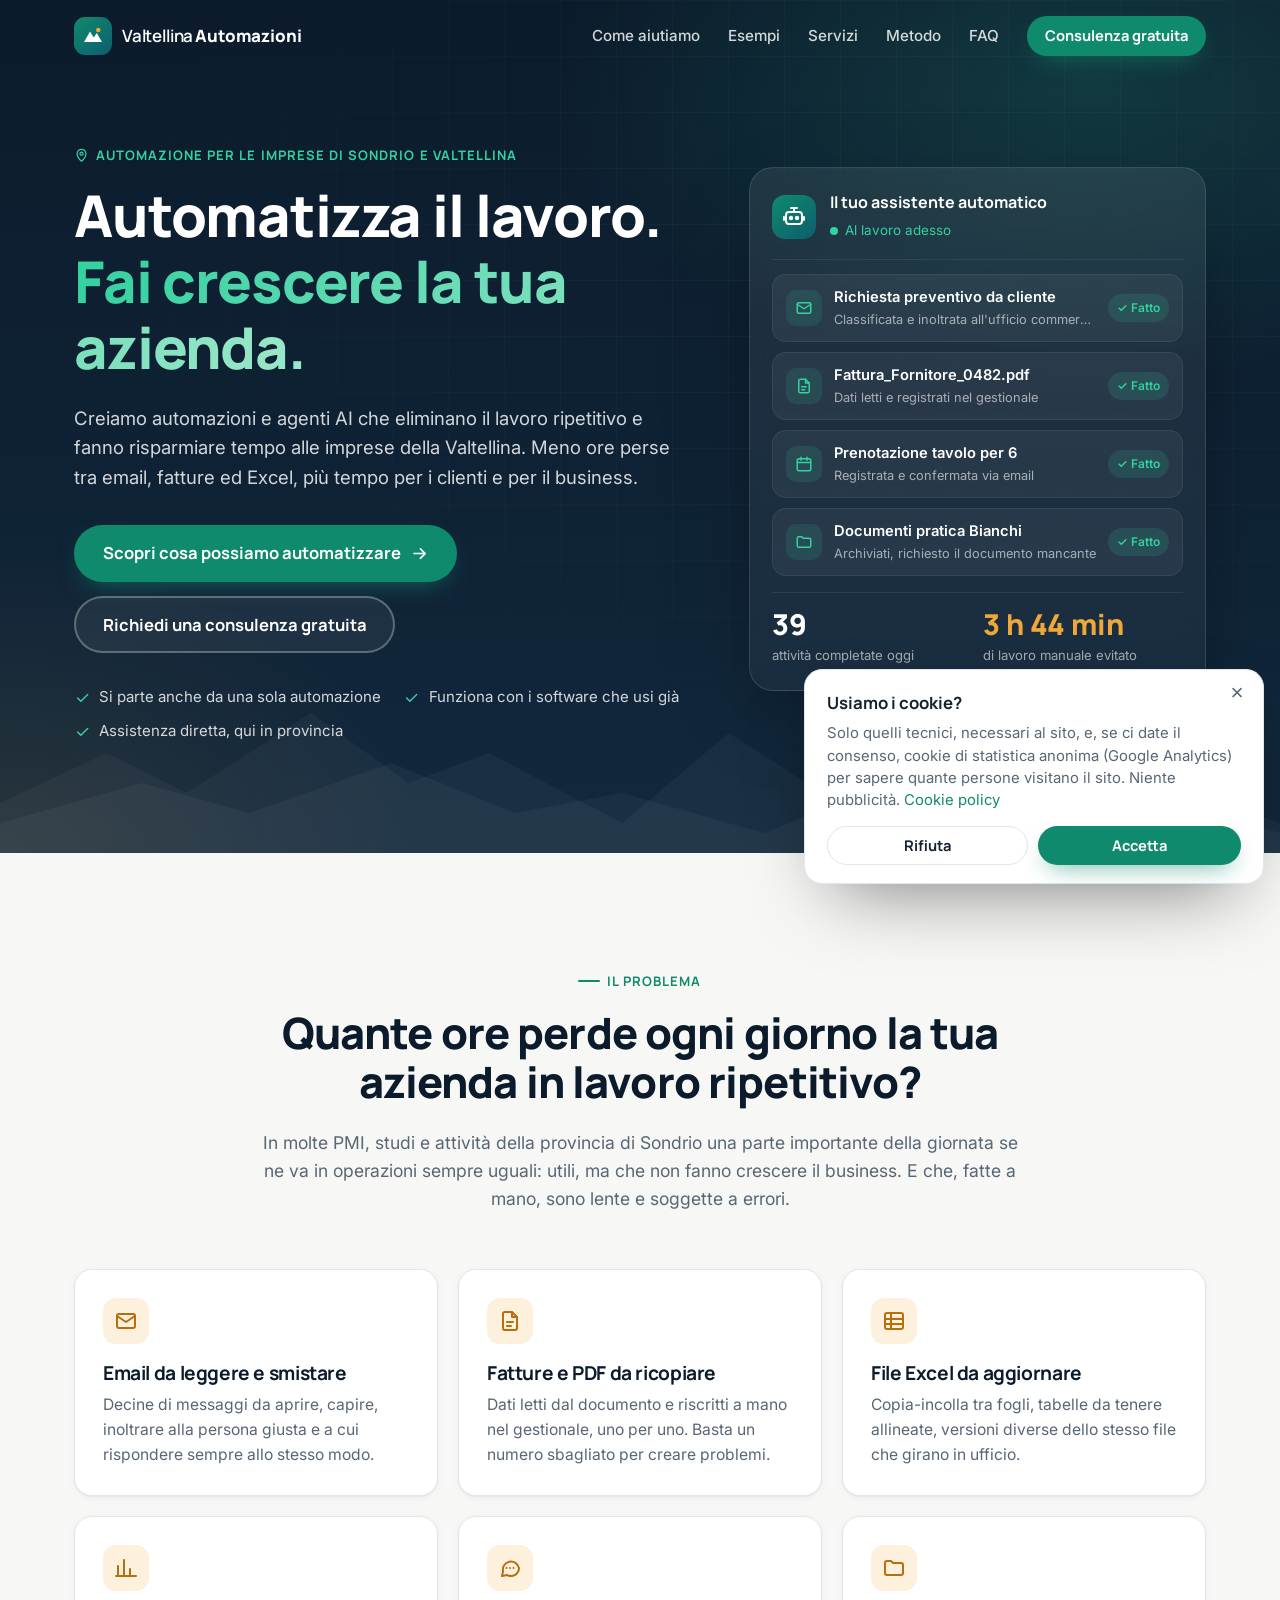
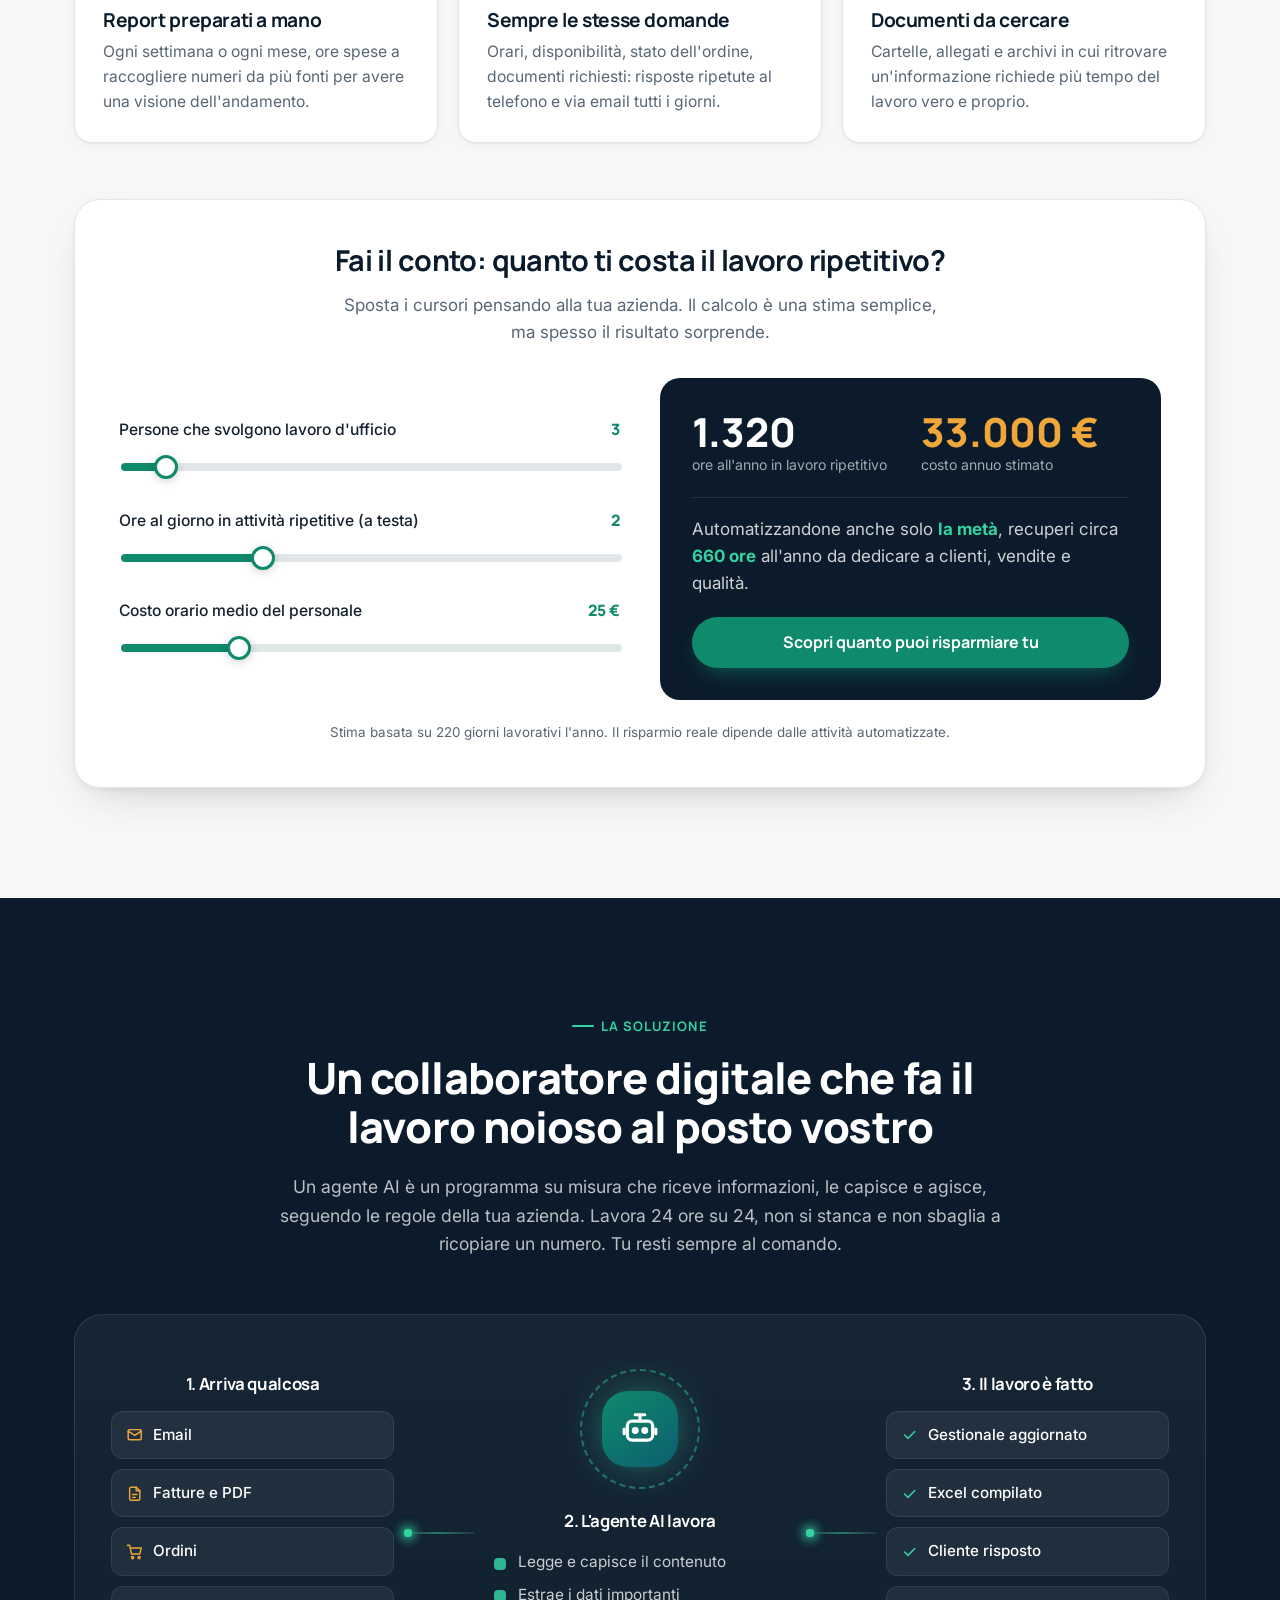
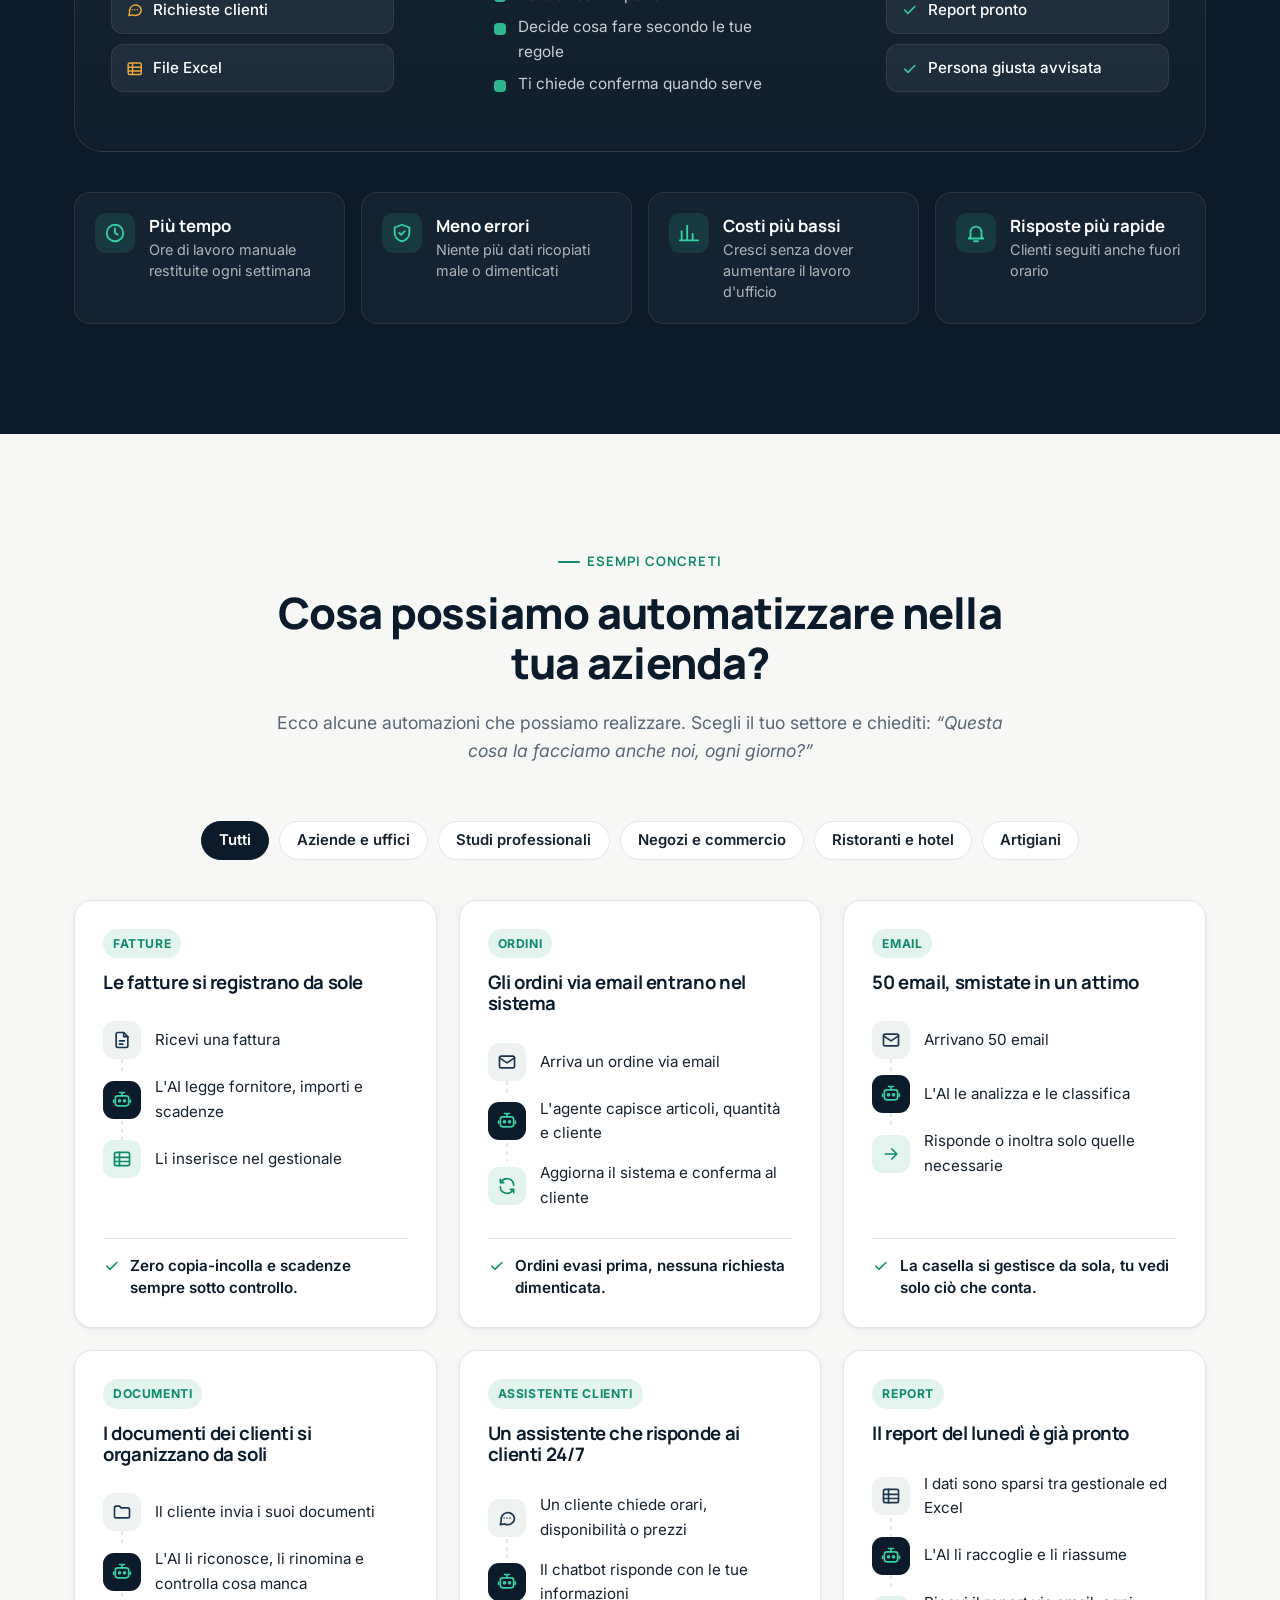
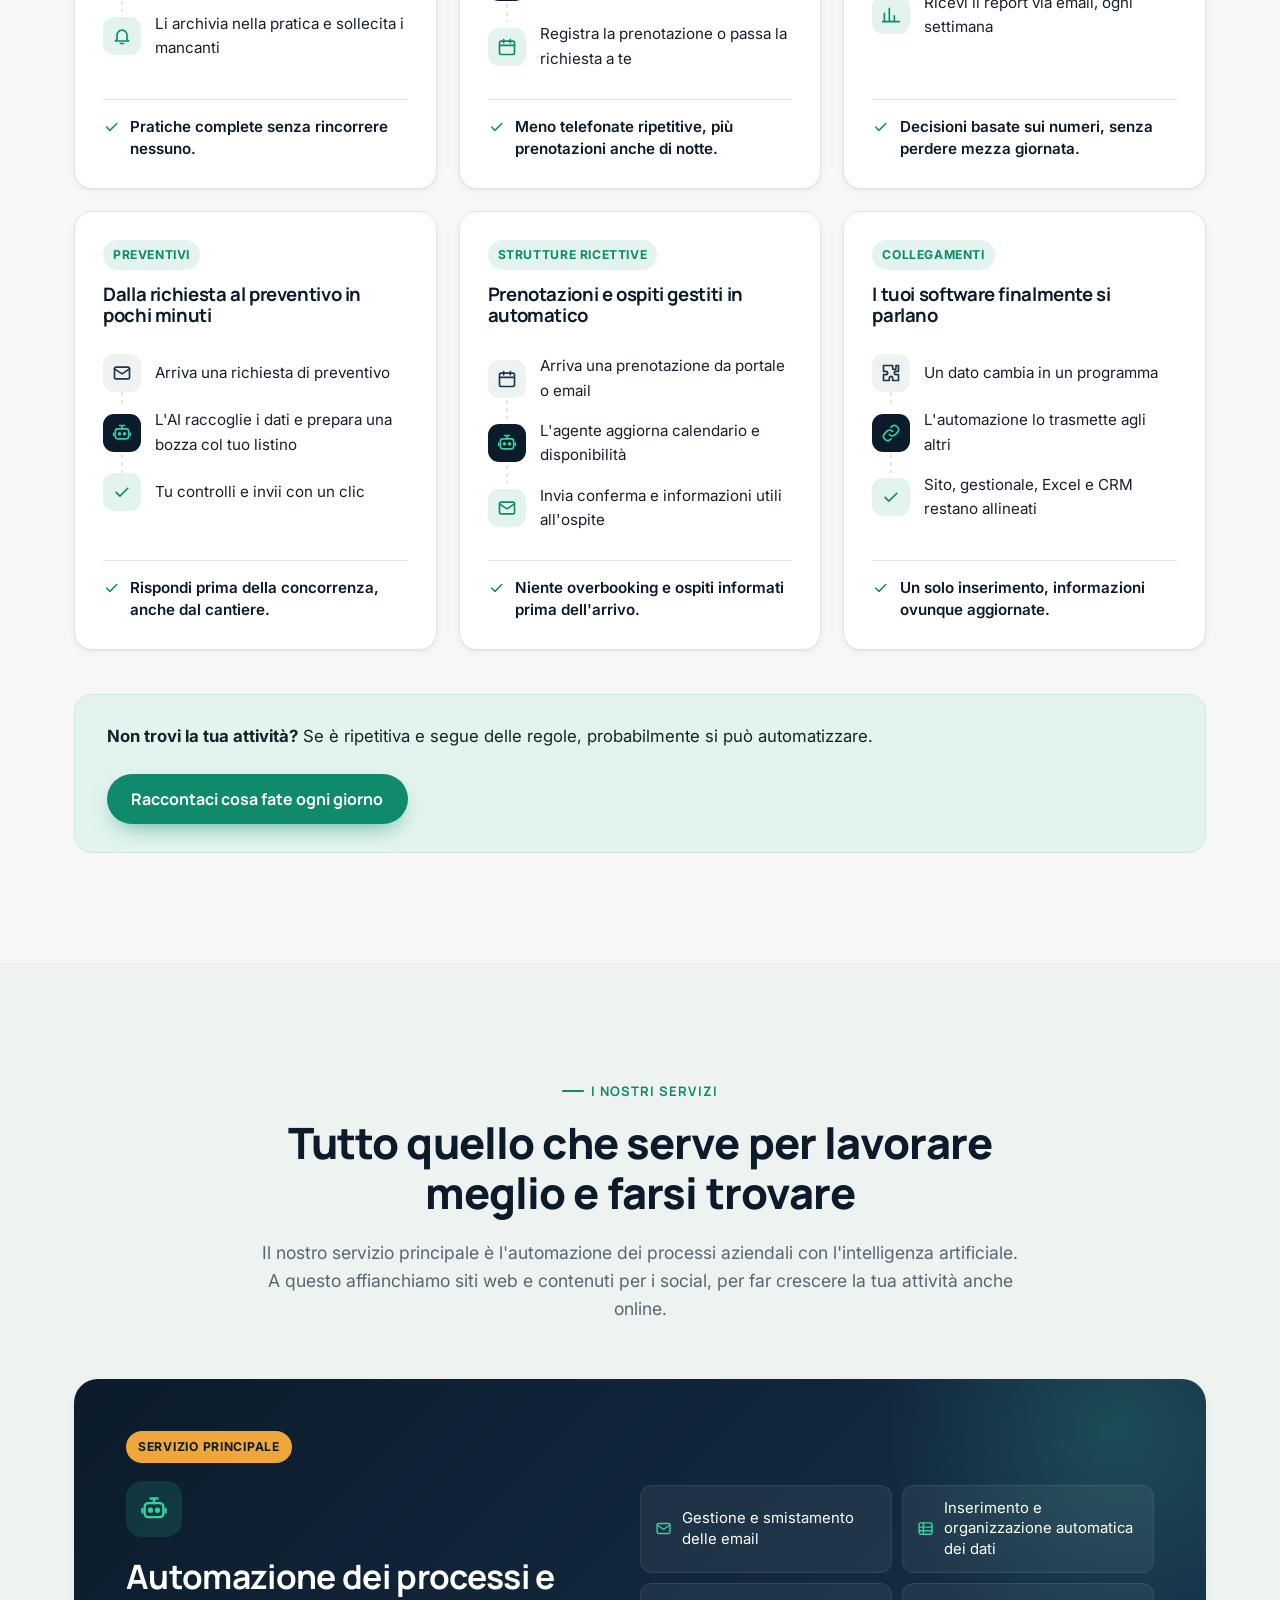
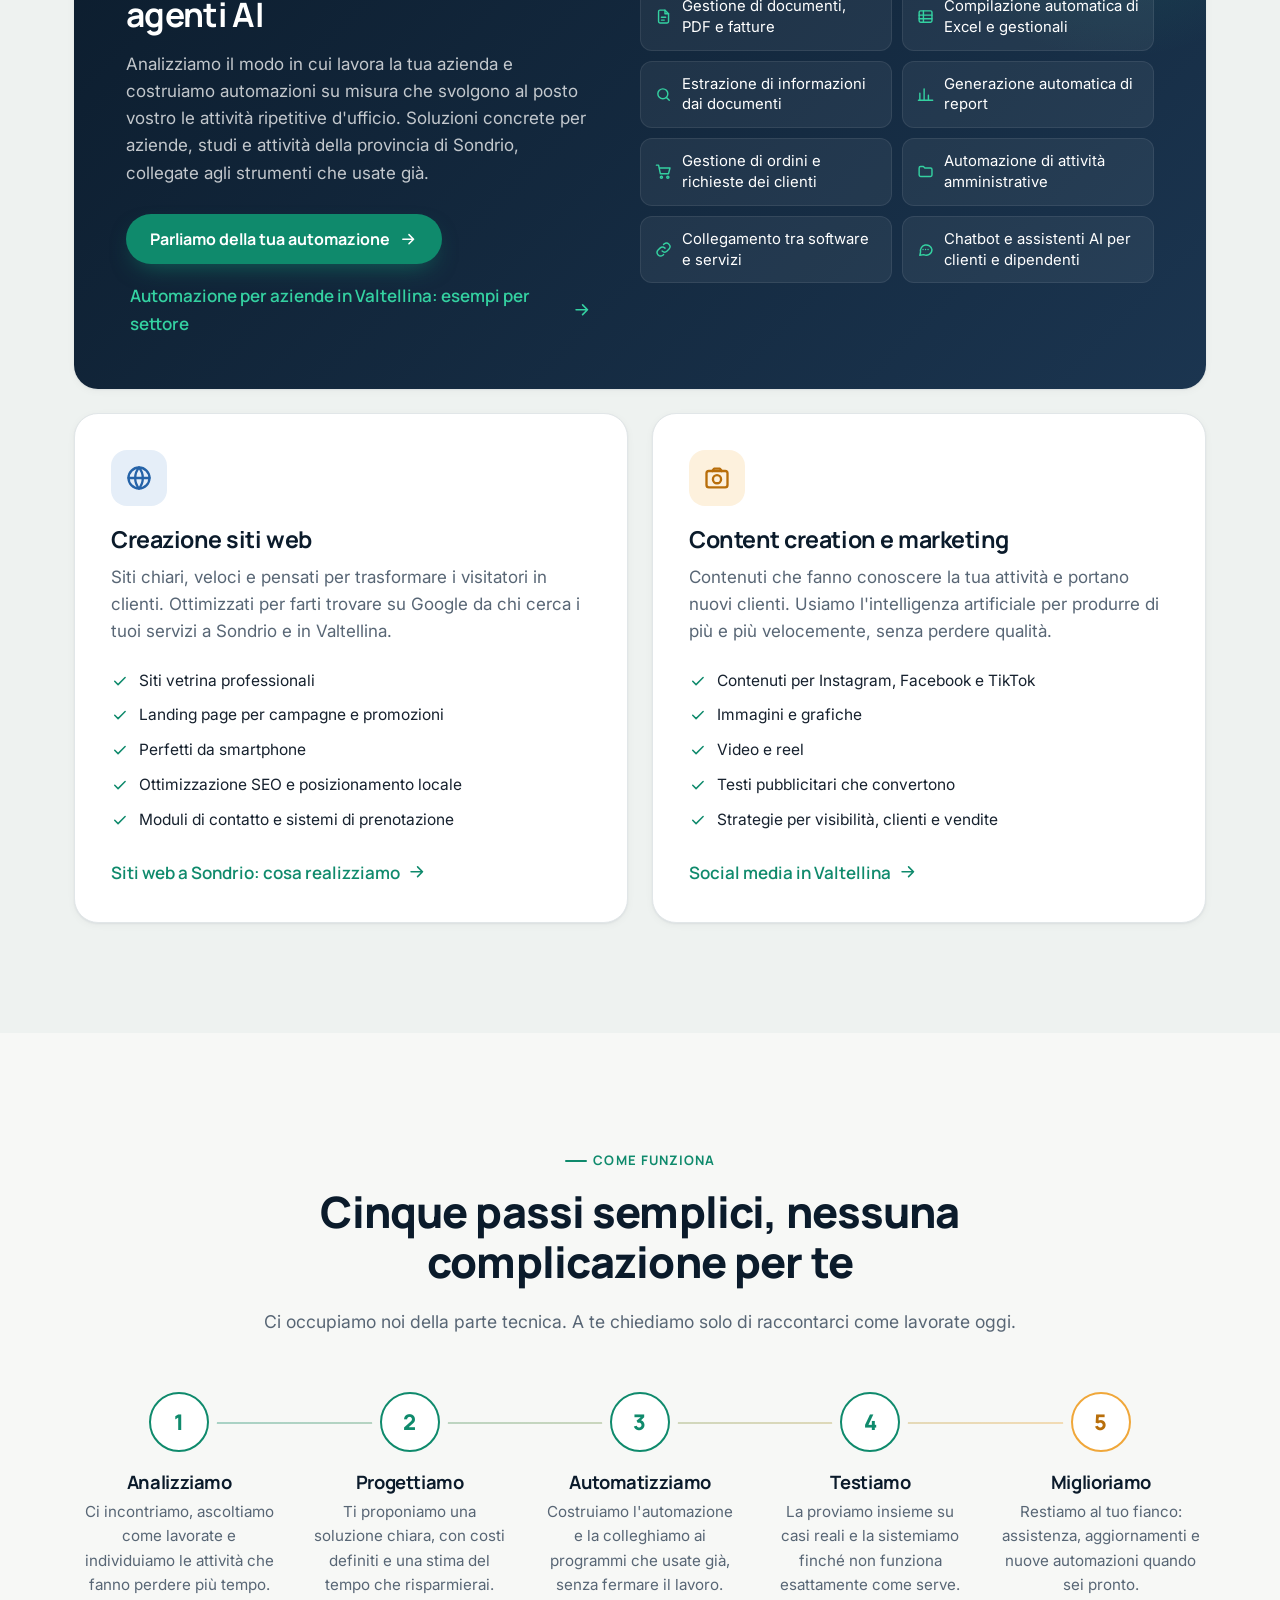
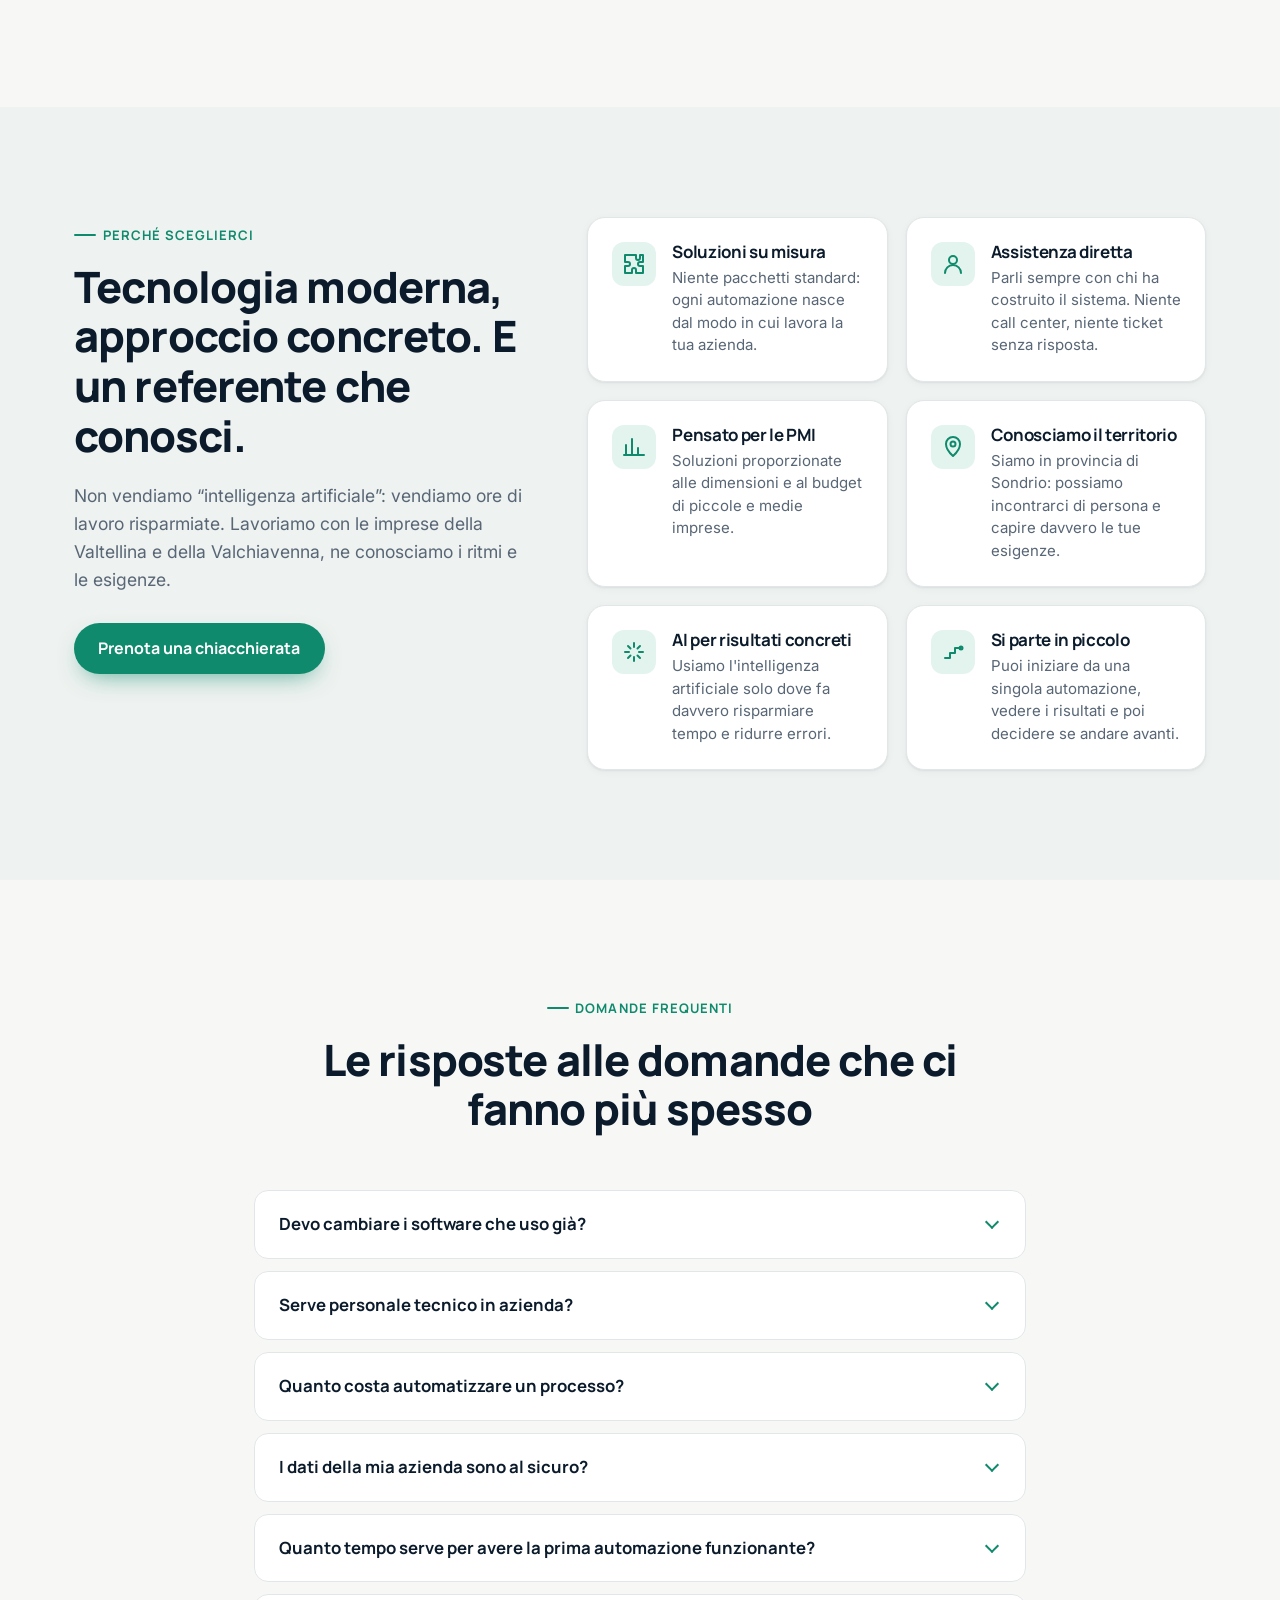
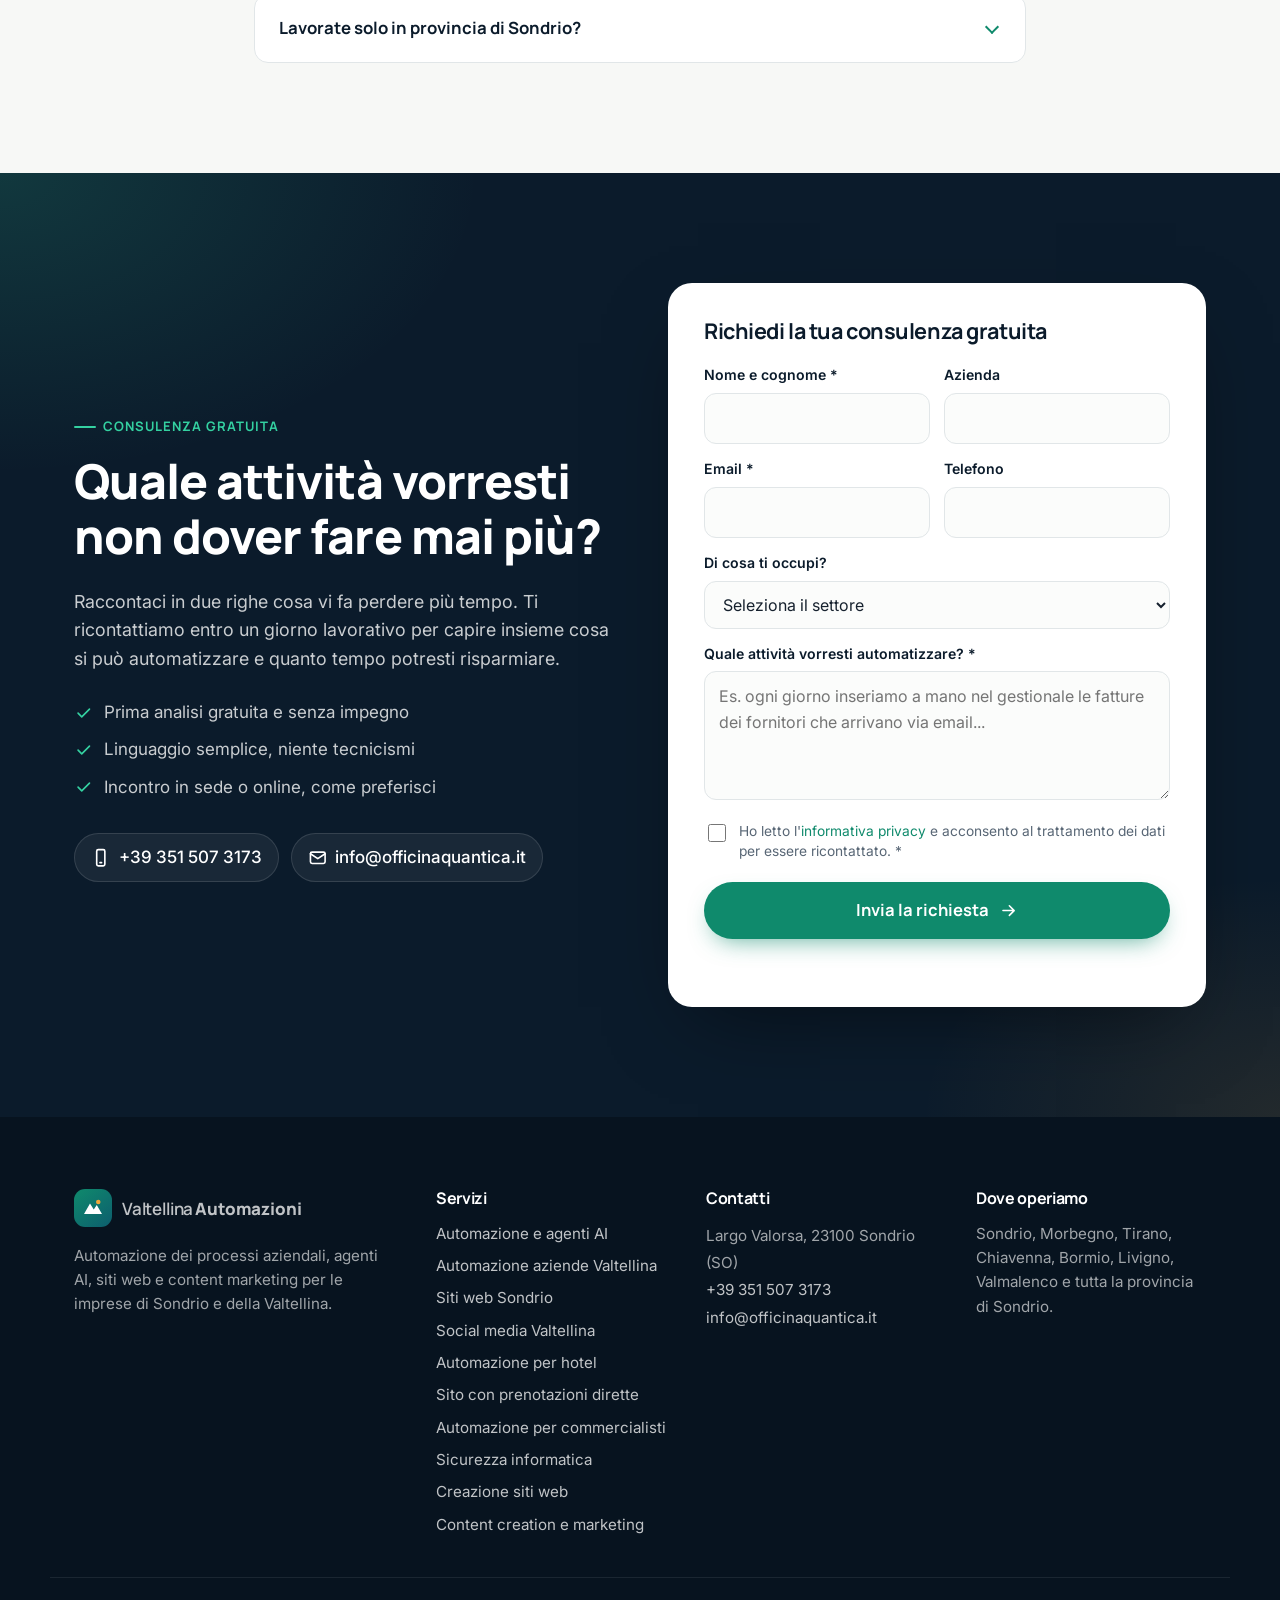
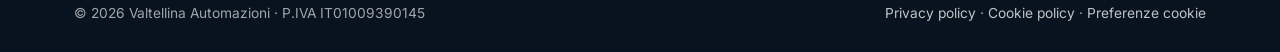
==== index.html @ e2e7e7a7 "Logo come icona del sito (favicon.ico e PNG) per Google e smartphone Co-Authored-By: Claude Opus 5.5" ====
<!DOCTYPE html>
<html lang="it">
<head>
  <meta charset="UTF-8">
  <meta name="viewport" content="width=device-width, initial-scale=1">

  <!-- SEO base -->
  <title>Automazione processi aziendali e agenti AI a Sondrio | Valtellina Automazioni</title>
  <meta name="description" content="Automatizziamo il lavoro ripetitivo delle aziende di Sondrio e della Valtellina: email, fatture, documenti, Excel e gestionali. Agenti AI su misura per PMI, studi e attività locali. Consulenza gratuita.">
  <link rel="canonical" href="https://www.officinaquantica.it/">
  <meta name="robots" content="index, follow">
  <meta name="google-site-verification" content="uC8ijNBYOcybuYJvMNktY6YZluyPXIGghyPl-I3p8_0" />
  <meta name="geo.region" content="IT-SO">
  <meta name="geo.placename" content="Sondrio">
  <meta name="theme-color" content="#0B1B2B">

  <!-- Open Graph -->
  <meta property="og:type" content="website">
  <meta property="og:locale" content="it_IT">
  <meta property="og:site_name" content="Valtellina Automazioni">
  <meta property="og:title" content="Automatizza il lavoro. Fai crescere la tua azienda.">
  <meta property="og:description" content="Automazioni e agenti AI che eliminano il lavoro ripetitivo e fanno risparmiare tempo alle imprese della Valtellina.">
  <meta property="og:url" content="https://www.officinaquantica.it/">
  <meta property="og:image" content="https://www.officinaquantica.it/assets/og-image.jpg">
  <meta name="twitter:card" content="summary_large_image">

  <link rel="icon" href="/favicon.ico" sizes="48x48">
  <link rel="icon" href="/assets/favicon.svg" type="image/svg+xml">
  <link rel="icon" href="/favicon-96x96.png" type="image/png" sizes="96x96">
  <link rel="icon" href="/icon-192.png" type="image/png" sizes="192x192">
  <link rel="apple-touch-icon" href="/apple-touch-icon.png">

  <link rel="preconnect" href="https://fonts.googleapis.com">
  <link rel="preconnect" href="https://fonts.gstatic.com" crossorigin>
  <link href="https://fonts.googleapis.com/css2?family=Inter:wght@400;500;600&family=Manrope:wght@500;600;700;800&display=swap" rel="stylesheet">

  <link rel="stylesheet" href="css/style.css">

  <!-- Dati strutturati: attività locale + servizi -->
  <script type="application/ld+json">
  {
    "@context": "https://schema.org",
    "@type": "ProfessionalService",
    "@id": "https://www.officinaquantica.it/#azienda",
    "name": "Valtellina Automazioni",
    "url": "https://www.officinaquantica.it/",
    "image": "https://www.officinaquantica.it/assets/og-image.jpg",
    "logo": "https://www.officinaquantica.it/icon-512.png",
    "description": "Automazione dei processi aziendali, agenti AI, creazione siti web e content marketing per PMI e attività della provincia di Sondrio e della Valtellina.",
    "telephone": "+39 351 507 3173",
    "email": "info@officinaquantica.it",
    "vatID": "IT01009390145",
    "address": {
      "@type": "PostalAddress",
      "streetAddress": "Largo Valorsa",
      "addressLocality": "Sondrio",
      "postalCode": "23100",
      "addressRegion": "SO",
      "addressCountry": "IT"
    },
    "areaServed": [
      {"@type": "AdministrativeArea", "name": "Provincia di Sondrio"},
      {"@type": "Place", "name": "Valtellina"},
      {"@type": "City", "name": "Sondrio"},
      {"@type": "City", "name": "Morbegno"},
      {"@type": "City", "name": "Tirano"},
      {"@type": "City", "name": "Chiavenna"},
      {"@type": "City", "name": "Bormio"},
      {"@type": "City", "name": "Livigno"}
    ],
    "hasOfferCatalog": {
      "@type": "OfferCatalog",
      "name": "Servizi",
      "itemListElement": [
        {"@type": "Offer", "itemOffered": {"@type": "Service", "name": "Automazione processi aziendali e agenti AI", "description": "Automazioni su misura per email, fatture, documenti, Excel, gestionali, ordini e report."}},
        {"@type": "Offer", "itemOffered": {"@type": "Service", "name": "Creazione siti web", "description": "Siti vetrina, landing page, siti ottimizzati per smartphone e SEO locale."}},
        {"@type": "Offer", "itemOffered": {"@type": "Service", "name": "Content creation e marketing", "description": "Contenuti per Instagram, Facebook e TikTok, grafiche, video, reel e testi pubblicitari."}}
      ]
    }
  }
  </script>
  <script type="application/ld+json">
  {
    "@context": "https://schema.org",
    "@type": "FAQPage",
    "mainEntity": [
      {"@type": "Question", "name": "Devo cambiare i software che uso già?", "acceptedAnswer": {"@type": "Answer", "text": "No. Nella maggior parte dei casi colleghiamo le automazioni agli strumenti che usi già: email, Excel, gestionale, cloud, CRM. L'obiettivo è semplificare, non stravolgere il tuo modo di lavorare."}},
      {"@type": "Question", "name": "Serve personale tecnico in azienda?", "acceptedAnswer": {"@type": "Answer", "text": "No. Progettiamo, installiamo e manteniamo noi il sistema. Ai tuoi collaboratori spieghiamo in modo semplice come usarlo e restiamo a disposizione per qualsiasi dubbio."}},
      {"@type": "Question", "name": "Quanto costa automatizzare un processo?", "acceptedAnswer": {"@type": "Answer", "text": "Dipende dalla complessità dell'attività. Si può partire anche da una singola automazione con un investimento contenuto. Dopo la consulenza gratuita ricevi un preventivo chiaro, con una stima del tempo che risparmierai."}},
      {"@type": "Question", "name": "I dati della mia azienda sono al sicuro?", "acceptedAnswer": {"@type": "Answer", "text": "Sì. Lavoriamo nel rispetto del GDPR, usiamo servizi affidabili e diamo accesso solo ai dati strettamente necessari. Le operazioni importanti possono sempre richiedere la tua approvazione prima di essere eseguite."}},
      {"@type": "Question", "name": "Quanto tempo serve per avere la prima automazione funzionante?", "acceptedAnswer": {"@type": "Answer", "text": "Per un'automazione semplice bastano spesso poche settimane, test inclusi. Per progetti più ampi definiamo insieme un calendario a fasi, così inizi a risparmiare tempo fin da subito."}},
      {"@type": "Question", "name": "Lavorate solo in provincia di Sondrio?", "acceptedAnswer": {"@type": "Answer", "text": "Siamo in Valtellina e seguiamo soprattutto aziende della provincia di Sondrio, con incontri di persona quando serve. Possiamo comunque lavorare anche da remoto con aziende di altre zone."}}
    ]
  }
  </script>
</head>
<body>

  <!-- Icone SVG riutilizzabili -->
  <svg width="0" height="0" style="position:absolute" aria-hidden="true">
    <defs>
      <symbol id="i-mail" viewBox="0 0 24 24"><rect x="3" y="5" width="18" height="14" rx="2"/><path d="m3 7 9 6 9-6"/></symbol>
      <symbol id="i-file" viewBox="0 0 24 24"><path d="M14 3H7a2 2 0 0 0-2 2v14a2 2 0 0 0 2 2h10a2 2 0 0 0 2-2V8z"/><path d="M14 3v5h5M9 13h6M9 17h4"/></symbol>
      <symbol id="i-sheet" viewBox="0 0 24 24"><rect x="3" y="4" width="18" height="16" rx="2"/><path d="M3 10h18M3 15h18M9 4v16"/></symbol>
      <symbol id="i-chart" viewBox="0 0 24 24"><path d="M4 20V10M10 20V4M16 20v-7M22 20H2"/></symbol>
      <symbol id="i-cart" viewBox="0 0 24 24"><circle cx="9" cy="20" r="1.5"/><circle cx="18" cy="20" r="1.5"/><path d="M2 3h3l2.5 12h11.5l2-8H6.2"/></symbol>
      <symbol id="i-link" viewBox="0 0 24 24"><path d="M10 14a5 5 0 0 0 7 0l3-3a5 5 0 0 0-7-7l-1 1"/><path d="M14 10a5 5 0 0 0-7 0l-3 3a5 5 0 0 0 7 7l1-1"/></symbol>
      <symbol id="i-chat" viewBox="0 0 24 24"><path d="M21 12a8 8 0 0 1-11.6 7.1L4 20l1-4.6A8 8 0 1 1 21 12z"/><path d="M8.5 12h.01M12 12h.01M15.5 12h.01"/></symbol>
      <symbol id="i-clock" viewBox="0 0 24 24"><circle cx="12" cy="12" r="9"/><path d="M12 7v5l3 2"/></symbol>
      <symbol id="i-spark" viewBox="0 0 24 24"><path d="M12 3v4M12 17v4M3 12h4M17 12h4M6 6l2.5 2.5M15.5 15.5 18 18M6 18l2.5-2.5M15.5 8.5 18 6"/></symbol>
      <symbol id="i-brain" viewBox="0 0 24 24"><rect x="4" y="7" width="16" height="12" rx="3"/><path d="M12 7V3M9 3h6"/><circle cx="9" cy="13" r="1.2"/><circle cx="15" cy="13" r="1.2"/><path d="M2 12v3M22 12v3"/></symbol>
      <symbol id="i-check" viewBox="0 0 24 24"><path d="m5 12.5 4.5 4.5L19 7.5"/></symbol>
      <symbol id="i-arrow" viewBox="0 0 24 24"><path d="M5 12h14M13 6l6 6-6 6"/></symbol>
      <symbol id="i-globe" viewBox="0 0 24 24"><circle cx="12" cy="12" r="9"/><path d="M3 12h18M12 3a14 14 0 0 1 0 18M12 3a14 14 0 0 0 0 18"/></symbol>
      <symbol id="i-camera" viewBox="0 0 24 24"><rect x="3" y="6" width="18" height="14" rx="2"/><circle cx="12" cy="13" r="3.5"/><path d="M8 6l1.5-2h5L16 6"/></symbol>
      <symbol id="i-search" viewBox="0 0 24 24"><circle cx="11" cy="11" r="7"/><path d="m20 20-3.5-3.5"/></symbol>
      <symbol id="i-user" viewBox="0 0 24 24"><circle cx="12" cy="8" r="4"/><path d="M4 21a8 8 0 0 1 16 0"/></symbol>
      <symbol id="i-pin" viewBox="0 0 24 24"><path d="M12 21s-7-6.2-7-12a7 7 0 0 1 14 0c0 5.8-7 12-7 12z"/><circle cx="12" cy="9" r="2.5"/></symbol>
      <symbol id="i-puzzle" viewBox="0 0 24 24"><path d="M10 3h4v3a2 2 0 1 0 4 0V3h3v7h-3a2 2 0 1 0 0 4h3v7h-7v-3a2 2 0 1 0-4 0v3H3v-7h3a2 2 0 1 0 0-4H3V3h7z"/></symbol>
      <symbol id="i-step" viewBox="0 0 24 24"><path d="M4 18h5v-5h5V8h6"/><circle cx="20" cy="8" r="1.5"/></symbol>
      <symbol id="i-shield" viewBox="0 0 24 24"><path d="M12 3 4 6v6c0 4.5 3.4 8.3 8 9 4.6-.7 8-4.5 8-9V6z"/><path d="m9 12 2 2 4-4"/></symbol>
      <symbol id="i-phone" viewBox="0 0 24 24"><rect x="7" y="2" width="10" height="20" rx="2"/><path d="M11 18h2"/></symbol>
      <symbol id="i-calendar" viewBox="0 0 24 24"><rect x="3" y="5" width="18" height="16" rx="2"/><path d="M3 10h18M8 3v4M16 3v4"/></symbol>
      <symbol id="i-folder" viewBox="0 0 24 24"><path d="M3 7a2 2 0 0 1 2-2h4l2 2h8a2 2 0 0 1 2 2v8a2 2 0 0 1-2 2H5a2 2 0 0 1-2-2z"/></symbol>
      <symbol id="i-bell" viewBox="0 0 24 24"><path d="M6 16V11a6 6 0 0 1 12 0v5l2 2H4z"/><path d="M10 21h4"/></symbol>
      <symbol id="i-refresh" viewBox="0 0 24 24"><path d="M20 11a8 8 0 0 0-14.5-4.5L4 8M4 4v4h4M4 13a8 8 0 0 0 14.5 4.5L20 16M20 20v-4h-4"/></symbol>
      <symbol id="i-lock" viewBox="0 0 24 24"><rect x="5" y="11" width="14" height="10" rx="2"/><path d="M8 11V7a4 4 0 0 1 8 0v4"/><path d="M12 15v2"/></symbol>
      <symbol id="i-key" viewBox="0 0 24 24"><circle cx="8" cy="15" r="4"/><path d="m11 12 9-9M17 6l3 3M15 8l2 2"/></symbol>
    </defs>
  </svg>

  <a class="skip-link" href="#contenuto">Vai al contenuto</a>

  <!-- ===== HEADER ===== -->
  <header class="header" id="top">
    <div class="container header__inner">
      <a href="#top" class="logo" aria-label="Valtellina Automazioni - torna all'inizio">
        <span class="logo__mark" aria-hidden="true">
          <svg viewBox="0 0 32 32"><path d="M4 24 12 10l5 8 4-6 7 12z" fill="currentColor"/><circle cx="23" cy="8" r="3" fill="var(--warm)"/></svg>
        </span>
        <span class="logo__text">Valtellina<strong>Automazioni</strong></span>
      </a>

      <nav class="nav" id="nav" aria-label="Navigazione principale">
        <a href="#soluzione">Come aiutiamo</a>
        <a href="#esempi">Esempi</a>
        <a href="#servizi">Servizi</a>
        <a href="#metodo">Metodo</a>
        <a href="#faq">FAQ</a>
        <a href="#contatti" class="btn btn--primary btn--sm nav__cta">Consulenza gratuita</a>
      </nav>

      <button class="nav-toggle" aria-label="Apri il menu" aria-expanded="false" aria-controls="nav">
        <span></span><span></span><span></span>
      </button>
    </div>
  </header>

  <main id="contenuto">

    <!-- ===== 1. HERO ===== -->
    <section class="hero">
      <div class="hero__bg" aria-hidden="true"></div>
      <div class="container hero__grid">
        <div class="hero__copy">
          <p class="eyebrow eyebrow--light"><svg class="ic"><use href="#i-pin"/></svg> Automazione per le imprese di Sondrio e Valtellina</p>
          <h1>Automatizza il lavoro.<br><span class="hl">Fai crescere la tua azienda.</span></h1>
          <p class="hero__lead">Creiamo automazioni e agenti AI che eliminano il lavoro ripetitivo e fanno risparmiare tempo alle imprese della Valtellina. Meno ore perse tra email, fatture ed Excel, più tempo per i clienti e per il business.</p>
          <div class="hero__ctas">
            <a href="#esempi" class="btn btn--primary btn--lg">Scopri cosa possiamo automatizzare <svg class="ic"><use href="#i-arrow"/></svg></a>
            <a href="#contatti" class="btn btn--ghost btn--lg">Richiedi una consulenza gratuita</a>
          </div>
          <ul class="hero__trust">
            <li><svg class="ic"><use href="#i-check"/></svg> Si parte anche da una sola automazione</li>
            <li><svg class="ic"><use href="#i-check"/></svg> Funziona con i software che usi già</li>
            <li><svg class="ic"><use href="#i-check"/></svg> Assistenza diretta, qui in provincia</li>
          </ul>
        </div>

        <!-- Pannello animato: agente al lavoro -->
        <div class="hero__visual" aria-label="Esempio di un agente AI che svolge attività d'ufficio">
          <div class="agent-card">
            <div class="agent-card__head">
              <span class="agent-card__avatar"><svg class="ic"><use href="#i-brain"/></svg></span>
              <div>
                <strong>Il tuo assistente automatico</strong>
                <span class="status"><span class="status__dot"></span> Al lavoro adesso</span>
              </div>
            </div>
            <ul class="feed" id="feed" aria-live="off">
              <!-- popolato da JS -->
            </ul>
            <div class="agent-card__foot">
              <div>
                <span class="kpi" id="kpi-tasks">0</span>
                <span class="kpi-label">attività completate oggi</span>
              </div>
              <div>
                <span class="kpi kpi--warm" id="kpi-time">0 min</span>
                <span class="kpi-label">di lavoro manuale evitato</span>
              </div>
            </div>
          </div>
          <p class="visual-note">Simulazione a scopo illustrativo</p>
        </div>
      </div>
    </section>

    <!-- ===== 2. IL PROBLEMA ===== -->
    <section class="section" id="problema">
      <div class="container">
        <div class="section__head reveal">
          <p class="eyebrow">Il problema</p>
          <h2>Quante ore perde ogni giorno la tua azienda in lavoro ripetitivo?</h2>
          <p class="section__lead">In molte PMI, studi e attività della provincia di Sondrio una parte importante della giornata se ne va in operazioni sempre uguali: utili, ma che non fanno crescere il business. E che, fatte a mano, sono lente e soggette a errori.</p>
        </div>

        <div class="pain-grid">
          <article class="pain reveal">
            <svg class="pain__ic"><use href="#i-mail"/></svg>
            <h3>Email da leggere e smistare</h3>
            <p>Decine di messaggi da aprire, capire, inoltrare alla persona giusta e a cui rispondere sempre allo stesso modo.</p>
          </article>
          <article class="pain reveal">
            <svg class="pain__ic"><use href="#i-file"/></svg>
            <h3>Fatture e PDF da ricopiare</h3>
            <p>Dati letti dal documento e riscritti a mano nel gestionale, uno per uno. Basta un numero sbagliato per creare problemi.</p>
          </article>
          <article class="pain reveal">
            <svg class="pain__ic"><use href="#i-sheet"/></svg>
            <h3>File Excel da aggiornare</h3>
            <p>Copia-incolla tra fogli, tabelle da tenere allineate, versioni diverse dello stesso file che girano in ufficio.</p>
          </article>
          <article class="pain reveal">
            <svg class="pain__ic"><use href="#i-chart"/></svg>
            <h3>Report preparati a mano</h3>
            <p>Ogni settimana o ogni mese, ore spese a raccogliere numeri da più fonti per avere una visione dell'andamento.</p>
          </article>
          <article class="pain reveal">
            <svg class="pain__ic"><use href="#i-chat"/></svg>
            <h3>Sempre le stesse domande</h3>
            <p>Orari, disponibilità, stato dell'ordine, documenti richiesti: risposte ripetute al telefono e via email tutti i giorni.</p>
          </article>
          <article class="pain reveal">
            <svg class="pain__ic"><use href="#i-folder"/></svg>
            <h3>Documenti da cercare</h3>
            <p>Cartelle, allegati e archivi in cui ritrovare un'informazione richiede più tempo del lavoro vero e proprio.</p>
          </article>
        </div>

        <!-- Calcolatore -->
        <div class="calc reveal" id="calcolatore">
          <div class="calc__intro">
            <h3>Fai il conto: quanto ti costa il lavoro ripetitivo?</h3>
            <p>Sposta i cursori pensando alla tua azienda. Il calcolo è una stima semplice, ma spesso il risultato sorprende.</p>
          </div>
          <div class="calc__body">
            <div class="calc__inputs">
              <label class="range">
                <span class="range__top"><span>Persone che svolgono lavoro d'ufficio</span><output id="out-people">3</output></span>
                <input type="range" id="in-people" min="1" max="30" value="3">
              </label>
              <label class="range">
                <span class="range__top"><span>Ore al giorno in attività ripetitive (a testa)</span><output id="out-hours">2</output></span>
                <input type="range" id="in-hours" min="0.5" max="6" step="0.5" value="2">
              </label>
              <label class="range">
                <span class="range__top"><span>Costo orario medio del personale</span><output id="out-cost">25 €</output></span>
                <input type="range" id="in-cost" min="15" max="60" step="1" value="25">
              </label>
            </div>
            <div class="calc__result" aria-live="polite">
              <div class="calc__stat">
                <span class="calc__num" id="res-hours">1.320</span>
                <span class="calc__label">ore all'anno in lavoro ripetitivo</span>
              </div>
              <div class="calc__stat">
                <span class="calc__num" id="res-cost">33.000 €</span>
                <span class="calc__label">costo annuo stimato</span>
              </div>
              <p class="calc__save">Automatizzandone anche solo <strong>la metà</strong>, recuperi circa <strong id="res-save">660 ore</strong> all'anno da dedicare a clienti, vendite e qualità.</p>
              <a href="#contatti" class="btn btn--primary">Scopri quanto puoi risparmiare tu</a>
            </div>
          </div>
          <p class="calc__note">Stima basata su 220 giorni lavorativi l'anno. Il risparmio reale dipende dalle attività automatizzate.</p>
        </div>
      </div>
    </section>

    <!-- ===== 3. LA SOLUZIONE ===== -->
    <section class="section section--dark" id="soluzione">
      <div class="container">
        <div class="section__head reveal">
          <p class="eyebrow eyebrow--light">La soluzione</p>
          <h2>Un collaboratore digitale che fa il lavoro noioso al posto vostro</h2>
          <p class="section__lead">Un agente AI è un programma su misura che riceve informazioni, le capisce e agisce, seguendo le regole della tua azienda. Lavora 24 ore su 24, non si stanca e non sbaglia a ricopiare un numero. Tu resti sempre al comando.</p>
        </div>

        <div class="flow reveal" aria-label="Schema: le informazioni entrano, l'agente AI le elabora, il risultato arriva nei tuoi sistemi">
          <div class="flow__col">
            <h3 class="flow__title">1. Arriva qualcosa</h3>
            <ul class="chips">
              <li><svg class="ic"><use href="#i-mail"/></svg> Email</li>
              <li><svg class="ic"><use href="#i-file"/></svg> Fatture e PDF</li>
              <li><svg class="ic"><use href="#i-cart"/></svg> Ordini</li>
              <li><svg class="ic"><use href="#i-chat"/></svg> Richieste clienti</li>
              <li><svg class="ic"><use href="#i-sheet"/></svg> File Excel</li>
            </ul>
          </div>

          <div class="flow__wire" aria-hidden="true"><span></span><span></span><span></span></div>

          <div class="flow__core">
            <div class="core">
              <div class="core__ring"></div>
              <div class="core__icon"><svg class="ic"><use href="#i-brain"/></svg></div>
            </div>
            <h3 class="flow__title">2. L'agente AI lavora</h3>
            <ul class="core__list">
              <li>Legge e capisce il contenuto</li>
              <li>Estrae i dati importanti</li>
              <li>Decide cosa fare secondo le tue regole</li>
              <li>Ti chiede conferma quando serve</li>
            </ul>
          </div>

          <div class="flow__wire" aria-hidden="true"><span></span><span></span><span></span></div>

          <div class="flow__col">
            <h3 class="flow__title">3. Il lavoro è fatto</h3>
            <ul class="chips chips--done">
              <li><svg class="ic"><use href="#i-check"/></svg> Gestionale aggiornato</li>
              <li><svg class="ic"><use href="#i-check"/></svg> Excel compilato</li>
              <li><svg class="ic"><use href="#i-check"/></svg> Cliente risposto</li>
              <li><svg class="ic"><use href="#i-check"/></svg> Report pronto</li>
              <li><svg class="ic"><use href="#i-check"/></svg> Persona giusta avvisata</li>
            </ul>
          </div>
        </div>

        <div class="benefits reveal">
          <div class="benefit"><svg class="ic"><use href="#i-clock"/></svg><div><strong>Più tempo</strong><span>Ore di lavoro manuale restituite ogni settimana</span></div></div>
          <div class="benefit"><svg class="ic"><use href="#i-shield"/></svg><div><strong>Meno errori</strong><span>Niente più dati ricopiati male o dimenticati</span></div></div>
          <div class="benefit"><svg class="ic"><use href="#i-chart"/></svg><div><strong>Costi più bassi</strong><span>Cresci senza dover aumentare il lavoro d'ufficio</span></div></div>
          <div class="benefit"><svg class="ic"><use href="#i-bell"/></svg><div><strong>Risposte più rapide</strong><span>Clienti seguiti anche fuori orario</span></div></div>
        </div>
      </div>
    </section>

    <!-- ===== 4. ESEMPI CONCRETI ===== -->
    <section class="section" id="esempi">
      <div class="container">
        <div class="section__head reveal">
          <p class="eyebrow">Esempi concreti</p>
          <h2>Cosa possiamo automatizzare nella tua azienda?</h2>
          <p class="section__lead">Ecco alcune automazioni che possiamo realizzare. Scegli il tuo settore e chiediti: <em>“Questa cosa la facciamo anche noi, ogni giorno?”</em></p>
        </div>

        <div class="filters reveal" role="tablist" aria-label="Filtra gli esempi per settore">
          <button class="filter is-active" data-filter="all" role="tab" aria-selected="true">Tutti</button>
          <button class="filter" data-filter="ufficio" role="tab" aria-selected="false">Aziende e uffici</button>
          <button class="filter" data-filter="studi" role="tab" aria-selected="false">Studi professionali</button>
          <button class="filter" data-filter="commercio" role="tab" aria-selected="false">Negozi e commercio</button>
          <button class="filter" data-filter="ospitalita" role="tab" aria-selected="false">Ristoranti e hotel</button>
          <button class="filter" data-filter="artigiani" role="tab" aria-selected="false">Artigiani</button>
        </div>

        <div class="cases">
          <article class="case reveal" data-tags="ufficio studi artigiani commercio">
            <span class="case__tag">Fatture</span>
            <h3>Le fatture si registrano da sole</h3>
            <ol class="case__flow">
              <li><svg class="ic"><use href="#i-file"/></svg><span>Ricevi una fattura</span></li>
              <li><svg class="ic"><use href="#i-brain"/></svg><span>L'AI legge fornitore, importi e scadenze</span></li>
              <li><svg class="ic"><use href="#i-sheet"/></svg><span>Li inserisce nel gestionale</span></li>
            </ol>
            <p class="case__result"><svg class="ic"><use href="#i-check"/></svg> Zero copia-incolla e scadenze sempre sotto controllo.</p>
          </article>

          <article class="case reveal" data-tags="ufficio commercio artigiani">
            <span class="case__tag">Ordini</span>
            <h3>Gli ordini via email entrano nel sistema</h3>
            <ol class="case__flow">
              <li><svg class="ic"><use href="#i-mail"/></svg><span>Arriva un ordine via email</span></li>
              <li><svg class="ic"><use href="#i-brain"/></svg><span>L'agente capisce articoli, quantità e cliente</span></li>
              <li><svg class="ic"><use href="#i-refresh"/></svg><span>Aggiorna il sistema e conferma al cliente</span></li>
            </ol>
            <p class="case__result"><svg class="ic"><use href="#i-check"/></svg> Ordini evasi prima, nessuna richiesta dimenticata.</p>
          </article>

          <article class="case reveal" data-tags="ufficio studi commercio ospitalita">
            <span class="case__tag">Email</span>
            <h3>50 email, smistate in un attimo</h3>
            <ol class="case__flow">
              <li><svg class="ic"><use href="#i-mail"/></svg><span>Arrivano 50 email</span></li>
              <li><svg class="ic"><use href="#i-brain"/></svg><span>L'AI le analizza e le classifica</span></li>
              <li><svg class="ic"><use href="#i-arrow"/></svg><span>Risponde o inoltra solo quelle necessarie</span></li>
            </ol>
            <p class="case__result"><svg class="ic"><use href="#i-check"/></svg> La casella si gestisce da sola, tu vedi solo ciò che conta.</p>
          </article>

          <article class="case reveal" data-tags="studi ufficio">
            <span class="case__tag">Documenti</span>
            <h3>I documenti dei clienti si organizzano da soli</h3>
            <ol class="case__flow">
              <li><svg class="ic"><use href="#i-folder"/></svg><span>Il cliente invia i suoi documenti</span></li>
              <li><svg class="ic"><use href="#i-brain"/></svg><span>L'AI li riconosce, li rinomina e controlla cosa manca</span></li>
              <li><svg class="ic"><use href="#i-bell"/></svg><span>Li archivia nella pratica e sollecita i mancanti</span></li>
            </ol>
            <p class="case__result"><svg class="ic"><use href="#i-check"/></svg> Pratiche complete senza rincorrere nessuno.</p>
          </article>

          <article class="case reveal" data-tags="ospitalita commercio">
            <span class="case__tag">Assistente clienti</span>
            <h3>Un assistente che risponde ai clienti 24/7</h3>
            <ol class="case__flow">
              <li><svg class="ic"><use href="#i-chat"/></svg><span>Un cliente chiede orari, disponibilità o prezzi</span></li>
              <li><svg class="ic"><use href="#i-brain"/></svg><span>Il chatbot risponde con le tue informazioni</span></li>
              <li><svg class="ic"><use href="#i-calendar"/></svg><span>Registra la prenotazione o passa la richiesta a te</span></li>
            </ol>
            <p class="case__result"><svg class="ic"><use href="#i-check"/></svg> Meno telefonate ripetitive, più prenotazioni anche di notte.</p>
          </article>

          <article class="case reveal" data-tags="ufficio commercio ospitalita artigiani">
            <span class="case__tag">Report</span>
            <h3>Il report del lunedì è già pronto</h3>
            <ol class="case__flow">
              <li><svg class="ic"><use href="#i-sheet"/></svg><span>I dati sono sparsi tra gestionale ed Excel</span></li>
              <li><svg class="ic"><use href="#i-brain"/></svg><span>L'AI li raccoglie e li riassume</span></li>
              <li><svg class="ic"><use href="#i-chart"/></svg><span>Ricevi il report via email, ogni settimana</span></li>
            </ol>
            <p class="case__result"><svg class="ic"><use href="#i-check"/></svg> Decisioni basate sui numeri, senza perdere mezza giornata.</p>
          </article>

          <article class="case reveal" data-tags="artigiani ufficio">
            <span class="case__tag">Preventivi</span>
            <h3>Dalla richiesta al preventivo in pochi minuti</h3>
            <ol class="case__flow">
              <li><svg class="ic"><use href="#i-mail"/></svg><span>Arriva una richiesta di preventivo</span></li>
              <li><svg class="ic"><use href="#i-brain"/></svg><span>L'AI raccoglie i dati e prepara una bozza col tuo listino</span></li>
              <li><svg class="ic"><use href="#i-check"/></svg><span>Tu controlli e invii con un clic</span></li>
            </ol>
            <p class="case__result"><svg class="ic"><use href="#i-check"/></svg> Rispondi prima della concorrenza, anche dal cantiere.</p>
          </article>

          <article class="case reveal" data-tags="ospitalita">
            <span class="case__tag">Strutture ricettive</span>
            <h3>Prenotazioni e ospiti gestiti in automatico</h3>
            <ol class="case__flow">
              <li><svg class="ic"><use href="#i-calendar"/></svg><span>Arriva una prenotazione da portale o email</span></li>
              <li><svg class="ic"><use href="#i-brain"/></svg><span>L'agente aggiorna calendario e disponibilità</span></li>
              <li><svg class="ic"><use href="#i-mail"/></svg><span>Invia conferma e informazioni utili all'ospite</span></li>
            </ol>
            <p class="case__result"><svg class="ic"><use href="#i-check"/></svg> Niente overbooking e ospiti informati prima dell'arrivo.</p>
          </article>

          <article class="case reveal" data-tags="ufficio studi commercio artigiani ospitalita">
            <span class="case__tag">Collegamenti</span>
            <h3>I tuoi software finalmente si parlano</h3>
            <ol class="case__flow">
              <li><svg class="ic"><use href="#i-puzzle"/></svg><span>Un dato cambia in un programma</span></li>
              <li><svg class="ic"><use href="#i-link"/></svg><span>L'automazione lo trasmette agli altri</span></li>
              <li><svg class="ic"><use href="#i-check"/></svg><span>Sito, gestionale, Excel e CRM restano allineati</span></li>
            </ol>
            <p class="case__result"><svg class="ic"><use href="#i-check"/></svg> Un solo inserimento, informazioni ovunque aggiornate.</p>
          </article>
        </div>

        <div class="cases__cta reveal">
          <p><strong>Non trovi la tua attività?</strong> Se è ripetitiva e segue delle regole, probabilmente si può automatizzare.</p>
          <a href="#contatti" class="btn btn--primary">Raccontaci cosa fate ogni giorno</a>
        </div>
      </div>
    </section>

    <!-- ===== 5. SERVIZI ===== -->
    <section class="section section--tint" id="servizi">
      <div class="container">
        <div class="section__head reveal">
          <p class="eyebrow">I nostri servizi</p>
          <h2>Tutto quello che serve per lavorare meglio e farsi trovare</h2>
          <p class="section__lead">Il nostro servizio principale è l'automazione dei processi aziendali con l'intelligenza artificiale. A questo affianchiamo siti web e contenuti per i social, per far crescere la tua attività anche online.</p>
        </div>

        <article class="service service--main reveal" id="automazione">
          <div class="service__copy">
            <span class="badge">Servizio principale</span>
            <div class="service__icon"><svg class="ic"><use href="#i-brain"/></svg></div>
            <h3>Automazione dei processi e agenti AI</h3>
            <p>Analizziamo il modo in cui lavora la tua azienda e costruiamo automazioni su misura che svolgono al posto vostro le attività ripetitive d'ufficio. Soluzioni concrete per aziende, studi e attività della provincia di Sondrio, collegate agli strumenti che usate già.</p>
            <a href="#contatti" class="btn btn--primary">Parliamo della tua automazione <svg class="ic"><use href="#i-arrow"/></svg></a>
            <a href="/automazione-aziende-valtellina/" class="link-arrow link-arrow--light">Automazione per aziende in Valtellina: esempi per settore <svg class="ic"><use href="#i-arrow"/></svg></a>
          </div>
          <ul class="service__list service__list--cols">
            <li><svg class="ic"><use href="#i-mail"/></svg> Gestione e smistamento delle email</li>
            <li><svg class="ic"><use href="#i-sheet"/></svg> Inserimento e organizzazione automatica dei dati</li>
            <li><svg class="ic"><use href="#i-file"/></svg> Gestione di documenti, PDF e fatture</li>
            <li><svg class="ic"><use href="#i-sheet"/></svg> Compilazione automatica di Excel e gestionali</li>
            <li><svg class="ic"><use href="#i-search"/></svg> Estrazione di informazioni dai documenti</li>
            <li><svg class="ic"><use href="#i-chart"/></svg> Generazione automatica di report</li>
            <li><svg class="ic"><use href="#i-cart"/></svg> Gestione di ordini e richieste dei clienti</li>
            <li><svg class="ic"><use href="#i-folder"/></svg> Automazione di attività amministrative</li>
            <li><svg class="ic"><use href="#i-link"/></svg> Collegamento tra software e servizi</li>
            <li><svg class="ic"><use href="#i-chat"/></svg> Chatbot e assistenti AI per clienti e dipendenti</li>
          </ul>
        </article>

        <div class="service-pair">
          <article class="service reveal" id="siti-web">
            <div class="service__icon service__icon--alt"><svg class="ic"><use href="#i-globe"/></svg></div>
            <h3>Creazione siti web</h3>
            <p>Siti chiari, veloci e pensati per trasformare i visitatori in clienti. Ottimizzati per farti trovare su Google da chi cerca i tuoi servizi a Sondrio e in Valtellina.</p>
            <ul class="service__list">
              <li><svg class="ic"><use href="#i-check"/></svg> Siti vetrina professionali</li>
              <li><svg class="ic"><use href="#i-check"/></svg> Landing page per campagne e promozioni</li>
              <li><svg class="ic"><use href="#i-check"/></svg> Perfetti da smartphone</li>
              <li><svg class="ic"><use href="#i-check"/></svg> Ottimizzazione SEO e posizionamento locale</li>
              <li><svg class="ic"><use href="#i-check"/></svg> Moduli di contatto e sistemi di prenotazione</li>
            </ul>
            <a href="/siti-web-sondrio/" class="link-arrow">Siti web a Sondrio: cosa realizziamo <svg class="ic"><use href="#i-arrow"/></svg></a>
          </article>

          <article class="service reveal" id="content-marketing">
            <div class="service__icon service__icon--warm"><svg class="ic"><use href="#i-camera"/></svg></div>
            <h3>Content creation e marketing</h3>
            <p>Contenuti che fanno conoscere la tua attività e portano nuovi clienti. Usiamo l'intelligenza artificiale per produrre di più e più velocemente, senza perdere qualità.</p>
            <ul class="service__list">
              <li><svg class="ic"><use href="#i-check"/></svg> Contenuti per Instagram, Facebook e TikTok</li>
              <li><svg class="ic"><use href="#i-check"/></svg> Immagini e grafiche</li>
              <li><svg class="ic"><use href="#i-check"/></svg> Video e reel</li>
              <li><svg class="ic"><use href="#i-check"/></svg> Testi pubblicitari che convertono</li>
              <li><svg class="ic"><use href="#i-check"/></svg> Strategie per visibilità, clienti e vendite</li>
            </ul>
            <a href="/social-media-valtellina/" class="link-arrow">Social media in Valtellina <svg class="ic"><use href="#i-arrow"/></svg></a>
          </article>
        </div>
      </div>
    </section>

    <!-- ===== 6. COME FUNZIONA ===== -->
    <section class="section" id="metodo">
      <div class="container">
        <div class="section__head reveal">
          <p class="eyebrow">Come funziona</p>
          <h2>Cinque passi semplici, nessuna complicazione per te</h2>
          <p class="section__lead">Ci occupiamo noi della parte tecnica. A te chiediamo solo di raccontarci come lavorate oggi.</p>
        </div>

        <ol class="steps">
          <li class="step reveal">
            <span class="step__num">1</span>
            <h3>Analizziamo</h3>
            <p>Ci incontriamo, ascoltiamo come lavorate e individuiamo le attività che fanno perdere più tempo.</p>
          </li>
          <li class="step reveal">
            <span class="step__num">2</span>
            <h3>Progettiamo</h3>
            <p>Ti proponiamo una soluzione chiara, con costi definiti e una stima del tempo che risparmierai.</p>
          </li>
          <li class="step reveal">
            <span class="step__num">3</span>
            <h3>Automatizziamo</h3>
            <p>Costruiamo l'automazione e la colleghiamo ai programmi che usate già, senza fermare il lavoro.</p>
          </li>
          <li class="step reveal">
            <span class="step__num">4</span>
            <h3>Testiamo</h3>
            <p>La proviamo insieme su casi reali e la sistemiamo finché non funziona esattamente come serve.</p>
          </li>
          <li class="step reveal">
            <span class="step__num">5</span>
            <h3>Miglioriamo</h3>
            <p>Restiamo al tuo fianco: assistenza, aggiornamenti e nuove automazioni quando sei pronto.</p>
          </li>
        </ol>
      </div>
    </section>

    <!-- ===== 7. PERCHÉ NOI ===== -->
    <section class="section section--tint" id="perche-noi">
      <div class="container why">
        <div class="why__intro reveal">
          <p class="eyebrow">Perché sceglierci</p>
          <h2>Tecnologia moderna, approccio concreto. E un referente che conosci.</h2>
          <p class="section__lead">Non vendiamo “intelligenza artificiale”: vendiamo ore di lavoro risparmiate. Lavoriamo con le imprese della Valtellina e della Valchiavenna, ne conosciamo i ritmi e le esigenze.</p>
          <a href="#contatti" class="btn btn--primary">Prenota una chiacchierata</a>
        </div>
        <ul class="why__grid">
          <li class="why__item reveal"><svg class="ic"><use href="#i-puzzle"/></svg><div><h3>Soluzioni su misura</h3><p>Niente pacchetti standard: ogni automazione nasce dal modo in cui lavora la tua azienda.</p></div></li>
          <li class="why__item reveal"><svg class="ic"><use href="#i-user"/></svg><div><h3>Assistenza diretta</h3><p>Parli sempre con chi ha costruito il sistema. Niente call center, niente ticket senza risposta.</p></div></li>
          <li class="why__item reveal"><svg class="ic"><use href="#i-chart"/></svg><div><h3>Pensato per le PMI</h3><p>Soluzioni proporzionate alle dimensioni e al budget di piccole e medie imprese.</p></div></li>
          <li class="why__item reveal"><svg class="ic"><use href="#i-pin"/></svg><div><h3>Conosciamo il territorio</h3><p>Siamo in provincia di Sondrio: possiamo incontrarci di persona e capire davvero le tue esigenze.</p></div></li>
          <li class="why__item reveal"><svg class="ic"><use href="#i-spark"/></svg><div><h3>AI per risultati concreti</h3><p>Usiamo l'intelligenza artificiale solo dove fa davvero risparmiare tempo e ridurre errori.</p></div></li>
          <li class="why__item reveal"><svg class="ic"><use href="#i-step"/></svg><div><h3>Si parte in piccolo</h3><p>Puoi iniziare da una singola automazione, vedere i risultati e poi decidere se andare avanti.</p></div></li>
        </ul>
      </div>
    </section>

    <!-- ===== FAQ ===== -->
    <section class="section" id="faq">
      <div class="container container--narrow">
        <div class="section__head reveal">
          <p class="eyebrow">Domande frequenti</p>
          <h2>Le risposte alle domande che ci fanno più spesso</h2>
        </div>
        <div class="faq reveal">
          <details>
            <summary>Devo cambiare i software che uso già?</summary>
            <p>No. Nella maggior parte dei casi colleghiamo le automazioni agli strumenti che usi già: email, Excel, gestionale, cloud, CRM. L'obiettivo è semplificare, non stravolgere il tuo modo di lavorare.</p>
          </details>
          <details>
            <summary>Serve personale tecnico in azienda?</summary>
            <p>No. Progettiamo, installiamo e manteniamo noi il sistema. Ai tuoi collaboratori spieghiamo in modo semplice come usarlo e restiamo a disposizione per qualsiasi dubbio.</p>
          </details>
          <details>
            <summary>Quanto costa automatizzare un processo?</summary>
            <p>Dipende dalla complessità dell'attività. Si può partire anche da una singola automazione con un investimento contenuto. Dopo la consulenza gratuita ricevi un preventivo chiaro, con una stima del tempo che risparmierai.</p>
          </details>
          <details>
            <summary>I dati della mia azienda sono al sicuro?</summary>
            <p>Sì. Lavoriamo nel rispetto del GDPR, usiamo servizi affidabili e diamo accesso solo ai dati strettamente necessari. Le operazioni importanti possono sempre richiedere la tua approvazione prima di essere eseguite.</p>
          </details>
          <details>
            <summary>Quanto tempo serve per avere la prima automazione funzionante?</summary>
            <p>Per un'automazione semplice bastano spesso poche settimane, test inclusi. Per progetti più ampi definiamo insieme un calendario a fasi, così inizi a risparmiare tempo fin da subito.</p>
          </details>
          <details>
            <summary>Lavorate solo in provincia di Sondrio?</summary>
            <p>Siamo in Valtellina e seguiamo soprattutto aziende della provincia di Sondrio, da Morbegno a Tirano, da Chiavenna a Bormio e Livigno, con incontri di persona quando serve. Possiamo comunque lavorare anche da remoto con aziende di altre zone.</p>
          </details>
        </div>
      </div>
    </section>

    <!-- ===== 8. CTA FINALE / CONTATTI ===== -->
    <section class="section section--cta" id="contatti">
      <div class="container cta">
        <div class="cta__copy reveal">
          <p class="eyebrow eyebrow--light">Consulenza gratuita</p>
          <h2>Quale attività vorresti non dover fare mai più?</h2>
          <p class="cta__lead">Raccontaci in due righe cosa vi fa perdere più tempo. Ti ricontattiamo entro un giorno lavorativo per capire insieme cosa si può automatizzare e quanto tempo potresti risparmiare.</p>
          <ul class="cta__points">
            <li><svg class="ic"><use href="#i-check"/></svg> Prima analisi gratuita e senza impegno</li>
            <li><svg class="ic"><use href="#i-check"/></svg> Linguaggio semplice, niente tecnicismi</li>
            <li><svg class="ic"><use href="#i-check"/></svg> Incontro in sede o online, come preferisci</li>
          </ul>
          <div class="cta__direct">
            <a href="tel:+393515073173"><svg class="ic"><use href="#i-phone"/></svg> +39 351 507 3173</a>
            <a href="mailto:info@officinaquantica.it"><svg class="ic"><use href="#i-mail"/></svg> info@officinaquantica.it</a>
          </div>
        </div>

        <form class="form reveal" id="contact-form" action="https://formsubmit.co/ajax/info@officinaquantica.it" method="POST" novalidate>
          <input type="hidden" name="_subject" value="Nuova richiesta dal sito: consulenza gratuita">
          <input type="hidden" name="_template" value="table">
          <input type="text" name="_honey" tabindex="-1" autocomplete="off" aria-hidden="true" style="position:absolute;left:-9999px">
          <h3 class="form__title">Richiedi la tua consulenza gratuita</h3>
          <div class="form__row">
            <label class="field">
              <span>Nome e cognome *</span>
              <input type="text" name="nome" autocomplete="name" required>
            </label>
            <label class="field">
              <span>Azienda</span>
              <input type="text" name="azienda" autocomplete="organization">
            </label>
          </div>
          <div class="form__row">
            <label class="field">
              <span>Email *</span>
              <input type="email" name="email" autocomplete="email" required>
            </label>
            <label class="field">
              <span>Telefono</span>
              <input type="tel" name="telefono" autocomplete="tel">
            </label>
          </div>
          <label class="field">
            <span>Di cosa ti occupi?</span>
            <select name="settore">
              <option value="">Seleziona il settore</option>
              <option>Azienda / PMI</option>
              <option>Studio professionale</option>
              <option>Negozio / Commercio</option>
              <option>Ristorante / Struttura ricettiva</option>
              <option>Artigiano</option>
              <option>Altro</option>
            </select>
          </label>
          <label class="field">
            <span>Quale attività vorresti automatizzare? *</span>
            <textarea name="messaggio" rows="4" required placeholder="Es. ogni giorno inseriamo a mano nel gestionale le fatture dei fornitori che arrivano via email..."></textarea>
          </label>
          <label class="check">
            <input type="checkbox" name="privacy" required>
            <span>Ho letto l'<a href="privacy.html">informativa privacy</a> e acconsento al trattamento dei dati per essere ricontattato. *</span>
          </label>
          <button type="submit" class="btn btn--primary btn--lg btn--block">Invia la richiesta <svg class="ic"><use href="#i-arrow"/></svg></button>
          <p class="form__msg" id="form-msg" role="status" aria-live="polite"></p>
        </form>
      </div>
    </section>
  </main>

  <!-- ===== FOOTER ===== -->
  <footer class="footer">
    <div class="container footer__grid">
      <div>
        <a href="#top" class="logo logo--footer" aria-label="Valtellina Automazioni">
          <span class="logo__mark" aria-hidden="true">
            <svg viewBox="0 0 32 32"><path d="M4 24 12 10l5 8 4-6 7 12z" fill="currentColor"/><circle cx="23" cy="8" r="3" fill="var(--warm)"/></svg>
          </span>
          <span class="logo__text">Valtellina<strong>Automazioni</strong></span>
        </a>
        <p class="footer__claim">Automazione dei processi aziendali, agenti AI, siti web e content marketing per le imprese di Sondrio e della Valtellina.</p>
      </div>
      <div>
        <h3>Servizi</h3>
        <ul>
          <li><a href="#automazione">Automazione e agenti AI</a></li>
          <li><a href="/automazione-aziende-valtellina/">Automazione aziende Valtellina</a></li>
          <li><a href="/siti-web-sondrio/">Siti web Sondrio</a></li>
          <li><a href="/social-media-valtellina/">Social media Valtellina</a></li>
          <li><a href="/automazione-hotel-valtellina/">Automazione per hotel</a></li>
          <li><a href="/sito-prenotazioni-dirette-case-vacanza/">Sito con prenotazioni dirette</a></li>
          <li><a href="/automazione-commercialisti-sondrio/">Automazione per commercialisti</a></li>
          <li><a href="/sicurezza-informatica-automazioni/">Sicurezza informatica</a></li>
          <li><a href="#siti-web">Creazione siti web</a></li>
          <li><a href="#content-marketing">Content creation e marketing</a></li>
        </ul>
      </div>
      <div>
        <h3>Contatti</h3>
        <address>
          Largo Valorsa, 23100 Sondrio (SO)<br>
          <a href="tel:+393515073173">+39 351 507 3173</a><br>
          <a href="mailto:info@officinaquantica.it">info@officinaquantica.it</a>
        </address>
      </div>
      <div>
        <h3>Dove operiamo</h3>
        <p class="footer__areas">Sondrio, Morbegno, Tirano, Chiavenna, Bormio, Livigno, Valmalenco e tutta la provincia di Sondrio.</p>
      </div>
    </div>
    <div class="container footer__bottom">
      <p>© <span id="year">2026</span> Valtellina Automazioni · P.IVA IT01009390145</p>
      <p><a href="privacy.html">Privacy policy</a> · <a href="privacy.html#cookie">Cookie policy</a> · <a href="#" data-cookie-prefs>Preferenze cookie</a></p>
    </div>
  </footer>

  <!-- CTA fissa su smartphone -->
  <a href="#contatti" class="mobile-cta">Richiedi una consulenza gratuita</a>

  <script src="js/main.js" defer></script>
  <script src="js/cookie-consent.js" defer></script>
</body>
</html>
---- css/style.css ----
/* =========================================================
   Valtellina Automazioni — stile principale
   ========================================================= */

:root {
  --ink: #0B1B2B;
  --ink-2: #12283D;
  --ink-3: #1B3550;
  --bg: #F7F8F6;
  --tint: #EEF2F0;
  --surface: #FFFFFF;
  --text: #16212E;
  --muted: #586675;
  --line: #E1E6E8;
  --accent: #0F8A6C;
  --accent-600: #0B735A;
  --accent-bright: #34D1A1;
  --accent-soft: #E3F4EE;
  --warm: #F0A73A;
  --warm-soft: #FDF1DD;

  --radius: 18px;
  --radius-sm: 12px;
  --shadow-sm: 0 1px 2px rgba(11, 27, 43, .06), 0 2px 8px rgba(11, 27, 43, .04);
  --shadow: 0 2px 6px rgba(11, 27, 43, .05), 0 18px 40px -18px rgba(11, 27, 43, .22);
  --shadow-lg: 0 30px 80px -30px rgba(0, 0, 0, .55);

  --font-head: "Manrope", system-ui, sans-serif;
  --font-body: "Inter", system-ui, -apple-system, "Segoe UI", sans-serif;
  --container: 1180px;
  --header-h: 72px;
}

/* ---------- Base ---------- */
*, *::before, *::after { box-sizing: border-box; }
html { scroll-behavior: smooth; scroll-padding-top: calc(var(--header-h) + 12px); -webkit-text-size-adjust: 100%; }
body {
  margin: 0;
  font-family: var(--font-body);
  font-size: 17px;
  line-height: 1.6;
  color: var(--text);
  background: var(--bg);
  -webkit-font-smoothing: antialiased;
  overflow-x: hidden;
}
img, svg { display: block; max-width: 100%; }
a { color: var(--accent); text-decoration: none; }
a:hover { text-decoration: underline; }
h1, h2, h3 { font-family: var(--font-head); color: var(--ink); line-height: 1.15; margin: 0 0 .5em; letter-spacing: -.02em; }
h1 { font-size: clamp(2.2rem, 4.6vw, 3.6rem); font-weight: 800; }
h2 { font-size: clamp(1.8rem, 3.6vw, 2.7rem); font-weight: 800; }
h3 { font-size: 1.2rem; font-weight: 700; }
p { margin: 0 0 1em; }
ul, ol { margin: 0; padding: 0; list-style: none; }

.ic { width: 1.15em; height: 1.15em; fill: none; stroke: currentColor; stroke-width: 2; stroke-linecap: round; stroke-linejoin: round; flex-shrink: 0; }

.container { width: 100%; max-width: var(--container); margin: 0 auto; padding: 0 24px; }
.container--narrow { max-width: 820px; }

.skip-link { position: absolute; left: -9999px; top: 8px; background: var(--ink); color: #fff; padding: 8px 14px; border-radius: 8px; z-index: 1000; }
.skip-link:focus { left: 8px; }

:focus-visible { outline: 3px solid var(--warm); outline-offset: 3px; border-radius: 6px; }

/* ---------- Bottoni ---------- */
.btn {
  display: inline-flex; align-items: center; justify-content: center; gap: .55em;
  font-family: var(--font-head); font-weight: 700; font-size: 1rem;
  padding: .85em 1.4em; border-radius: 999px; border: 2px solid transparent;
  cursor: pointer; transition: transform .2s ease, background .2s ease, box-shadow .2s ease, color .2s ease, border-color .2s ease;
  text-decoration: none !important; line-height: 1.2; text-align: center;
}
.btn .ic { transition: transform .2s ease; }
.btn:hover .ic { transform: translateX(3px); }
.btn--primary { background: var(--accent); color: #fff; box-shadow: 0 10px 24px -10px rgba(15, 138, 108, .7); }
.btn--primary:hover { background: var(--accent-600); transform: translateY(-2px); }
.btn--ghost { background: rgba(255,255,255,.06); color: #fff; border-color: rgba(255,255,255,.28); }
.btn--ghost:hover { background: rgba(255,255,255,.12); border-color: rgba(255,255,255,.5); }
.btn--sm { padding: .6em 1.1em; font-size: .92rem; }
.btn--lg { padding: 1em 1.6em; font-size: 1.04rem; }
.btn--block { width: 100%; }

.link-arrow { display: inline-flex; align-items: center; gap: .4em; font-weight: 600; font-family: var(--font-head); margin-top: auto; }
.link-arrow:hover { text-decoration: none; }
.link-arrow:hover .ic { transform: translateX(3px); }
.link-arrow .ic { transition: transform .2s; }

/* ---------- Eyebrow ---------- */
.eyebrow {
  display: inline-flex; align-items: center; gap: .5em;
  font-family: var(--font-head); font-weight: 700; font-size: .82rem;
  letter-spacing: .08em; text-transform: uppercase; color: var(--accent);
  margin-bottom: 1rem;
}
.eyebrow::before { content: ""; width: 22px; height: 2px; background: currentColor; border-radius: 2px; }
.eyebrow--light { color: var(--accent-bright); }
.hero .eyebrow::before { display: none; }

/* ---------- Header ---------- */
.header {
  position: fixed; inset: 0 0 auto 0; z-index: 100; height: var(--header-h);
  transition: background .3s ease, box-shadow .3s ease, backdrop-filter .3s;
}
.header.is-scrolled { background: rgba(11, 27, 43, .88); backdrop-filter: blur(14px); -webkit-backdrop-filter: blur(14px); box-shadow: 0 1px 0 rgba(255,255,255,.06); }
.header__inner { height: 100%; display: flex; align-items: center; justify-content: space-between; gap: 24px; }

.logo { display: inline-flex; align-items: center; gap: 10px; color: #fff; text-decoration: none !important; }
.logo__mark { width: 38px; height: 38px; border-radius: 11px; background: linear-gradient(140deg, var(--accent), #0D5E6E); color: #fff; display: grid; place-items: center; }
.logo__mark svg { width: 24px; height: 24px; }
.logo__text { font-family: var(--font-head); font-weight: 600; font-size: 1.06rem; letter-spacing: -.01em; }
.logo__text strong { font-weight: 800; margin-left: 2px; }

.nav { display: flex; align-items: center; gap: 28px; }
.nav a:not(.btn) { color: rgba(255,255,255,.82); font-weight: 500; font-size: .95rem; text-decoration: none; transition: color .2s; }
.nav a:not(.btn):hover { color: #fff; }

.nav-toggle { display: none; width: 44px; height: 44px; border: 0; background: transparent; cursor: pointer; padding: 10px; border-radius: 10px; }
.nav-toggle span { display: block; height: 2px; background: #fff; border-radius: 2px; margin: 5px 0; transition: transform .3s, opacity .3s; }
.nav-toggle[aria-expanded="true"] span:nth-child(1) { transform: translateY(7px) rotate(45deg); }
.nav-toggle[aria-expanded="true"] span:nth-child(2) { opacity: 0; }
.nav-toggle[aria-expanded="true"] span:nth-child(3) { transform: translateY(-7px) rotate(-45deg); }

/* ---------- Hero ---------- */
.hero {
  position: relative; overflow: hidden;
  background: var(--ink); color: rgba(255,255,255,.82);
  padding: calc(var(--header-h) + 72px) 0 110px;
}
.hero__bg {
  position: absolute; inset: 0; pointer-events: none;
  background:
    radial-gradient(900px 500px at 85% 10%, rgba(52, 209, 161, .16), transparent 60%),
    radial-gradient(700px 500px at 0% 100%, rgba(240, 167, 58, .10), transparent 60%),
    linear-gradient(180deg, var(--ink) 0%, var(--ink-2) 100%);
}
/* profilo di montagne stilizzato */
.hero__bg::after {
  content: ""; position: absolute; left: 0; right: 0; bottom: 0; height: 160px;
  background: url("data:image/svg+xml,%3Csvg xmlns='http://www.w3.org/2000/svg' viewBox='0 0 1440 160' preserveAspectRatio='none'%3E%3Cpath d='M0 160V110l120-50 90 40 140-80 110 70 90-30 150 70 120-90 140 80 100-40 130 60 120-50 130 40v80z' fill='%23ffffff' fill-opacity='.035'/%3E%3Cpath d='M0 160v-30l160-40 120 30 160-50 140 50 120-20 160 40 140-50 140 40 150-30 150 40v40z' fill='%23ffffff' fill-opacity='.04'/%3E%3C/svg%3E") bottom / 100% 100% no-repeat;
}
.hero__bg::before {
  content: ""; position: absolute; inset: 0;
  background-image: linear-gradient(rgba(255,255,255,.035) 1px, transparent 1px), linear-gradient(90deg, rgba(255,255,255,.035) 1px, transparent 1px);
  background-size: 56px 56px;
  mask-image: radial-gradient(ellipse at 70% 30%, #000 10%, transparent 70%);
  -webkit-mask-image: radial-gradient(ellipse at 70% 30%, #000 10%, transparent 70%);
}
.hero__grid { position: relative; display: grid; grid-template-columns: 1.15fr .85fr; gap: 56px; align-items: center; }
.hero h1 { color: #fff; margin-bottom: .4em; }
.hl { background: linear-gradient(90deg, var(--accent-bright), #9BE7C9); -webkit-background-clip: text; background-clip: text; color: transparent; }
.hero__lead { font-size: 1.16rem; max-width: 34em; margin-bottom: 2rem; }
.hero__ctas { display: flex; flex-wrap: wrap; gap: 14px; margin-bottom: 2rem; }
.hero__trust { display: flex; flex-wrap: wrap; gap: 10px 22px; font-size: .94rem; }
.hero__trust li { display: inline-flex; align-items: center; gap: 8px; }
.hero__trust .ic { color: var(--accent-bright); }

/* Card agente */
.hero__visual { position: relative; }
.agent-card {
  background: linear-gradient(180deg, rgba(255,255,255,.08), rgba(255,255,255,.04));
  border: 1px solid rgba(255,255,255,.12);
  border-radius: 24px; padding: 22px;
  box-shadow: var(--shadow-lg);
  backdrop-filter: blur(10px);
}
.agent-card__head { display: flex; align-items: center; gap: 14px; padding-bottom: 16px; border-bottom: 1px solid rgba(255,255,255,.08); margin-bottom: 14px; }
.agent-card__head strong { color: #fff; font-family: var(--font-head); display: block; font-size: 1rem; }
.agent-card__avatar { width: 44px; height: 44px; border-radius: 13px; background: linear-gradient(140deg, var(--accent), #0D5E6E); display: grid; place-items: center; color: #fff; }
.agent-card__avatar .ic { width: 24px; height: 24px; }
.status { display: inline-flex; align-items: center; gap: 7px; font-size: .84rem; color: var(--accent-bright); }
.status__dot { width: 8px; height: 8px; border-radius: 50%; background: var(--accent-bright); box-shadow: 0 0 0 0 rgba(52,209,161,.6); animation: pulse 2s infinite; }
@keyframes pulse { 0% { box-shadow: 0 0 0 0 rgba(52,209,161,.55); } 70% { box-shadow: 0 0 0 9px rgba(52,209,161,0); } 100% { box-shadow: 0 0 0 0 rgba(52,209,161,0); } }

.feed { display: flex; flex-direction: column; gap: 10px; min-height: 292px; }
.feed__item {
  display: grid; grid-template-columns: 36px 1fr auto; gap: 12px; align-items: center;
  background: rgba(255,255,255,.05); border: 1px solid rgba(255,255,255,.07);
  border-radius: 14px; padding: 11px 13px;
  animation: feedIn .5s cubic-bezier(.2,.8,.2,1) both;
}
.feed__icon { width: 36px; height: 36px; border-radius: 10px; display: grid; place-items: center; background: rgba(52,209,161,.12); color: var(--accent-bright); }
.feed__icon .ic { width: 18px; height: 18px; }
.feed__text { min-width: 0; }
.feed__text strong { display: block; color: #fff; font-size: .92rem; font-weight: 600; white-space: nowrap; overflow: hidden; text-overflow: ellipsis; }
.feed__text span { font-size: .8rem; color: rgba(255,255,255,.6); display: block; white-space: nowrap; overflow: hidden; text-overflow: ellipsis; }
.feed__state { font-size: .75rem; font-weight: 600; padding: 4px 9px; border-radius: 999px; white-space: nowrap; display: inline-flex; align-items: center; gap: 5px; }
.feed__state--work { background: rgba(240,167,58,.15); color: var(--warm); }
.feed__state--work::before { content: ""; width: 10px; height: 10px; border: 2px solid currentColor; border-right-color: transparent; border-radius: 50%; animation: spin .8s linear infinite; }
.feed__state--done { background: rgba(52,209,161,.14); color: var(--accent-bright); }
@keyframes spin { to { transform: rotate(360deg); } }
@keyframes feedIn { from { opacity: 0; transform: translateY(-10px) scale(.98); } to { opacity: 1; transform: none; } }

.agent-card__foot { display: grid; grid-template-columns: 1fr 1fr; gap: 12px; margin-top: 16px; padding-top: 16px; border-top: 1px solid rgba(255,255,255,.08); }
.kpi { display: block; font-family: var(--font-head); font-weight: 800; font-size: 1.8rem; color: #fff; line-height: 1.1; }
.kpi--warm { color: var(--warm); }
.kpi-label { font-size: .82rem; color: rgba(255,255,255,.6); }
.visual-note { text-align: center; font-size: .75rem; color: rgba(255,255,255,.4); margin: 10px 0 0; }

/* ---------- Sezioni ---------- */
.section { padding: 110px 0; position: relative; }
.section--tint { background: var(--tint); }
.section--dark { background: var(--ink); color: rgba(255,255,255,.78); }
.section--dark h2, .section--dark h3 { color: #fff; }
.section__head { max-width: 760px; margin: 0 auto 56px; text-align: center; }
.section__head .eyebrow { justify-content: center; }
.section__lead { font-size: 1.1rem; color: var(--muted); margin: 0; }
.section--dark .section__lead { color: rgba(255,255,255,.72); }

/* ---------- Problema ---------- */
.pain-grid { display: grid; grid-template-columns: repeat(3, 1fr); gap: 20px; margin-bottom: 56px; }
.pain {
  background: var(--surface); border: 1px solid var(--line); border-radius: var(--radius);
  padding: 28px; box-shadow: var(--shadow-sm); transition: transform .25s, box-shadow .25s, border-color .25s;
}
.pain:hover { transform: translateY(-4px); box-shadow: var(--shadow); border-color: #d2dadd; }
.pain__ic { width: 46px; height: 46px; padding: 11px; border-radius: 13px; background: var(--warm-soft); color: #B86E0A; fill: none; stroke: currentColor; stroke-width: 2; stroke-linecap: round; stroke-linejoin: round; margin-bottom: 18px; }
.pain h3 { margin-bottom: .4em; }
.pain p { color: var(--muted); margin: 0; font-size: .98rem; }

/* Calcolatore */
.calc {
  background: var(--surface); border: 1px solid var(--line); border-radius: 26px;
  padding: 44px; box-shadow: var(--shadow);
}
.calc__intro { text-align: center; max-width: 620px; margin: 0 auto 32px; }
.calc__intro h3 { font-size: clamp(1.4rem, 2.6vw, 1.8rem); }
.calc__intro p { color: var(--muted); margin: 0; }
.calc__body { display: grid; grid-template-columns: 1fr 1fr; gap: 40px; align-items: center; }
.calc__inputs { display: flex; flex-direction: column; gap: 28px; }
.range { display: block; }
.range__top { display: flex; justify-content: space-between; gap: 12px; font-weight: 500; margin-bottom: 10px; font-size: .98rem; }
.range output { font-family: var(--font-head); font-weight: 800; color: var(--accent); min-width: 3.5em; text-align: right; }
input[type="range"] { -webkit-appearance: none; appearance: none; width: 100%; height: 8px; border-radius: 99px; background: linear-gradient(to right, var(--accent) var(--p, 50%), var(--line) var(--p, 50%)); outline: none; cursor: pointer; }
input[type="range"]::-webkit-slider-thumb { -webkit-appearance: none; width: 24px; height: 24px; border-radius: 50%; background: #fff; border: 3px solid var(--accent); box-shadow: 0 2px 8px rgba(0,0,0,.18); transition: transform .15s; }
input[type="range"]::-webkit-slider-thumb:hover { transform: scale(1.12); }
input[type="range"]::-moz-range-thumb { width: 20px; height: 20px; border-radius: 50%; background: #fff; border: 3px solid var(--accent); box-shadow: 0 2px 8px rgba(0,0,0,.18); }

.calc__result { background: var(--ink); color: rgba(255,255,255,.8); border-radius: 20px; padding: 32px; display: grid; grid-template-columns: 1fr 1fr; gap: 20px; }
.calc__stat { display: flex; flex-direction: column; }
.calc__num { font-family: var(--font-head); font-weight: 800; font-size: clamp(1.8rem, 3.4vw, 2.5rem); color: #fff; line-height: 1.1; }
.calc__stat:nth-child(2) .calc__num { color: var(--warm); }
.calc__label { font-size: .88rem; color: rgba(255,255,255,.62); }
.calc__save { grid-column: 1 / -1; margin: 0; padding-top: 18px; border-top: 1px solid rgba(255,255,255,.1); }
.calc__save strong { color: var(--accent-bright); }
.calc__result .btn { grid-column: 1 / -1; }
.calc__note { text-align: center; color: var(--muted); font-size: .84rem; margin: 22px 0 0; }

/* ---------- Soluzione (flow) ---------- */
.flow {
  display: grid; grid-template-columns: 1fr 90px 1.1fr 90px 1fr; align-items: center; gap: 0;
  background: linear-gradient(180deg, rgba(255,255,255,.05), rgba(255,255,255,.02));
  border: 1px solid rgba(255,255,255,.1); border-radius: 28px; padding: 44px 36px; margin-bottom: 40px;
}
.flow__title { font-size: 1.05rem; margin-bottom: 18px; text-align: center; }
.chips { display: flex; flex-direction: column; gap: 10px; }
.chips li {
  display: flex; align-items: center; gap: 10px; padding: 11px 14px; border-radius: 12px;
  background: rgba(255,255,255,.06); border: 1px solid rgba(255,255,255,.08); color: #fff; font-size: .95rem; font-weight: 500;
}
.chips .ic { color: var(--warm); }
.chips--done .ic { color: var(--accent-bright); }
.flow__wire { position: relative; height: 2px; background: linear-gradient(90deg, rgba(255,255,255,.08), rgba(52,209,161,.5), rgba(255,255,255,.08)); margin: 0 10px; overflow: visible; }
.flow__wire span { position: absolute; top: -3px; left: 0; width: 8px; height: 8px; border-radius: 50%; background: var(--accent-bright); box-shadow: 0 0 12px var(--accent-bright); animation: travel 2.4s linear infinite; }
.flow__wire span:nth-child(2) { animation-delay: .8s; }
.flow__wire span:nth-child(3) { animation-delay: 1.6s; }
@keyframes travel { 0% { left: 0; opacity: 0; } 15% { opacity: 1; } 85% { opacity: 1; } 100% { left: calc(100% - 8px); opacity: 0; } }

.flow__core { text-align: center; padding: 10px; }
.core { position: relative; width: 120px; height: 120px; margin: 0 auto 22px; }
.core__ring { position: absolute; inset: 0; border-radius: 50%; border: 2px dashed rgba(52,209,161,.45); animation: spin 18s linear infinite; }
.core__ring::after { content: ""; position: absolute; inset: 12px; border-radius: 50%; background: radial-gradient(circle, rgba(52,209,161,.25), transparent 70%); }
.core__icon { position: absolute; inset: 22px; border-radius: 26px; background: linear-gradient(140deg, var(--accent), #0D5E6E); display: grid; place-items: center; color: #fff; box-shadow: 0 0 40px rgba(52,209,161,.35); }
.core__icon .ic { width: 38px; height: 38px; }
.core__list { display: inline-flex; flex-direction: column; gap: 8px; text-align: left; }
.core__list li { position: relative; padding-left: 24px; font-size: .96rem; }
.core__list li::before { content: ""; position: absolute; left: 0; top: .5em; width: 12px; height: 12px; border-radius: 4px; background: var(--accent-bright); opacity: .85; }

.benefits { display: grid; grid-template-columns: repeat(4, 1fr); gap: 16px; }
.benefit { display: flex; gap: 14px; align-items: flex-start; padding: 20px; border-radius: 16px; background: rgba(255,255,255,.04); border: 1px solid rgba(255,255,255,.08); }
.benefit > .ic { width: 40px; height: 40px; padding: 9px; border-radius: 11px; background: rgba(52,209,161,.12); color: var(--accent-bright); }
.benefit strong { display: block; color: #fff; font-family: var(--font-head); font-size: 1.05rem; }
.benefit span { font-size: .9rem; color: rgba(255,255,255,.66); line-height: 1.45; display: block; }

/* ---------- Esempi ---------- */
.filters { display: flex; flex-wrap: wrap; justify-content: center; gap: 10px; margin-bottom: 40px; }
.filter {
  font: 600 .93rem var(--font-body); padding: .62em 1.15em; border-radius: 999px; cursor: pointer;
  background: var(--surface); border: 1px solid var(--line); color: var(--text); transition: all .2s;
}
.filter:hover { border-color: var(--accent); color: var(--accent); }
.filter.is-active { background: var(--ink); border-color: var(--ink); color: #fff; }

.cases { display: grid; grid-template-columns: repeat(3, 1fr); gap: 22px; }
.case {
  display: flex; flex-direction: column;
  background: var(--surface); border: 1px solid var(--line); border-radius: var(--radius);
  padding: 28px; box-shadow: var(--shadow-sm); transition: transform .25s, box-shadow .25s, opacity .3s;
}
.case:hover { transform: translateY(-4px); box-shadow: var(--shadow); }
.case.is-hidden { display: none; }
.case__tag { align-self: flex-start; font-size: .76rem; font-weight: 700; letter-spacing: .05em; text-transform: uppercase; color: var(--accent); background: var(--accent-soft); padding: 5px 10px; border-radius: 999px; margin-bottom: 14px; }
.case h3 { font-size: 1.16rem; margin-bottom: 20px; }
.case__flow { display: flex; flex-direction: column; gap: 0; margin-bottom: 20px; counter-reset: f; }
.case__flow li { position: relative; display: flex; align-items: center; gap: 14px; padding: 8px 0; font-size: .95rem; }
.case__flow li .ic { width: 38px; height: 38px; padding: 9px; border-radius: 11px; background: var(--tint); color: var(--ink-3); position: relative; z-index: 1; }
.case__flow li:nth-child(2) .ic { background: var(--ink); color: var(--accent-bright); }
.case__flow li:last-child .ic { background: var(--accent-soft); color: var(--accent); }
.case__flow li:not(:last-child)::after { content: ""; position: absolute; left: 18px; top: 46px; width: 2px; height: calc(100% - 38px); background: repeating-linear-gradient(to bottom, var(--line) 0 4px, transparent 4px 8px); }
.case__result { margin: auto 0 0; padding-top: 16px; border-top: 1px solid var(--line); display: flex; gap: 10px; align-items: flex-start; font-weight: 600; color: var(--ink); font-size: .95rem; line-height: 1.45; }
.case__result .ic { color: var(--accent); margin-top: 2px; }

.cases__cta { margin-top: 44px; display: flex; align-items: center; justify-content: space-between; gap: 24px; flex-wrap: wrap; padding: 28px 32px; border-radius: var(--radius); background: var(--accent-soft); border: 1px solid #C9E9DE; }
.cases__cta p { margin: 0; font-size: 1.05rem; }

/* ---------- Servizi ---------- */
.service {
  display: flex; flex-direction: column;
  background: var(--surface); border: 1px solid var(--line); border-radius: 24px; padding: 36px;
  box-shadow: var(--shadow-sm); transition: transform .25s, box-shadow .25s;
}
.service:hover { transform: translateY(-4px); box-shadow: var(--shadow); }
.service p { color: var(--muted); }
.service__icon { width: 56px; height: 56px; border-radius: 16px; display: grid; place-items: center; background: var(--accent-soft); color: var(--accent); margin-bottom: 20px; }
.service__icon .ic { width: 28px; height: 28px; }
.service__icon--alt { background: #E5EEF8; color: #2563A8; }
.service__icon--warm { background: var(--warm-soft); color: #B86E0A; }
.service h3 { font-size: 1.45rem; }
.service__list { display: flex; flex-direction: column; gap: 10px; margin: 6px 0 26px; }
.service__list li { display: flex; gap: 10px; align-items: flex-start; font-size: .97rem; }
.service__list .ic { color: var(--accent); margin-top: 3px; }

.service--main {
  display: grid; grid-template-columns: .95fr 1.05fr; gap: 48px; align-items: center;
  background: linear-gradient(135deg, var(--ink) 0%, var(--ink-3) 100%); border: 0; color: rgba(255,255,255,.78);
  padding: 52px; margin-bottom: 24px; position: relative; overflow: hidden;
}
.service--main::before { content: ""; position: absolute; width: 500px; height: 500px; right: -160px; top: -200px; background: radial-gradient(circle, rgba(52,209,161,.2), transparent 65%); pointer-events: none; }
.service--main h3 { color: #fff; font-size: clamp(1.6rem, 3vw, 2.1rem); }
.service--main p { color: rgba(255,255,255,.75); margin-bottom: 1.6em; }
.service--main .service__icon { background: rgba(52,209,161,.14); color: var(--accent-bright); }
.service__copy { position: relative; }
.badge { display: inline-block; font-size: .76rem; font-weight: 700; letter-spacing: .06em; text-transform: uppercase; color: var(--ink); background: var(--warm); padding: 6px 12px; border-radius: 999px; margin-bottom: 18px; }
.service__list--cols { display: grid; grid-template-columns: 1fr 1fr; gap: 10px; margin: 0; position: relative; }
.service__list--cols li { background: rgba(255,255,255,.06); border: 1px solid rgba(255,255,255,.08); border-radius: 12px; padding: 12px 14px; color: #fff; font-size: .93rem; line-height: 1.4; align-items: center; }
.service__list--cols .ic { color: var(--accent-bright); margin-top: 0; }
.service-pair { display: grid; grid-template-columns: 1fr 1fr; gap: 24px; }

/* ---------- Come funziona ---------- */
.steps { display: grid; grid-template-columns: repeat(5, 1fr); gap: 20px; position: relative; }
.steps::before { content: ""; position: absolute; top: 30px; left: 10%; right: 10%; height: 2px; background: linear-gradient(90deg, var(--accent), var(--warm)); opacity: .35; }
.step { position: relative; text-align: center; padding: 0 6px; }
.step__num {
  position: relative; z-index: 1; width: 60px; height: 60px; margin: 0 auto 20px; border-radius: 50%;
  display: grid; place-items: center; font-family: var(--font-head); font-weight: 800; font-size: 1.35rem;
  background: var(--surface); color: var(--accent); border: 2px solid var(--accent); box-shadow: 0 0 0 8px var(--bg);
  transition: background .3s, color .3s;
}
.step:hover .step__num { background: var(--accent); color: #fff; }
.step:last-child .step__num { border-color: var(--warm); color: #B86E0A; }
.step:last-child:hover .step__num { background: var(--warm); color: var(--ink); }
.step h3 { font-size: 1.15rem; margin-bottom: .35em; }
.step p { color: var(--muted); font-size: .95rem; margin: 0; }

/* ---------- Perché noi ---------- */
.why { display: grid; grid-template-columns: .85fr 1.15fr; gap: 56px; align-items: start; }
.why__intro { position: sticky; top: calc(var(--header-h) + 32px); }
.why__intro .section__lead { margin-bottom: 1.8rem; }
.why__grid { display: grid; grid-template-columns: 1fr 1fr; gap: 18px; }
.why__item { display: flex; gap: 16px; background: var(--surface); border: 1px solid var(--line); border-radius: var(--radius); padding: 24px; box-shadow: var(--shadow-sm); }
.why__item > .ic { width: 44px; height: 44px; padding: 10px; border-radius: 12px; background: var(--accent-soft); color: var(--accent); }
.why__item h3 { font-size: 1.06rem; margin-bottom: .3em; }
.why__item p { color: var(--muted); margin: 0; font-size: .94rem; line-height: 1.5; }

/* ---------- FAQ ---------- */
.faq { display: flex; flex-direction: column; gap: 12px; }
.faq details { background: var(--surface); border: 1px solid var(--line); border-radius: 14px; padding: 0 24px; transition: box-shadow .2s, border-color .2s; }
.faq details[open] { box-shadow: var(--shadow-sm); border-color: #CFE3DB; }
.faq summary { cursor: pointer; list-style: none; padding: 20px 36px 20px 0; position: relative; font-family: var(--font-head); font-weight: 700; color: var(--ink); font-size: 1.05rem; }
.faq summary::-webkit-details-marker { display: none; }
.faq summary::after { content: ""; position: absolute; right: 4px; top: 50%; width: 10px; height: 10px; border-right: 2px solid var(--accent); border-bottom: 2px solid var(--accent); transform: translateY(-70%) rotate(45deg); transition: transform .25s; }
.faq details[open] summary::after { transform: translateY(-30%) rotate(-135deg); }
.faq details p { color: var(--muted); margin: 0 0 20px; }

/* ---------- CTA finale ---------- */
.section--cta { background: var(--ink); color: rgba(255,255,255,.78); overflow: hidden; }
.section--cta::before { content: ""; position: absolute; inset: 0; background: radial-gradient(800px 500px at 0% 0%, rgba(52,209,161,.16), transparent 60%), radial-gradient(600px 400px at 100% 100%, rgba(240,167,58,.1), transparent 60%); pointer-events: none; }
.cta { position: relative; display: grid; grid-template-columns: 1fr 1fr; gap: 56px; align-items: center; }
.cta h2 { color: #fff; font-size: clamp(2rem, 4vw, 3rem); }
.cta__lead { font-size: 1.12rem; margin-bottom: 1.6rem; }
.cta__points { display: flex; flex-direction: column; gap: 10px; margin-bottom: 2rem; }
.cta__points li { display: flex; align-items: center; gap: 10px; }
.cta__points .ic { color: var(--accent-bright); }
.cta__direct { display: flex; flex-wrap: wrap; gap: 12px; }
.cta__direct a { display: inline-flex; align-items: center; gap: 8px; color: #fff; padding: 10px 16px; border-radius: 999px; background: rgba(255,255,255,.06); border: 1px solid rgba(255,255,255,.12); font-weight: 500; text-decoration: none; transition: background .2s; word-break: break-all; }
.cta__direct a:hover { background: rgba(255,255,255,.12); }

.form { background: var(--surface); color: var(--text); border-radius: 24px; padding: 36px; box-shadow: var(--shadow-lg); }
.form__title { font-size: 1.35rem; margin-bottom: 20px; }
.form__row { display: grid; grid-template-columns: 1fr 1fr; gap: 14px; }
.field { display: block; margin-bottom: 14px; }
.field > span { display: block; font-size: .88rem; font-weight: 600; margin-bottom: 6px; color: var(--ink); }
.field input, .field select, .field textarea {
  width: 100%; font: inherit; font-size: 1rem; color: var(--text);
  padding: 12px 14px; border: 1.5px solid var(--line); border-radius: 12px; background: #FBFCFB;
  transition: border-color .2s, box-shadow .2s, background .2s;
}
.field textarea { resize: vertical; min-height: 110px; }
.field input:focus, .field select:focus, .field textarea:focus { outline: none; border-color: var(--accent); background: #fff; box-shadow: 0 0 0 4px rgba(15,138,108,.12); }
.field.is-invalid input, .field.is-invalid textarea { border-color: #D14343; }
.check { display: flex; gap: 10px; align-items: flex-start; font-size: .86rem; color: var(--muted); margin: 4px 0 20px; line-height: 1.45; }
.check input { width: 18px; height: 18px; margin-top: 2px; accent-color: var(--accent); flex-shrink: 0; }
.check.is-invalid { color: #D14343; }
.form__msg { margin: 14px 0 0; font-size: .95rem; text-align: center; min-height: 1.2em; }
.form__msg.is-ok { color: var(--accent); font-weight: 600; }
.form__msg.is-err { color: #D14343; }

/* ---------- Footer ---------- */
.footer { background: #07131F; color: rgba(255,255,255,.62); padding: 72px 0 28px; font-size: .95rem; }
.footer__grid { display: grid; grid-template-columns: 1.4fr 1fr 1fr 1fr; gap: 40px; padding-bottom: 40px; border-bottom: 1px solid rgba(255,255,255,.08); }
.footer h3 { color: #fff; font-size: 1rem; margin-bottom: 14px; }
.footer ul { display: flex; flex-direction: column; gap: 8px; }
.footer a { color: rgba(255,255,255,.75); }
.footer a:hover { color: #fff; }
.footer address { font-style: normal; line-height: 1.8; }
.footer__claim { margin-top: 16px; max-width: 30em; }
.footer__bottom { display: flex; justify-content: space-between; gap: 16px; flex-wrap: wrap; padding-top: 24px; font-size: .86rem; }
.footer__bottom p { margin: 0; }

/* ---------- CTA mobile ---------- */
.mobile-cta { display: none; }

/* ---------- Animazioni reveal ---------- */
.reveal { opacity: 0; transform: translateY(26px); transition: opacity .7s cubic-bezier(.2,.7,.2,1), transform .7s cubic-bezier(.2,.7,.2,1); }
.reveal.is-visible { opacity: 1; transform: none; }
.no-js .reveal { opacity: 1; transform: none; }

@media (prefers-reduced-motion: reduce) {
  html { scroll-behavior: auto; }
  *, *::before, *::after { animation-duration: .01ms !important; animation-iteration-count: 1 !important; transition-duration: .01ms !important; }
  .reveal { opacity: 1; transform: none; }
}

/* =========================================================
   Responsive
   ========================================================= */
@media (max-width: 1080px) {
  .hero__grid { grid-template-columns: 1fr; gap: 56px; }
  .hero__visual { max-width: 560px; }
  .flow { grid-template-columns: 1fr; gap: 8px; padding: 32px 24px; }
  .flow__wire { width: 2px; height: 48px; margin: 6px auto; background: linear-gradient(180deg, rgba(255,255,255,.08), rgba(52,209,161,.5), rgba(255,255,255,.08)); }
  .flow__wire span { left: -3px; animation-name: travelV; }
  @keyframes travelV { 0% { top: 0; opacity: 0; } 15% { opacity: 1; } 85% { opacity: 1; } 100% { top: calc(100% - 8px); opacity: 0; } }
  .chips { flex-direction: row; flex-wrap: wrap; justify-content: center; }
  .benefits { grid-template-columns: 1fr 1fr; }
  .cases { grid-template-columns: 1fr 1fr; }
  .service--main { grid-template-columns: 1fr; padding: 40px; }
  .steps { grid-template-columns: 1fr; gap: 0; max-width: 560px; margin: 0 auto; }
  .steps::before { top: 30px; bottom: 30px; left: 29px; right: auto; width: 2px; height: auto; background: linear-gradient(180deg, var(--accent), var(--warm)); }
  .step { display: grid; grid-template-columns: 60px 1fr; column-gap: 20px; text-align: left; padding: 0 0 28px; }
  .step__num { margin: 0; grid-row: span 2; }
  .step h3 { align-self: end; margin-top: 6px; }
  .why { grid-template-columns: 1fr; gap: 40px; }
  .why__intro { position: static; }
  .cta { grid-template-columns: 1fr; gap: 44px; }
  .footer__grid { grid-template-columns: 1fr 1fr; }
}

@media (max-width: 860px) {
  :root { --header-h: 64px; }
  .nav-toggle { display: block; }
  .nav {
    position: fixed; top: var(--header-h); left: 0; right: 0;
    flex-direction: column; align-items: stretch; gap: 0;
    background: rgba(11, 27, 43, .98); padding: 12px 24px 24px;
    border-top: 1px solid rgba(255,255,255,.06);
    transform: translateY(-8px); opacity: 0; visibility: hidden; transition: all .25s ease;
  }
  .nav.is-open { transform: none; opacity: 1; visibility: visible; }
  .nav a:not(.btn) { padding: 14px 0; border-bottom: 1px solid rgba(255,255,255,.07); font-size: 1.05rem; }
  .nav__cta { margin-top: 16px; padding: .9em; }
  .header.menu-open { background: rgba(11, 27, 43, .98); }
}

@media (max-width: 720px) {
  body { font-size: 16px; }
  .container { padding: 0 16px; }
  .section { padding: 76px 0; }
  .section__head { margin-bottom: 40px; text-align: left; }
  .section__head .eyebrow { justify-content: flex-start; }
  .hero { padding: calc(var(--header-h) + 44px) 0 80px; }
  .hero__lead { font-size: 1.05rem; }
  .hero__ctas .btn { width: 100%; }
  .hero__trust { flex-direction: column; gap: 8px; }
  .agent-card { padding: 16px; border-radius: 20px; }
  .feed { min-height: 270px; }
  .feed__item { grid-template-columns: 32px 1fr; padding: 10px 12px; }
  .feed__icon { width: 32px; height: 32px; }
  .feed__state { grid-column: 2; justify-self: start; }
  .kpi { font-size: 1.5rem; }
  .pain-grid { grid-template-columns: 1fr; gap: 14px; margin-bottom: 40px; }
  .pain { padding: 22px; display: grid; grid-template-columns: 46px 1fr; column-gap: 16px; }
  .pain__ic { margin: 0; grid-row: span 2; }
  .calc { padding: 26px 18px; border-radius: 20px; }
  .calc__intro { text-align: left; }
  .calc__body { grid-template-columns: 1fr; gap: 28px; }
  .calc__result { padding: 24px 20px; grid-template-columns: 1fr; gap: 16px; }
  .calc__num { white-space: nowrap; }
  .benefits { grid-template-columns: 1fr; }
  .filters { justify-content: flex-start; flex-wrap: nowrap; overflow-x: auto; margin: 0 -16px 28px; padding: 0 16px 6px; scrollbar-width: none; }
  .filters::-webkit-scrollbar { display: none; }
  .filter { flex-shrink: 0; }
  .cases { grid-template-columns: 1fr; gap: 16px; }
  .case { padding: 22px; }
  .cases__cta { padding: 22px; }
  .cases__cta .btn { width: 100%; }
  .service { padding: 26px 22px; }
  .service--main { padding: 30px 22px; gap: 28px; }
  .service__list--cols { grid-template-columns: 1fr; }
  .service-pair { grid-template-columns: 1fr; gap: 16px; }
  .why__grid { grid-template-columns: 1fr; gap: 14px; }
  .faq details { padding: 0 18px; }
  .form { padding: 26px 18px; }
  .form__row { grid-template-columns: 1fr; gap: 0; }
  .footer { padding-bottom: 100px; }
  .footer__grid { grid-template-columns: 1fr; gap: 28px; }

  .mobile-cta {
    display: block; position: fixed; left: 16px; right: 16px; bottom: 14px; z-index: 90;
    text-align: center; padding: 15px; border-radius: 999px;
    background: var(--accent); color: #fff; font-family: var(--font-head); font-weight: 700;
    box-shadow: 0 14px 30px -10px rgba(0,0,0,.45);
    transform: translateY(140%); transition: transform .35s ease;
    text-decoration: none !important;
  }
  .mobile-cta.is-visible { transform: none; }
}

/* ---------- Pagine interne ---------- */
.hero--page { padding-bottom: 90px; }
.hero--page .hero__grid { grid-template-columns: 1fr; max-width: 860px; }
.crumbs { font-size: .88rem; margin-bottom: 18px; color: rgba(255,255,255,.6); }
.crumbs a { color: rgba(255,255,255,.8); }
.prose-grid { display: grid; grid-template-columns: 1.4fr .9fr; gap: 48px; align-items: start; }
.prose h2 { margin-bottom: .6em; }
.prose p { color: var(--muted); font-size: 1.06rem; max-width: 66ch; }
.prose strong { color: var(--ink); }
.prose .btn { margin-top: 10px; }
.note-card { background: var(--surface); border: 1px solid var(--line); border-radius: var(--radius); padding: 28px; box-shadow: var(--shadow-sm); position: sticky; top: calc(var(--header-h) + 24px); }
.note-card h3 { margin-bottom: 16px; }
.note-card ul { display: flex; flex-direction: column; gap: 12px; }
.note-card li { display: flex; gap: 10px; align-items: flex-start; }
.note-card li .ic { color: var(--accent); margin-top: 4px; }
.note-card--dark { background: var(--ink); border-color: var(--ink); color: rgba(255,255,255,.85); }
.note-card--dark h3 { color: #fff; }
.mini-flow { display: flex; flex-direction: column; gap: 12px; }
.mini-flow li { display: flex; gap: 12px; align-items: center; }
.mini-flow span { width: 30px; height: 30px; flex-shrink: 0; border-radius: 50%; display: grid; place-items: center; background: rgba(52,209,161,.15); color: var(--accent-bright); font-family: var(--font-head); font-weight: 800; font-size: .9rem; }
.zones { display: flex; flex-wrap: wrap; justify-content: center; gap: 10px; max-width: 900px; margin: 0 auto; }
.zones li { padding: 9px 16px; border-radius: 999px; background: var(--surface); border: 1px solid var(--line); font-weight: 600; font-size: .95rem; }
@media (max-width: 860px) {
  .prose-grid { grid-template-columns: 1fr; gap: 28px; }
  .note-card { position: static; }
}
@media (max-width: 720px) {
  .zones { justify-content: flex-start; }
}
.link-arrow--light { color: var(--accent-bright); display: inline-flex; margin-top: 18px; margin-left: 4px; }
.service--main .service__copy .link-arrow--light { display: flex; }
.related { display: grid; grid-template-columns: 1fr 1fr; gap: 18px; max-width: 900px; margin: 0 auto; }
.related__item { display: flex; gap: 16px; align-items: center; padding: 22px 24px; background: var(--surface); border: 1px solid var(--line); border-radius: var(--radius); color: var(--text); text-decoration: none !important; box-shadow: var(--shadow-sm); transition: transform .2s, box-shadow .2s, border-color .2s; }
.related__item:hover { transform: translateY(-3px); box-shadow: var(--shadow); border-color: var(--accent); }
.related__item > .ic:first-child { width: 46px; height: 46px; padding: 11px; border-radius: 13px; background: var(--accent-soft); color: var(--accent); }
.related__item h3 { margin-bottom: 2px; font-size: 1.08rem; }
.related__item p { margin: 0; color: var(--muted); font-size: .93rem; line-height: 1.45; }
.related__go { margin-left: auto; color: var(--accent); }
@media (max-width: 720px) { .related { grid-template-columns: 1fr; } }

/* ===== Banner cookie ===== */
.cookie-banner { position: fixed; z-index: 1000; left: 16px; right: 16px; bottom: 16px; max-width: 460px; margin-left: auto; padding: 20px 22px 18px; background: var(--surface); color: var(--text); border: 1px solid var(--line); border-radius: var(--radius); box-shadow: var(--shadow-lg); font-size: .93rem; animation: cookieIn .3s ease; }
.cookie-banner__title { margin: 0 28px 6px 0; font-family: var(--font-head); font-weight: 700; font-size: 1.05rem; }
.cookie-banner__text { margin: 0 0 14px; color: var(--muted); line-height: 1.5; }
.cookie-banner__text a { color: var(--accent); }
.cookie-banner__actions { display: flex; gap: 10px; }
.cookie-banner__actions .btn { flex: 1; justify-content: center; }
.cookie-banner__no { background: var(--surface); color: var(--text); border: 1px solid var(--line); }
.cookie-banner__no:hover { border-color: var(--text); }
.cookie-banner__x { position: absolute; top: 8px; right: 10px; width: 32px; height: 32px; border: 0; background: none; font-size: 1.4rem; line-height: 1; color: var(--muted); cursor: pointer; border-radius: 8px; }
.cookie-banner__x:hover { background: var(--tint); color: var(--text); }
@keyframes cookieIn { from { opacity: 0; transform: translateY(12px); } to { opacity: 1; transform: none; } }
@media (prefers-reduced-motion: reduce) { .cookie-banner { animation: none; } }
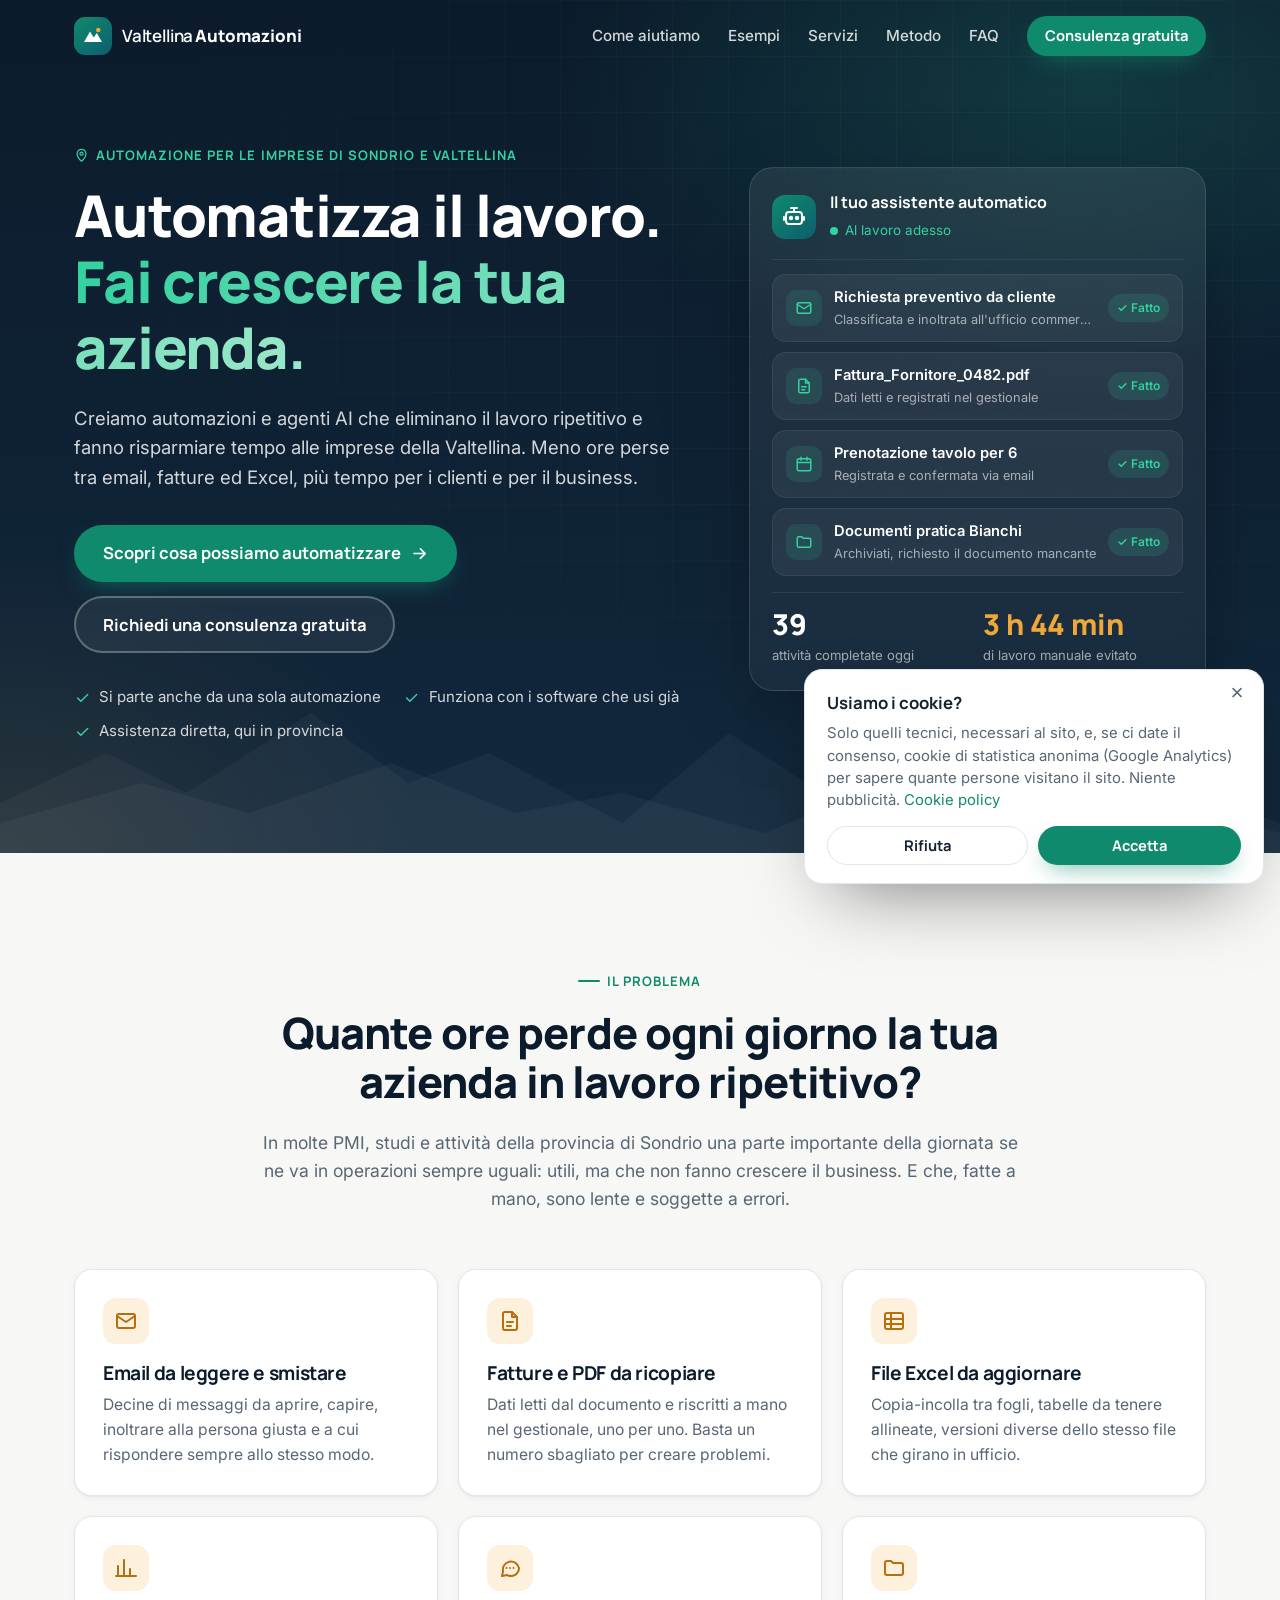
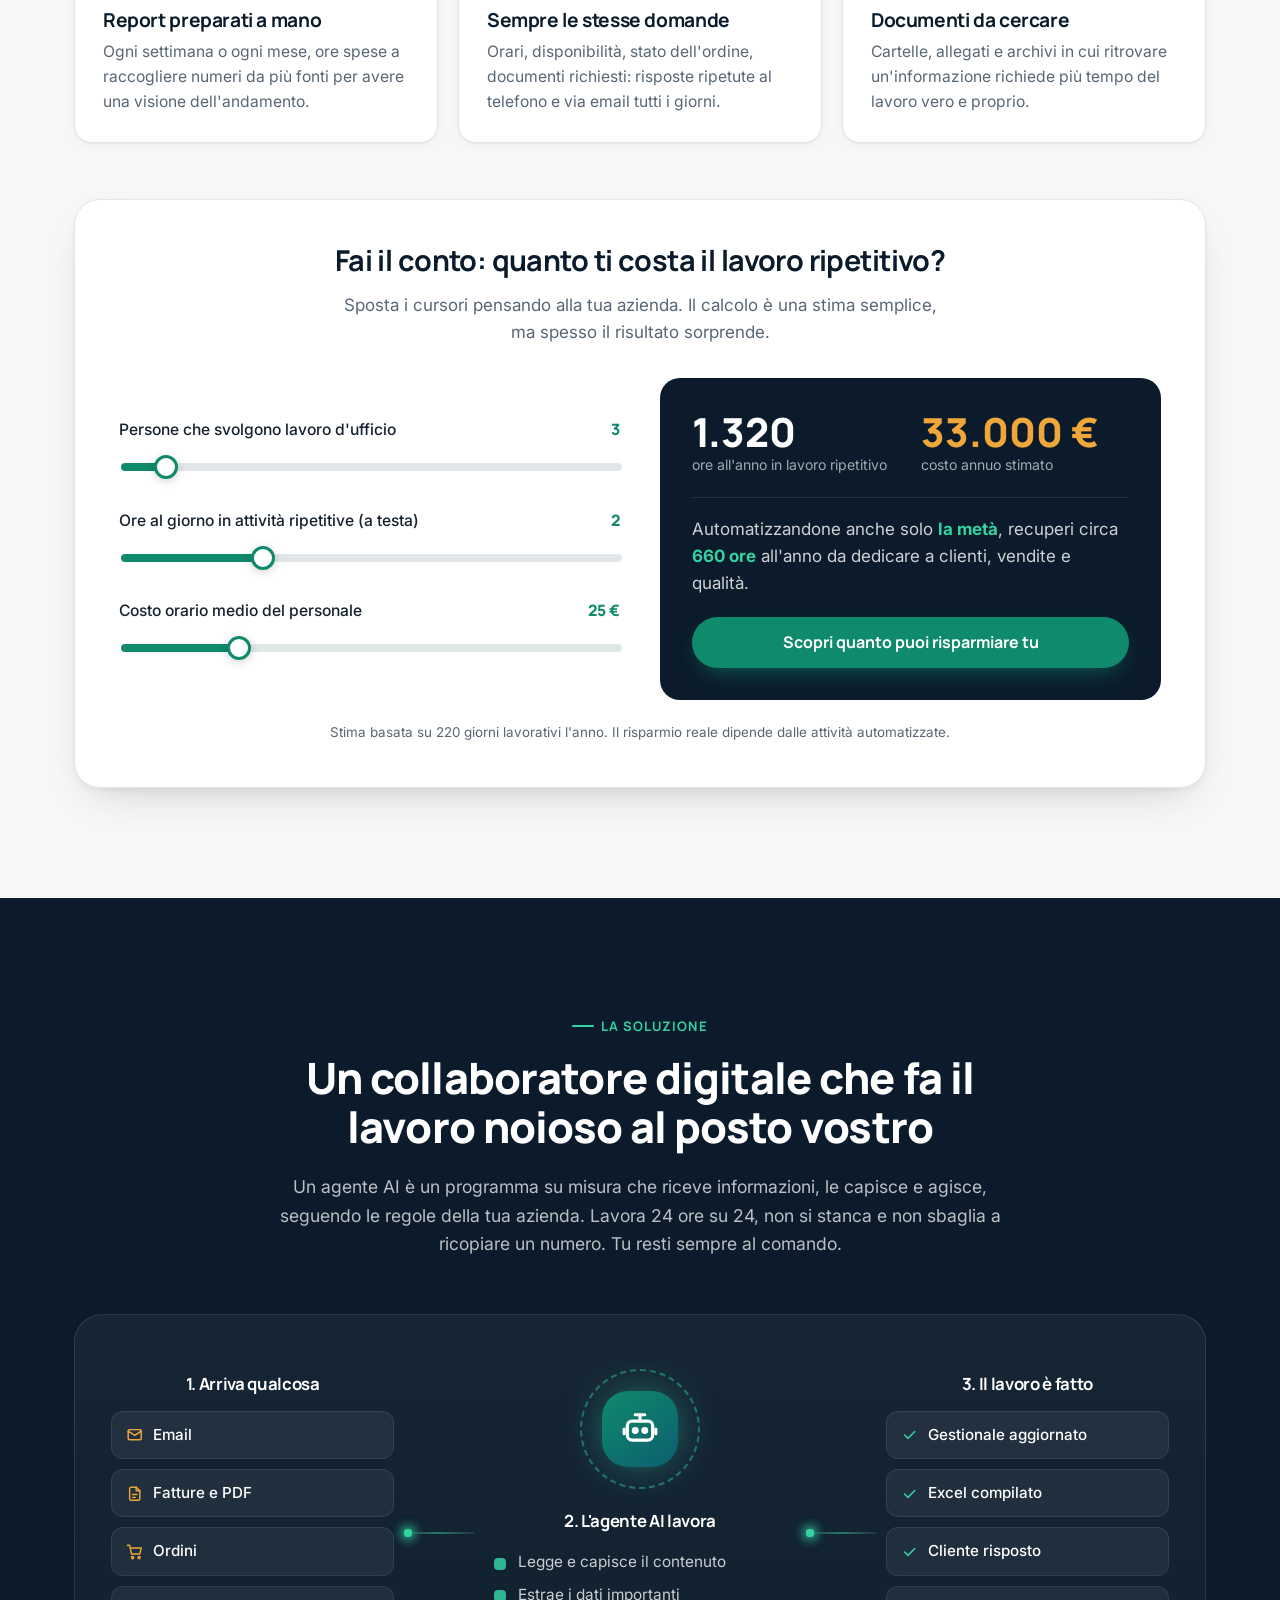
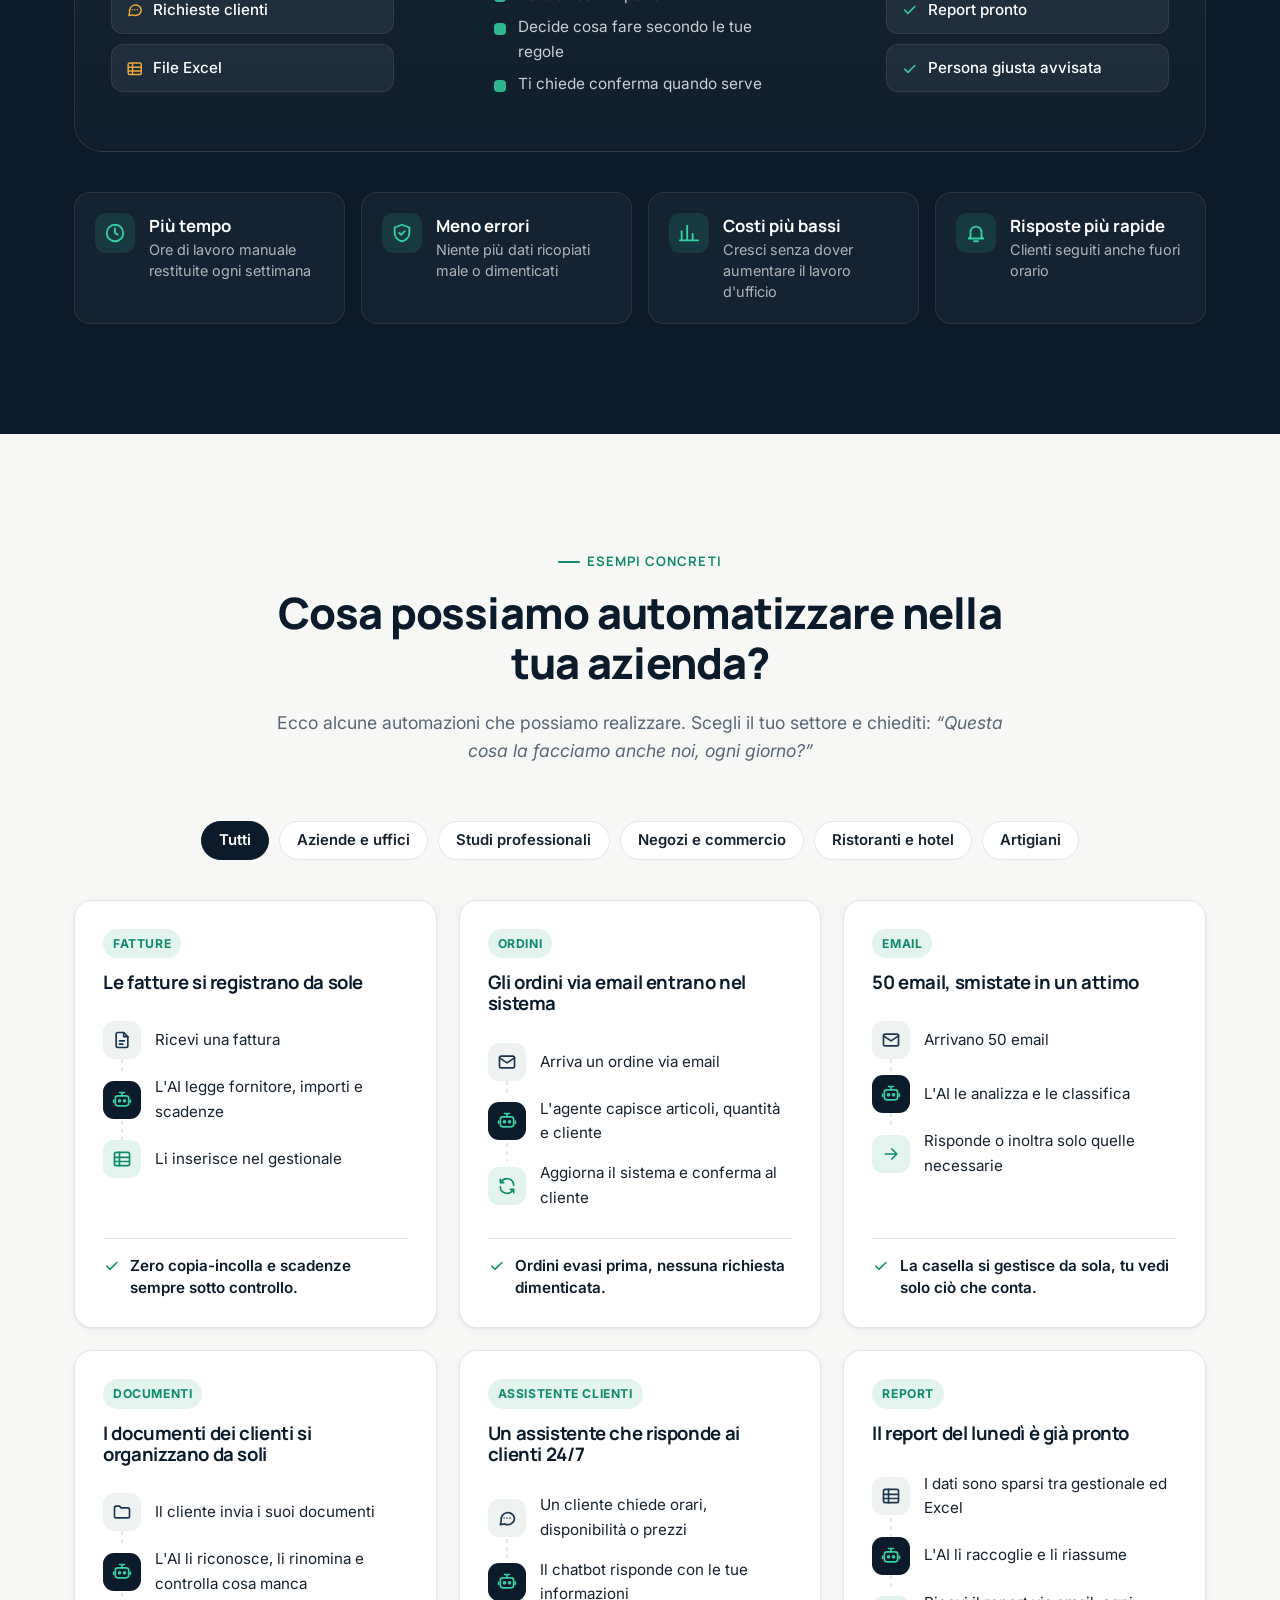
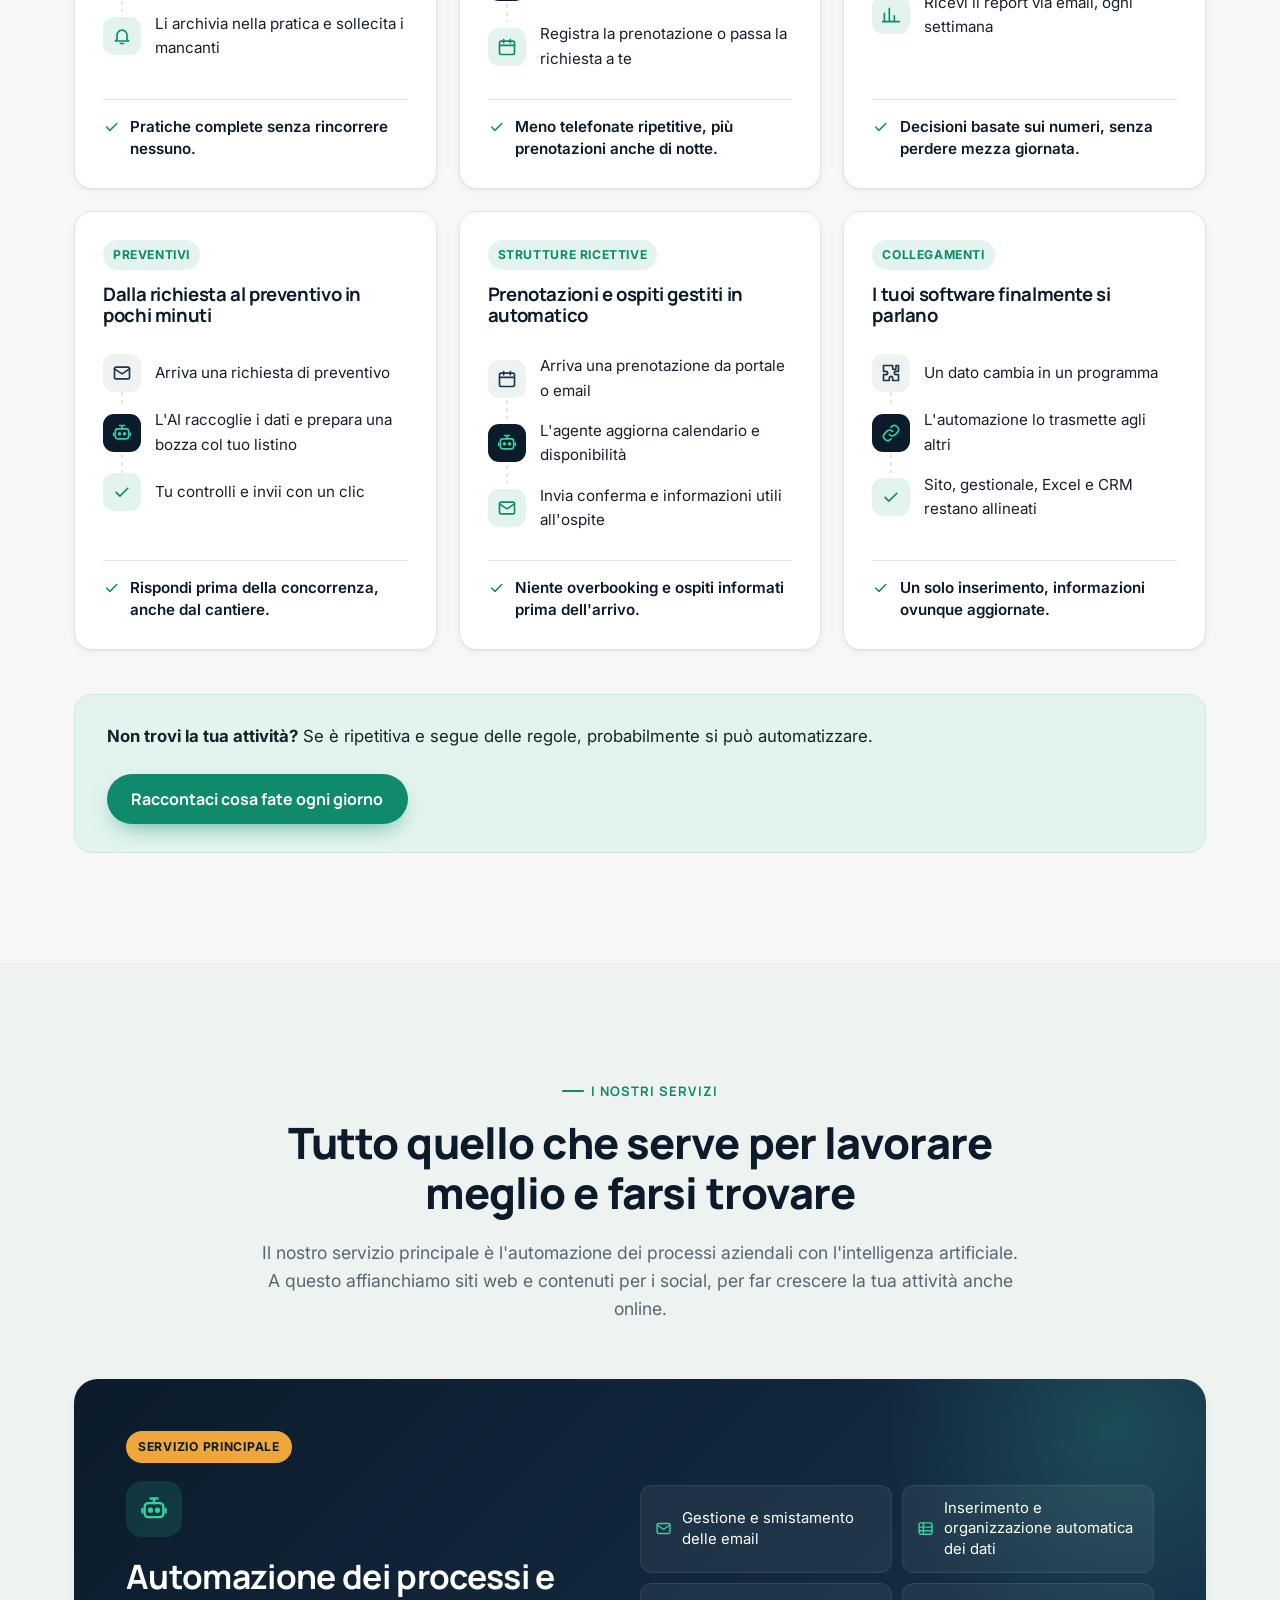
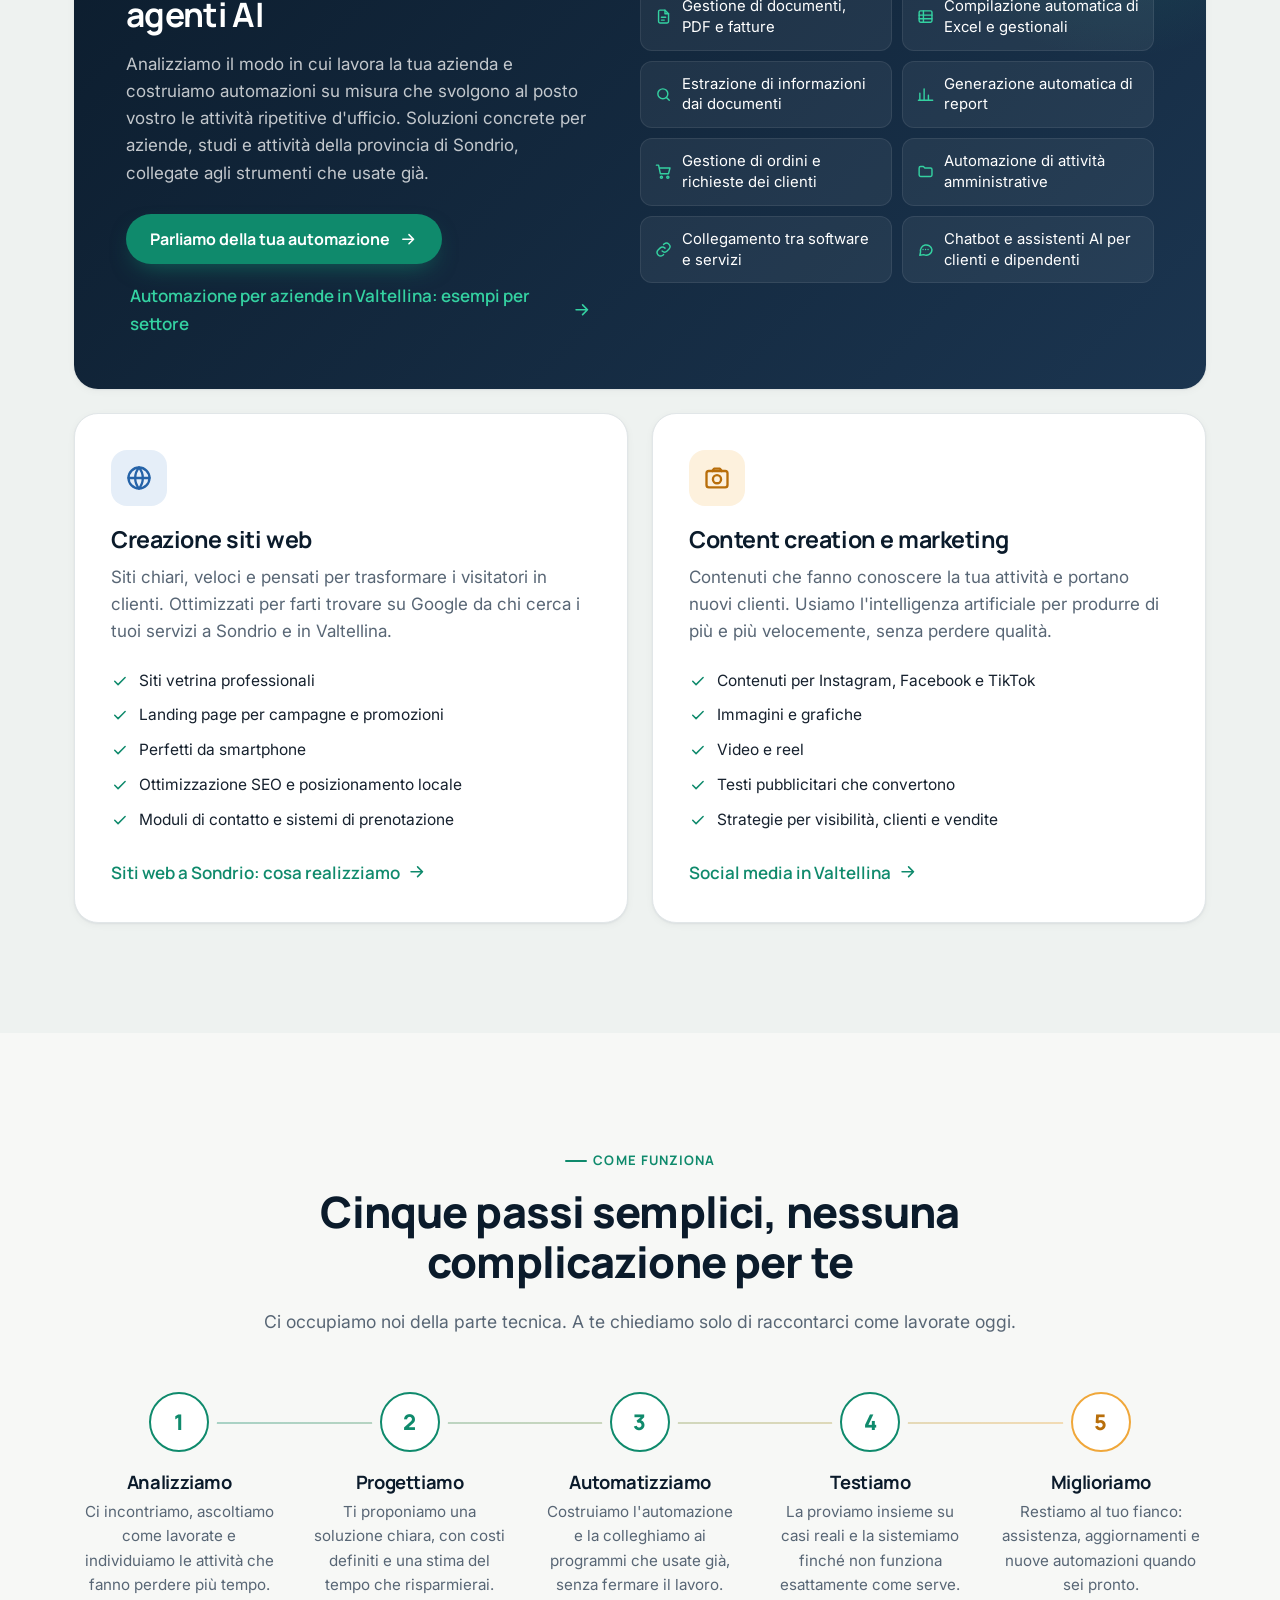
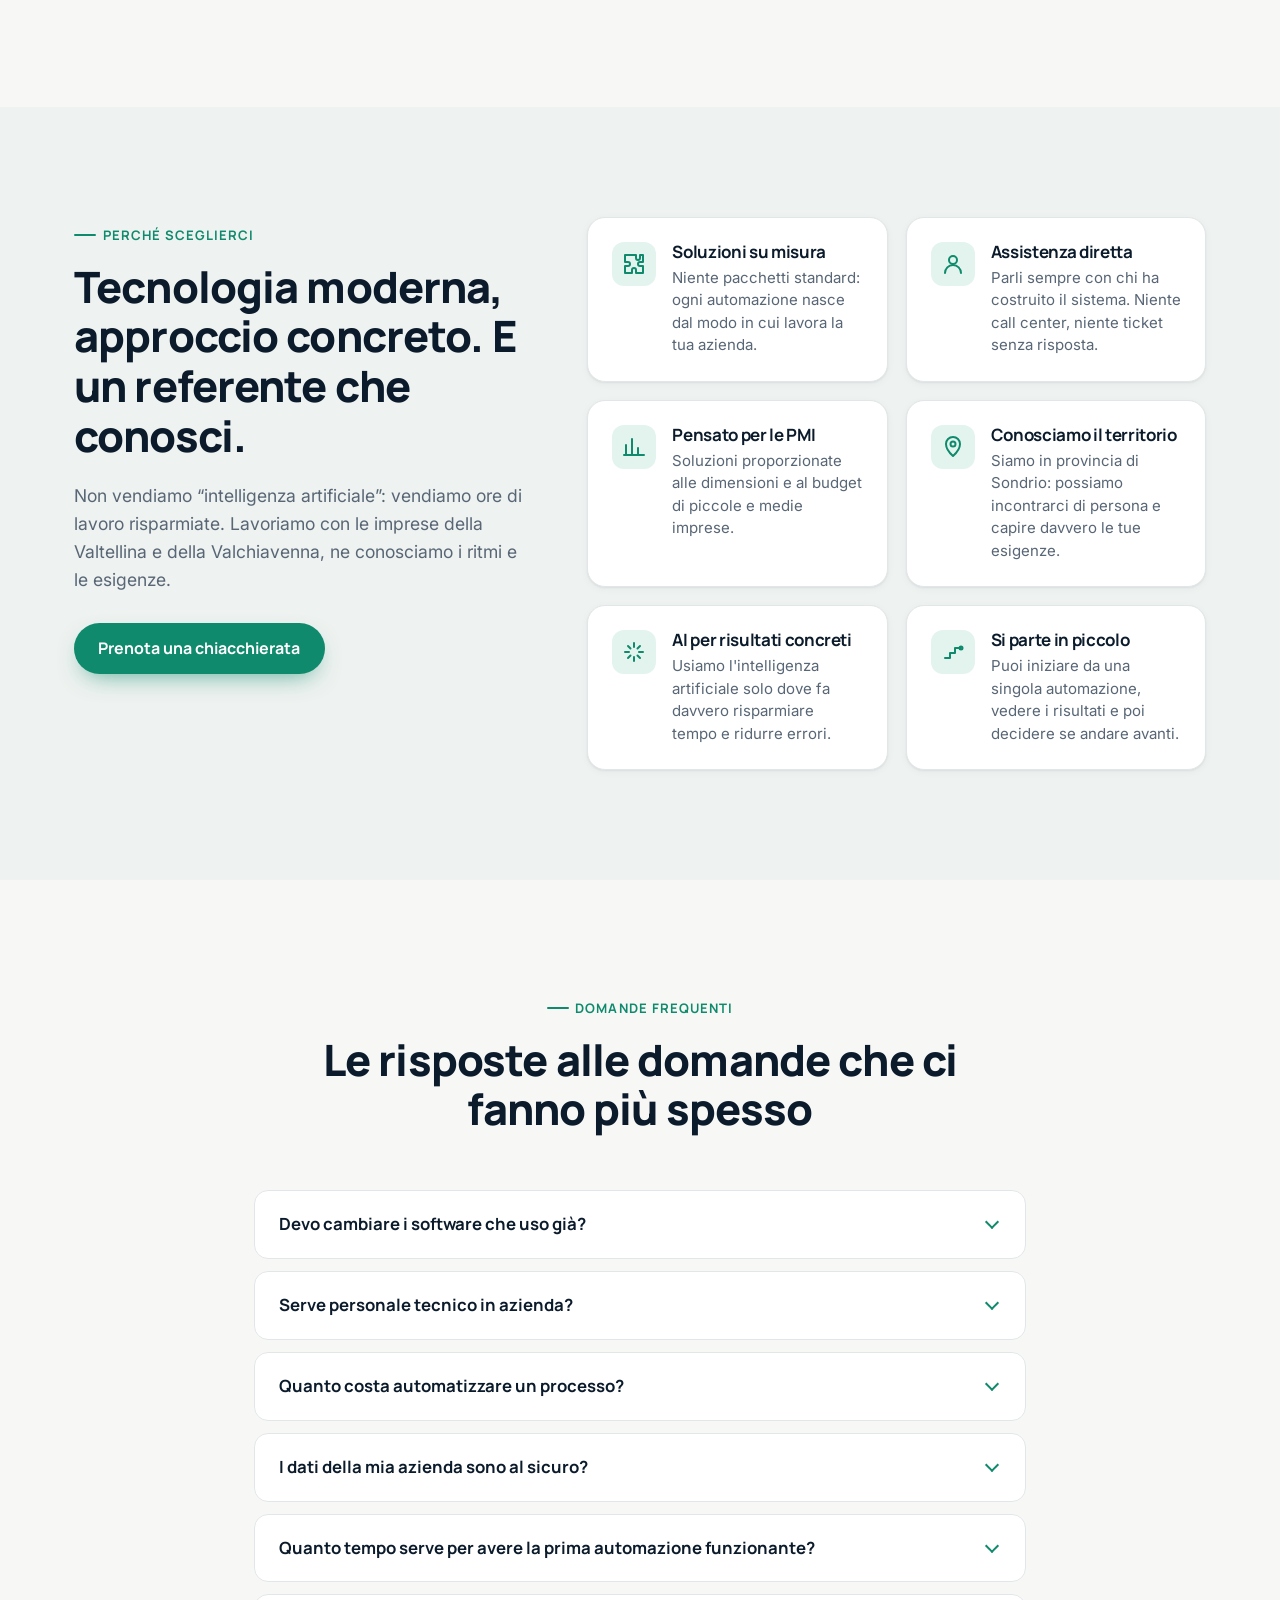
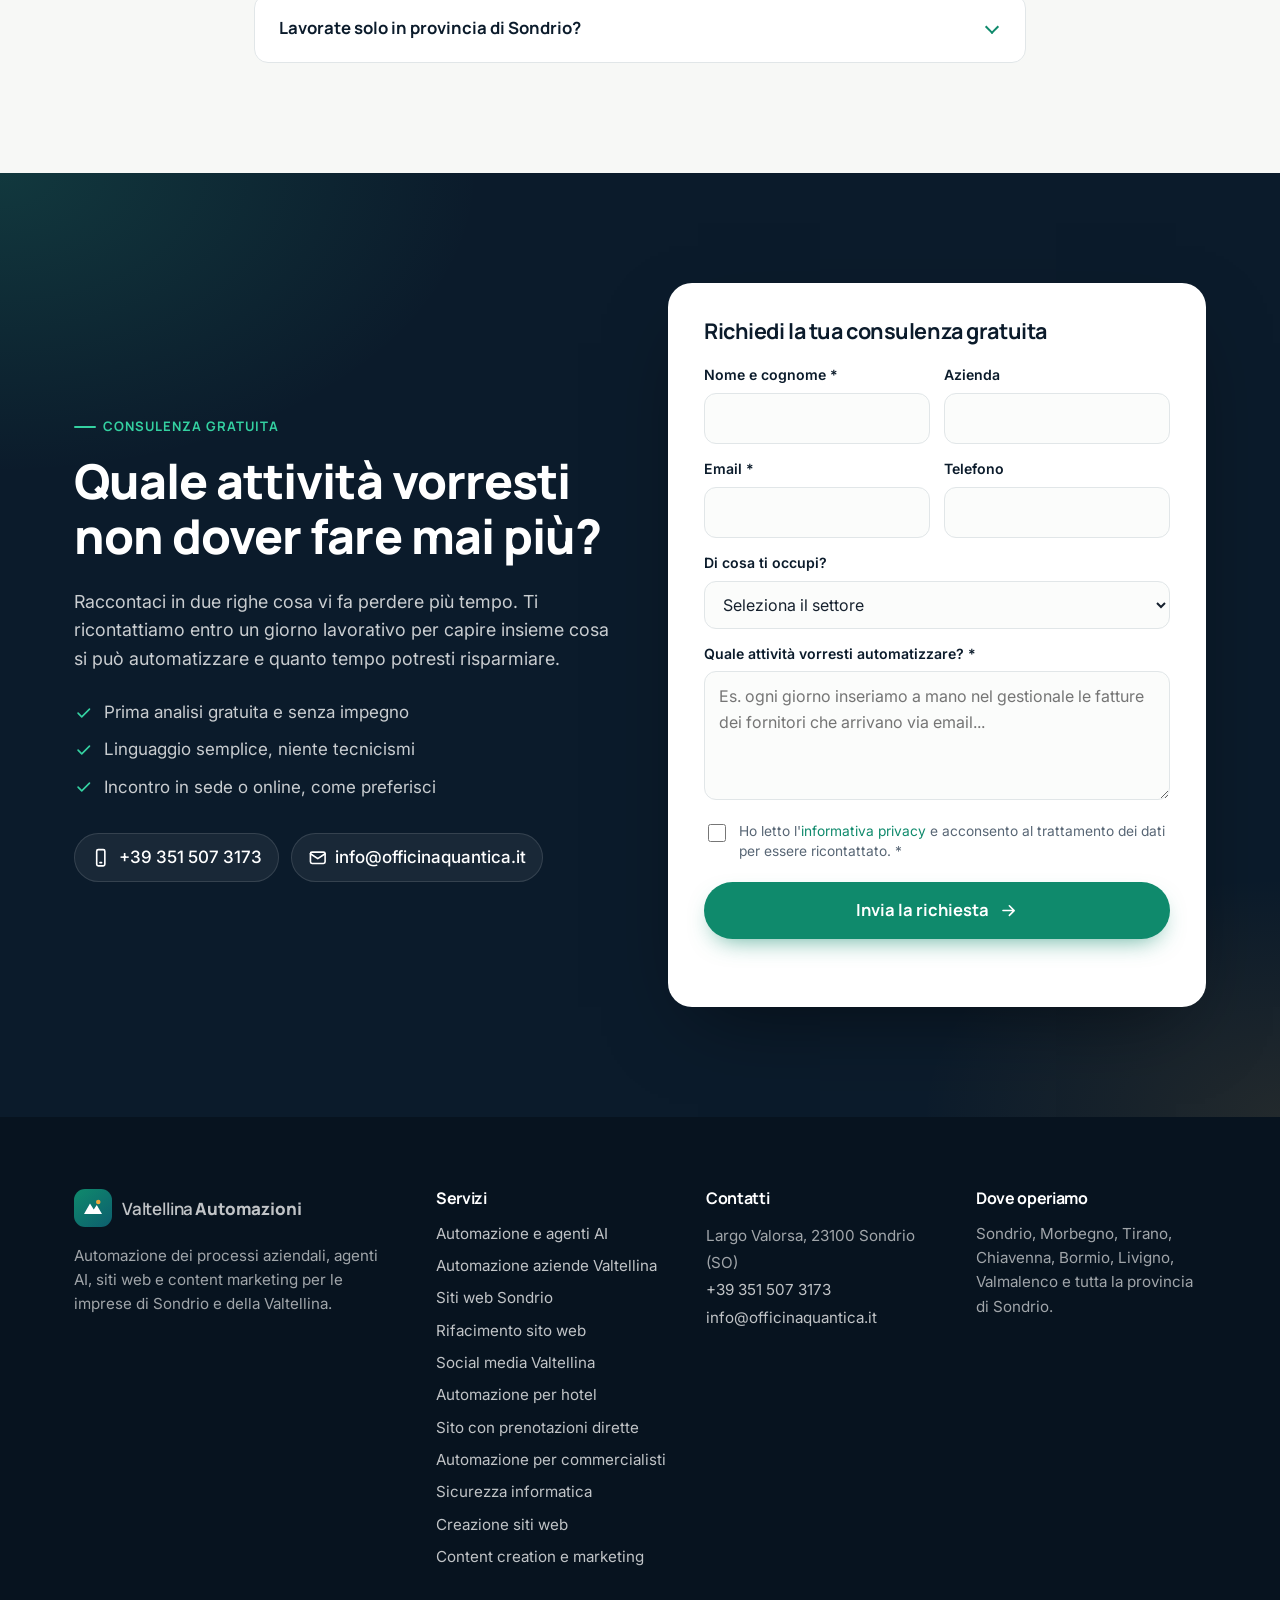
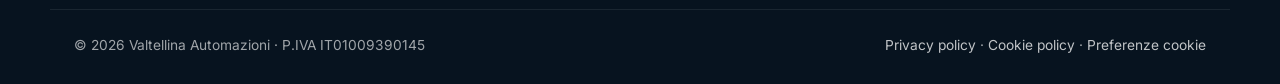
==== commit eee4a596: "Nuova pagina: rifacimento e restyling sito web a Sondrio e in Valtellina Co-Authored-By: Claude Fabl" ====
--- a/index.html
+++ b/index.html
@@ -22,6 +22,9 @@
   <meta property="og:description" content="Automazioni e agenti AI che eliminano il lavoro ripetitivo e fanno risparmiare tempo alle imprese della Valtellina.">
   <meta property="og:url" content="https://www.officinaquantica.it/">
   <meta property="og:image" content="https://www.officinaquantica.it/assets/og-image.jpg">
+  <meta property="og:image:width" content="1200">
+  <meta property="og:image:height" content="630">
+  <meta property="og:image:alt" content="Valtellina Automazioni: automatizza il lavoro, fai crescere la tua azienda">
   <meta name="twitter:card" content="summary_large_image">
 
   <link rel="icon" href="/favicon.ico" sizes="48x48">
@@ -720,6 +723,7 @@
           <li><a href="#automazione">Automazione e agenti AI</a></li>
           <li><a href="/automazione-aziende-valtellina/">Automazione aziende Valtellina</a></li>
           <li><a href="/siti-web-sondrio/">Siti web Sondrio</a></li>
+          <li><a href="/rifacimento-sito-web-sondrio/">Rifacimento sito web</a></li>
           <li><a href="/social-media-valtellina/">Social media Valtellina</a></li>
           <li><a href="/automazione-hotel-valtellina/">Automazione per hotel</a></li>
           <li><a href="/sito-prenotazioni-dirette-case-vacanza/">Sito con prenotazioni dirette</a></li>
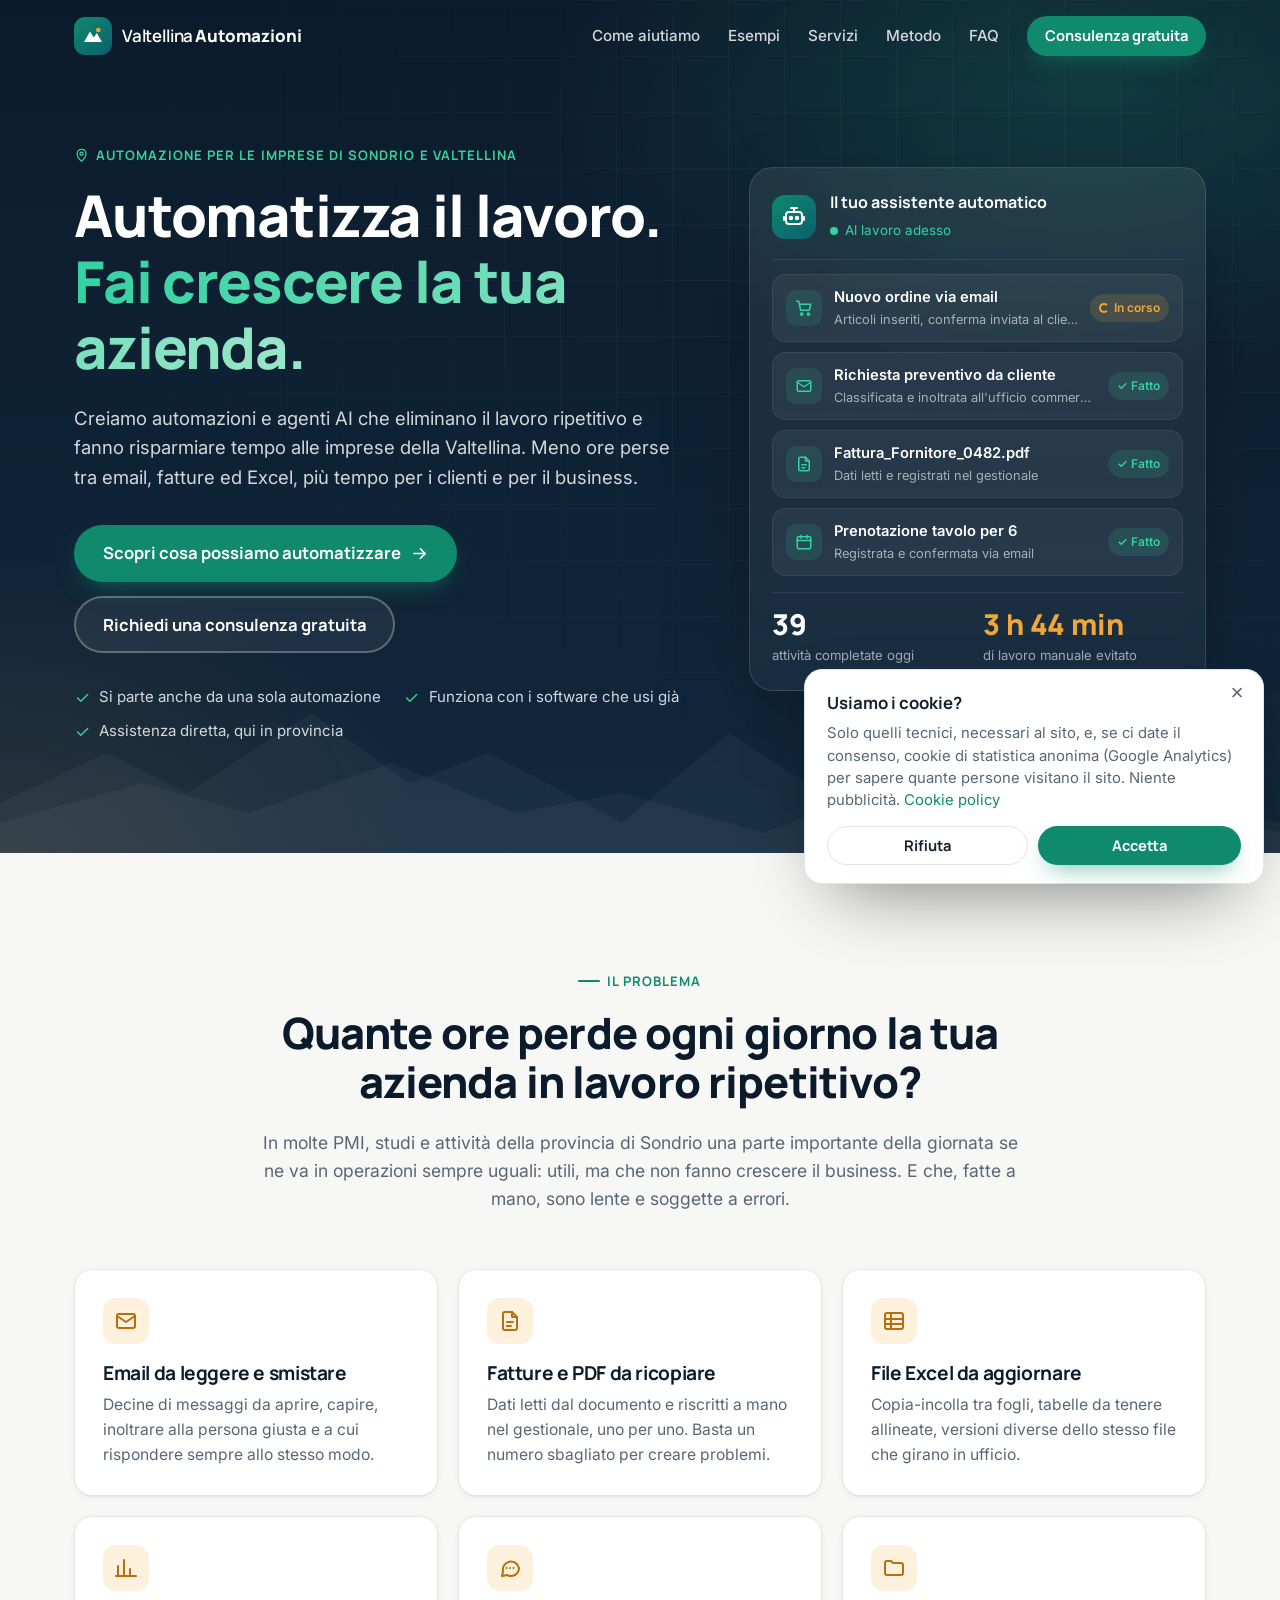
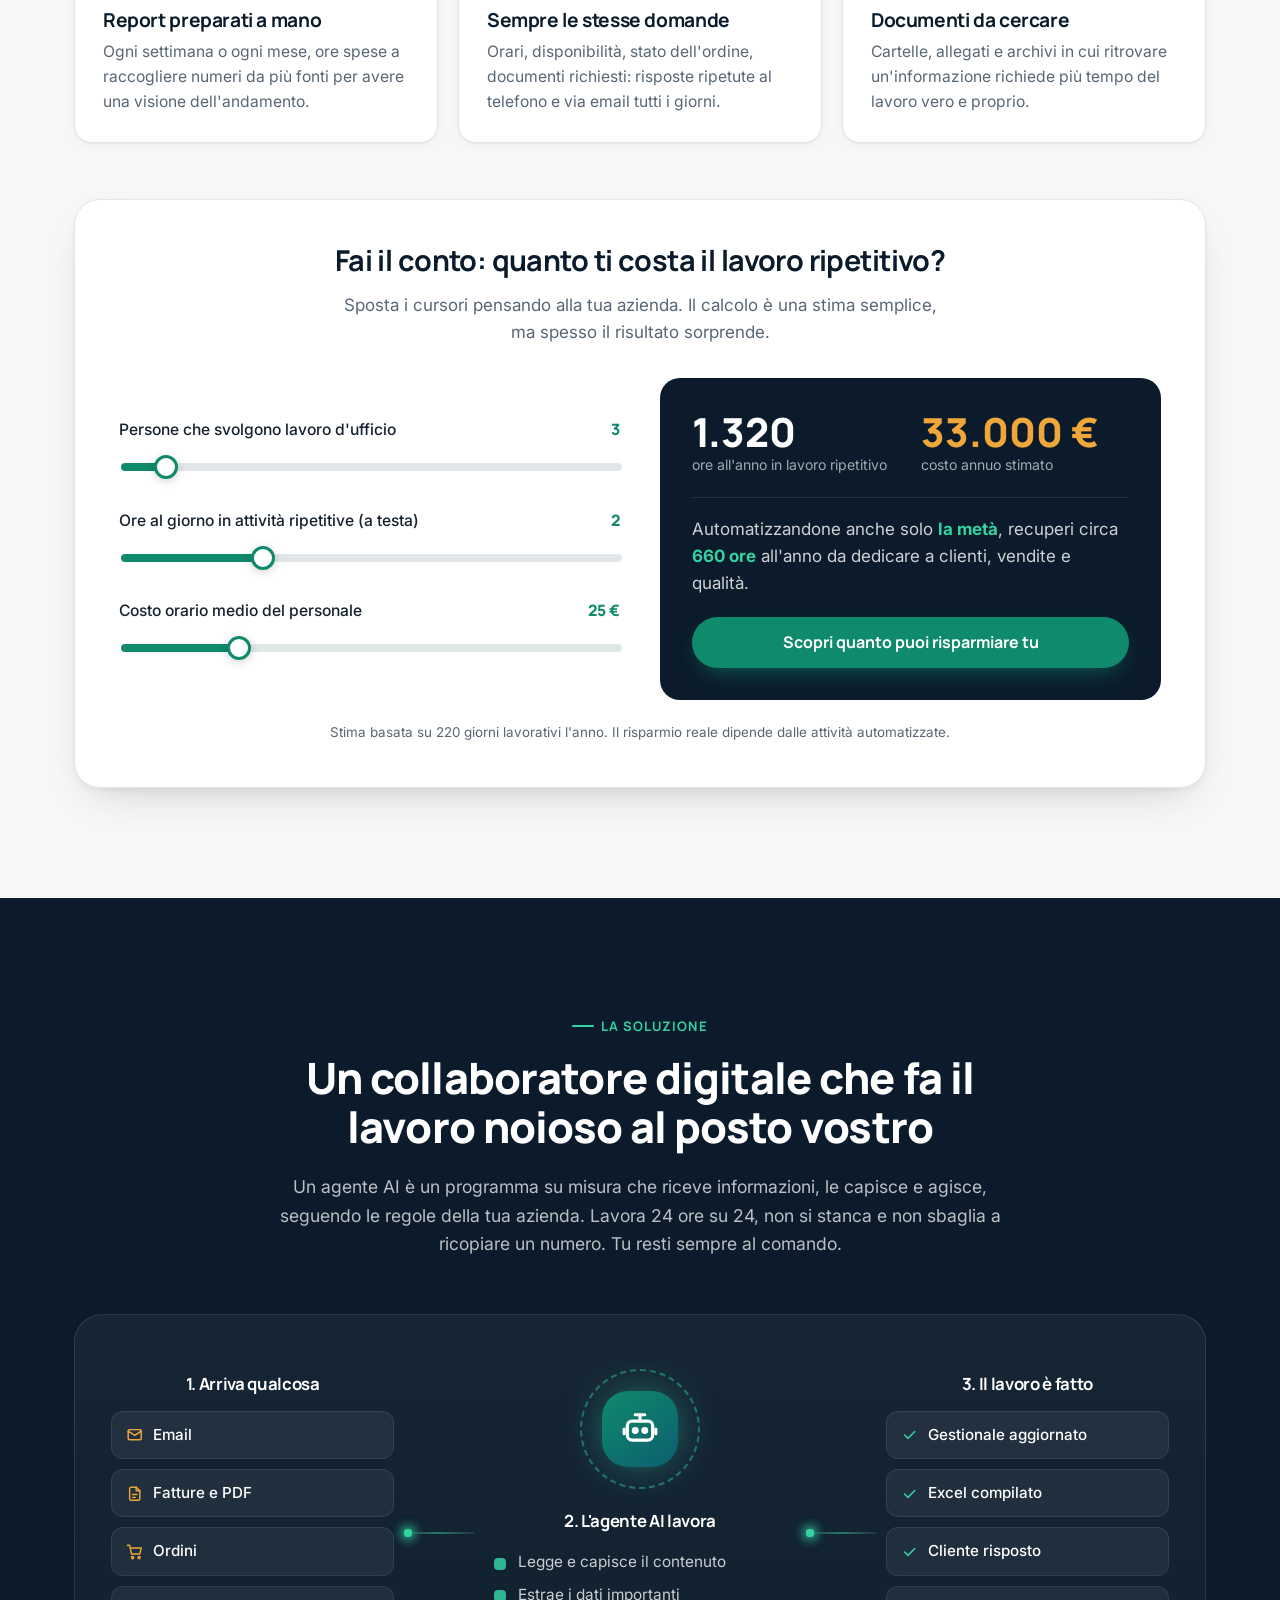
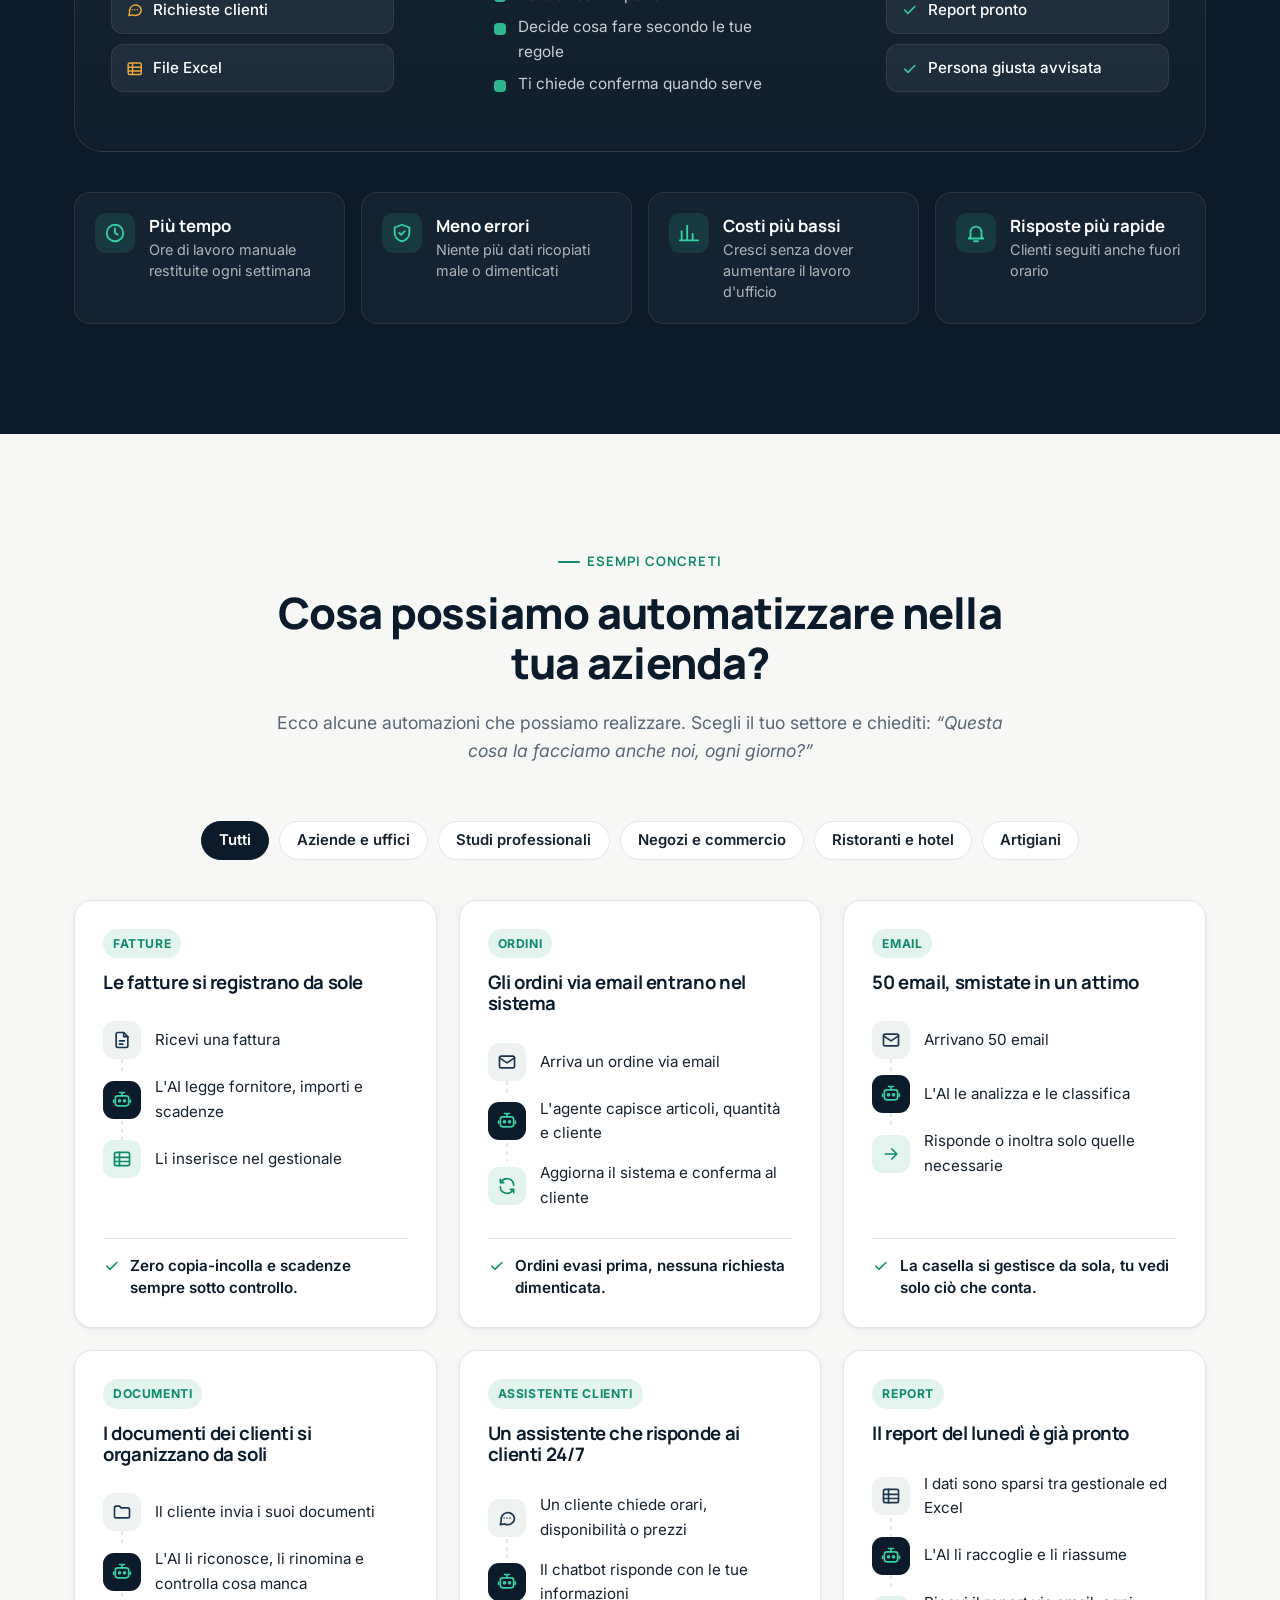
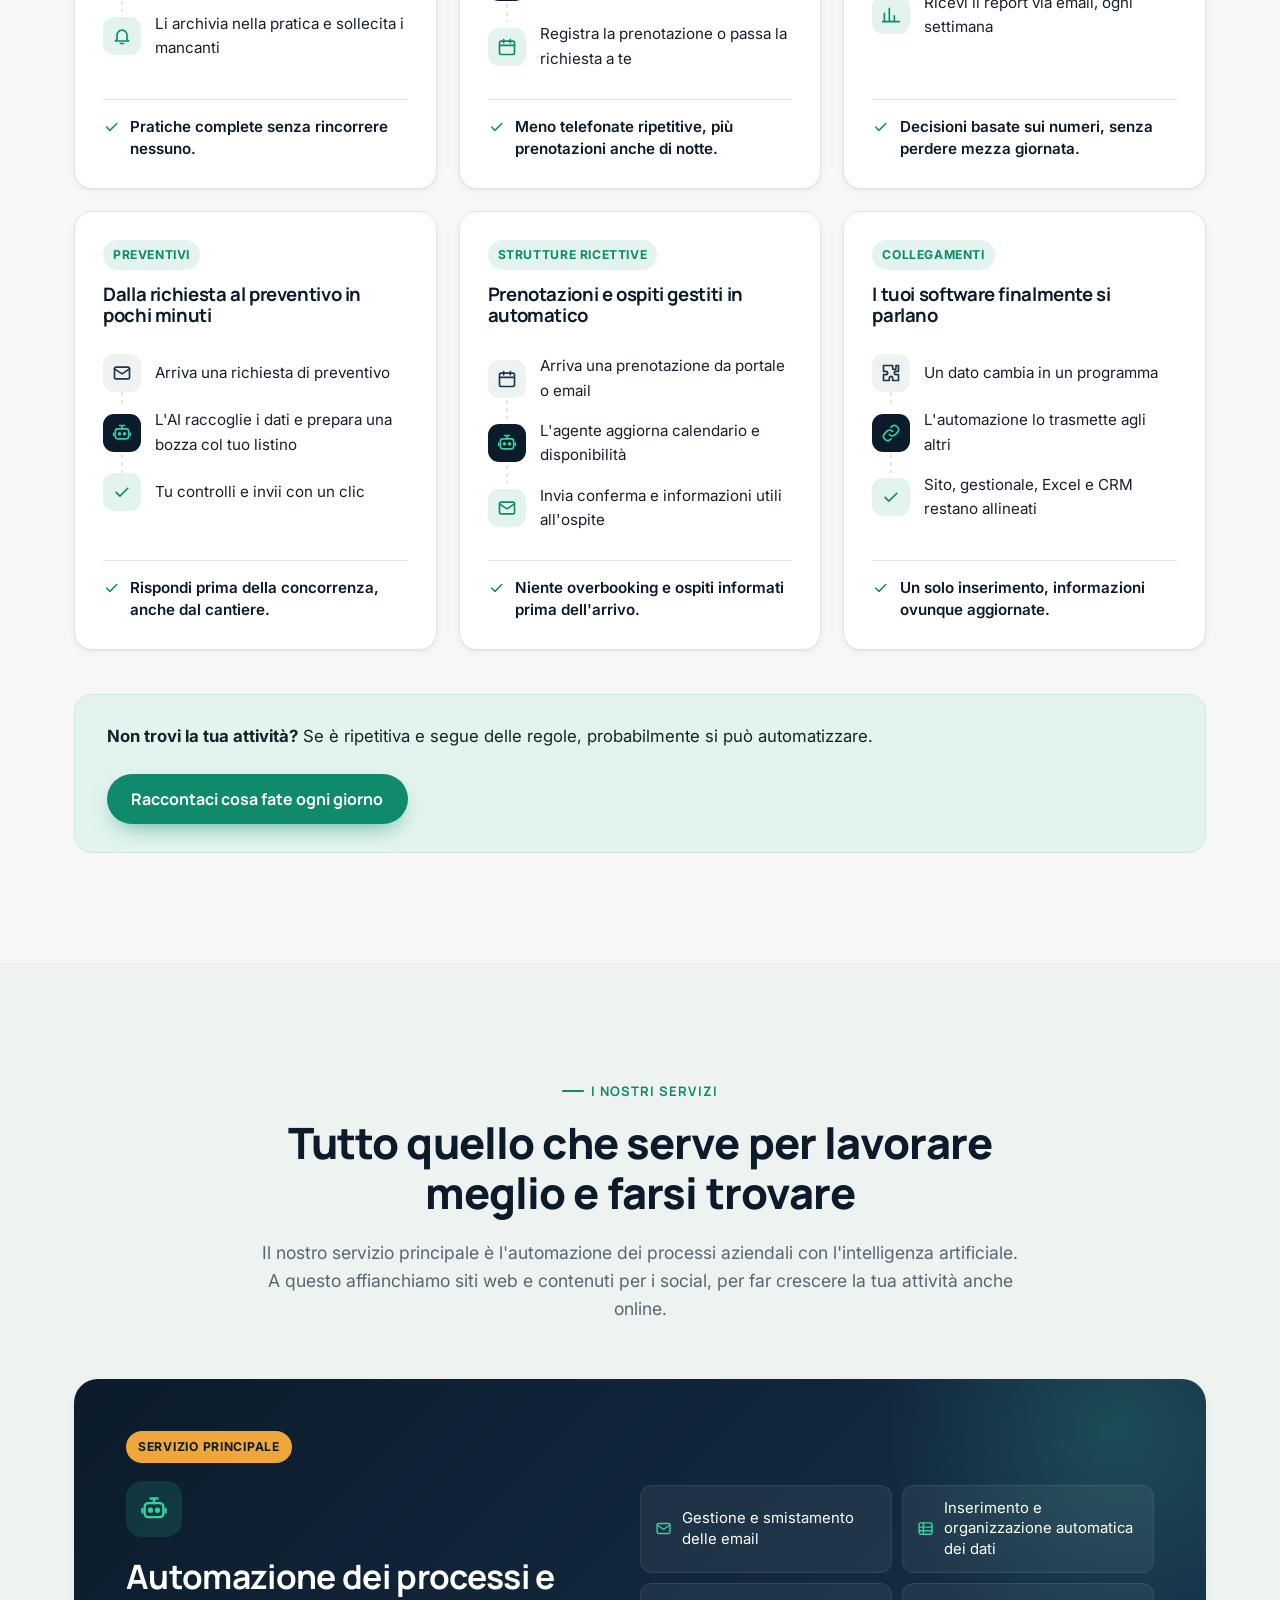
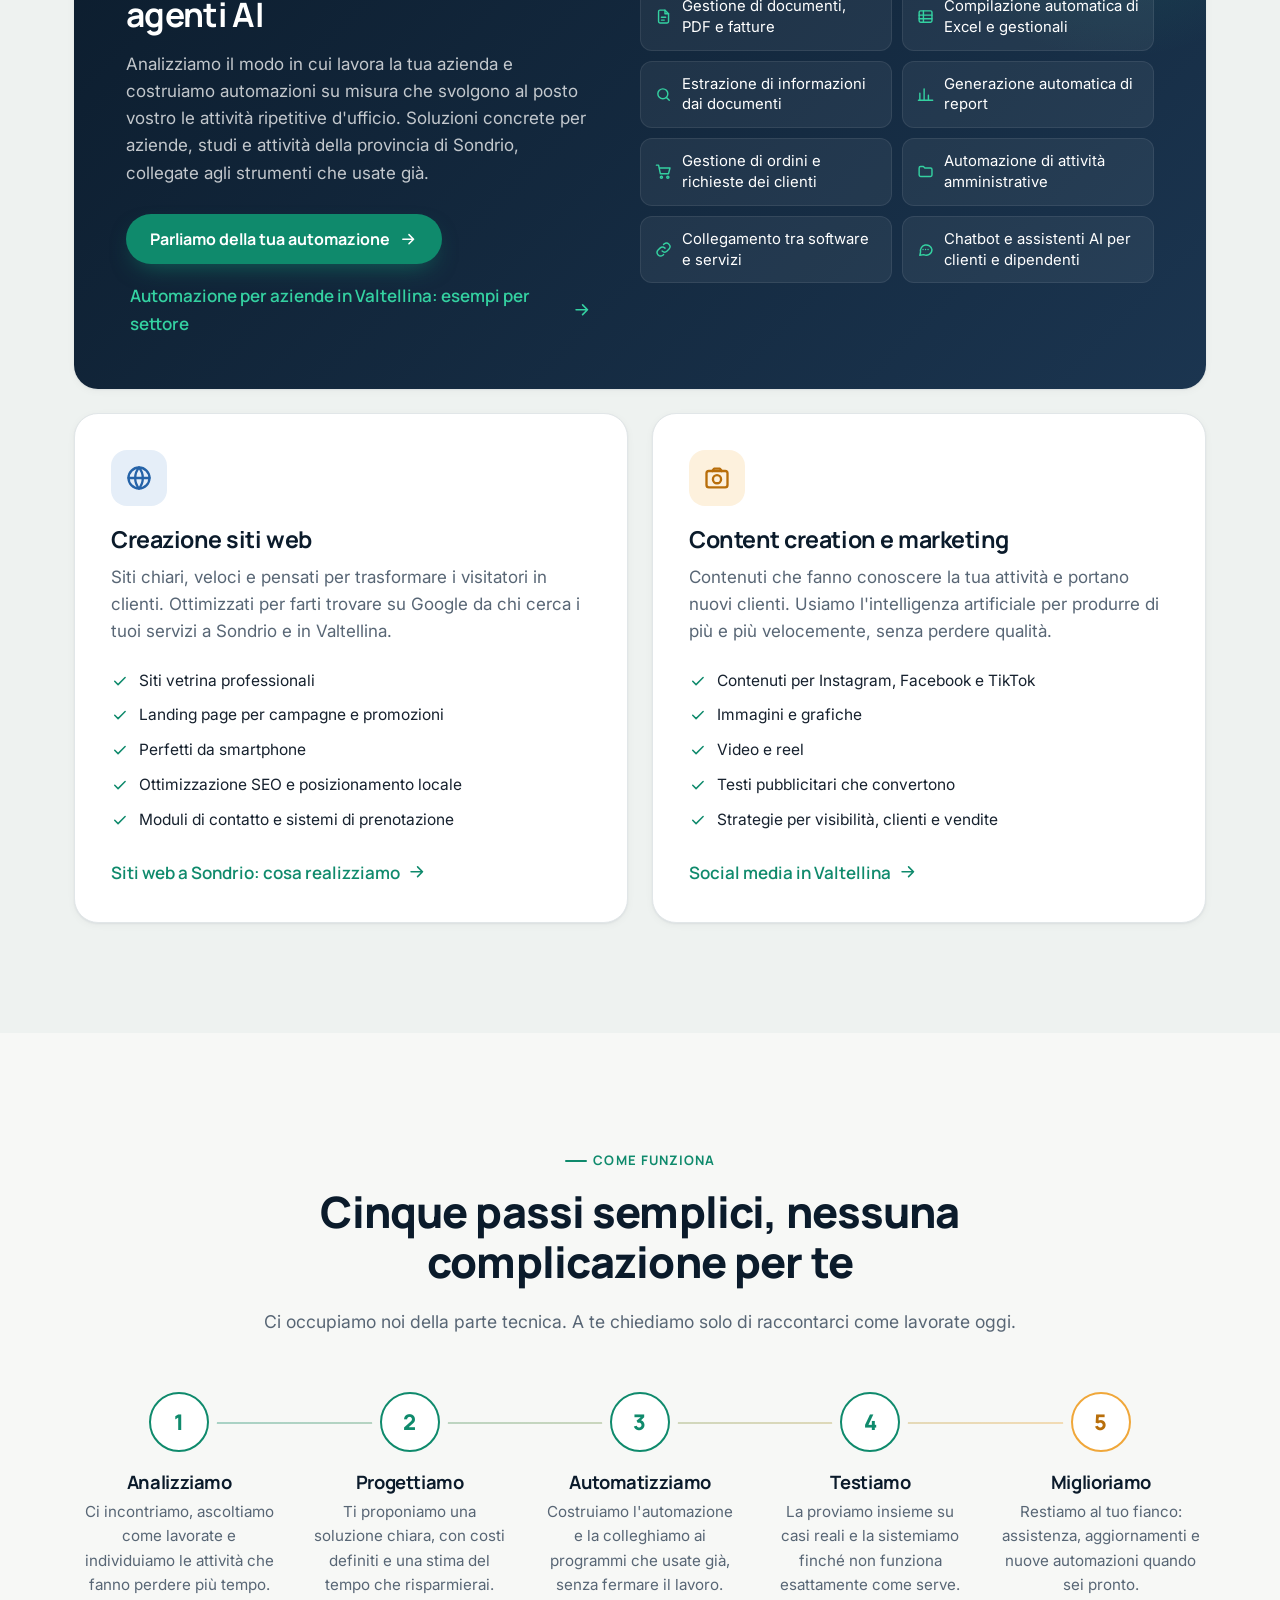
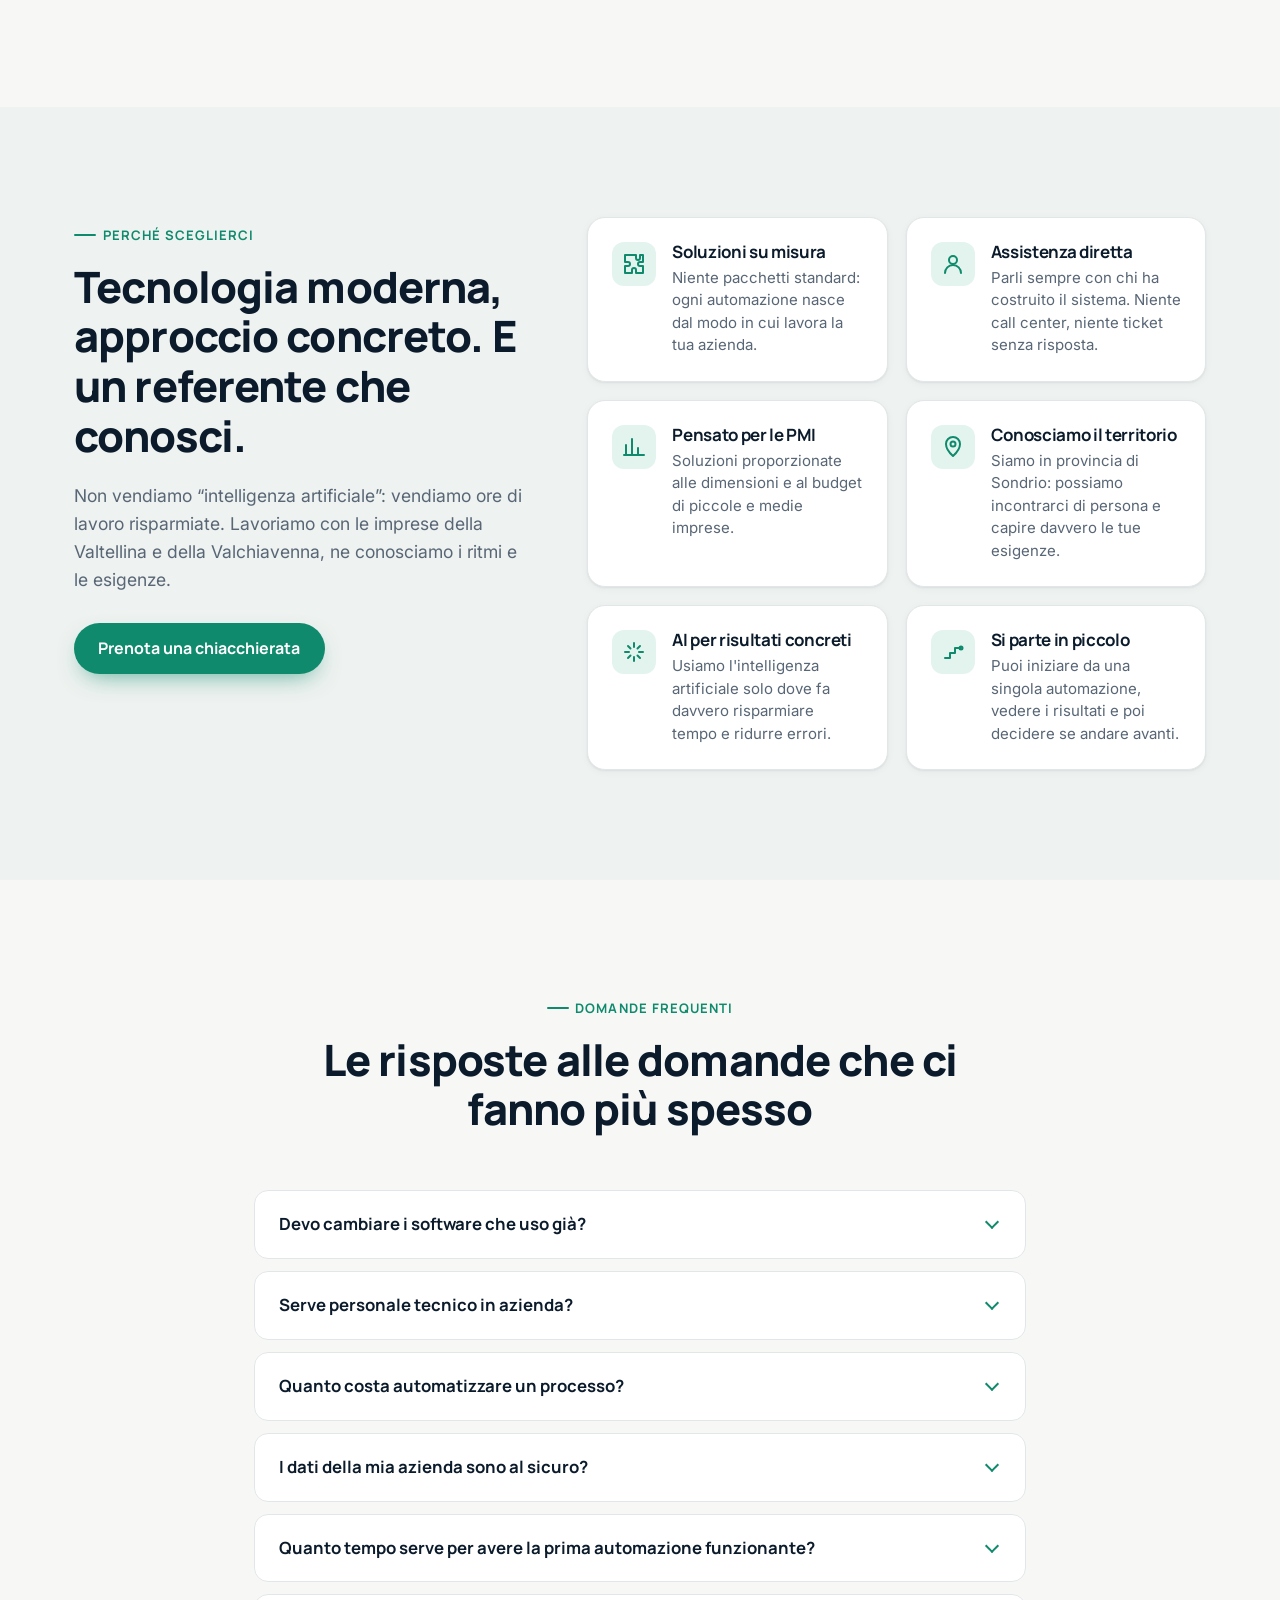
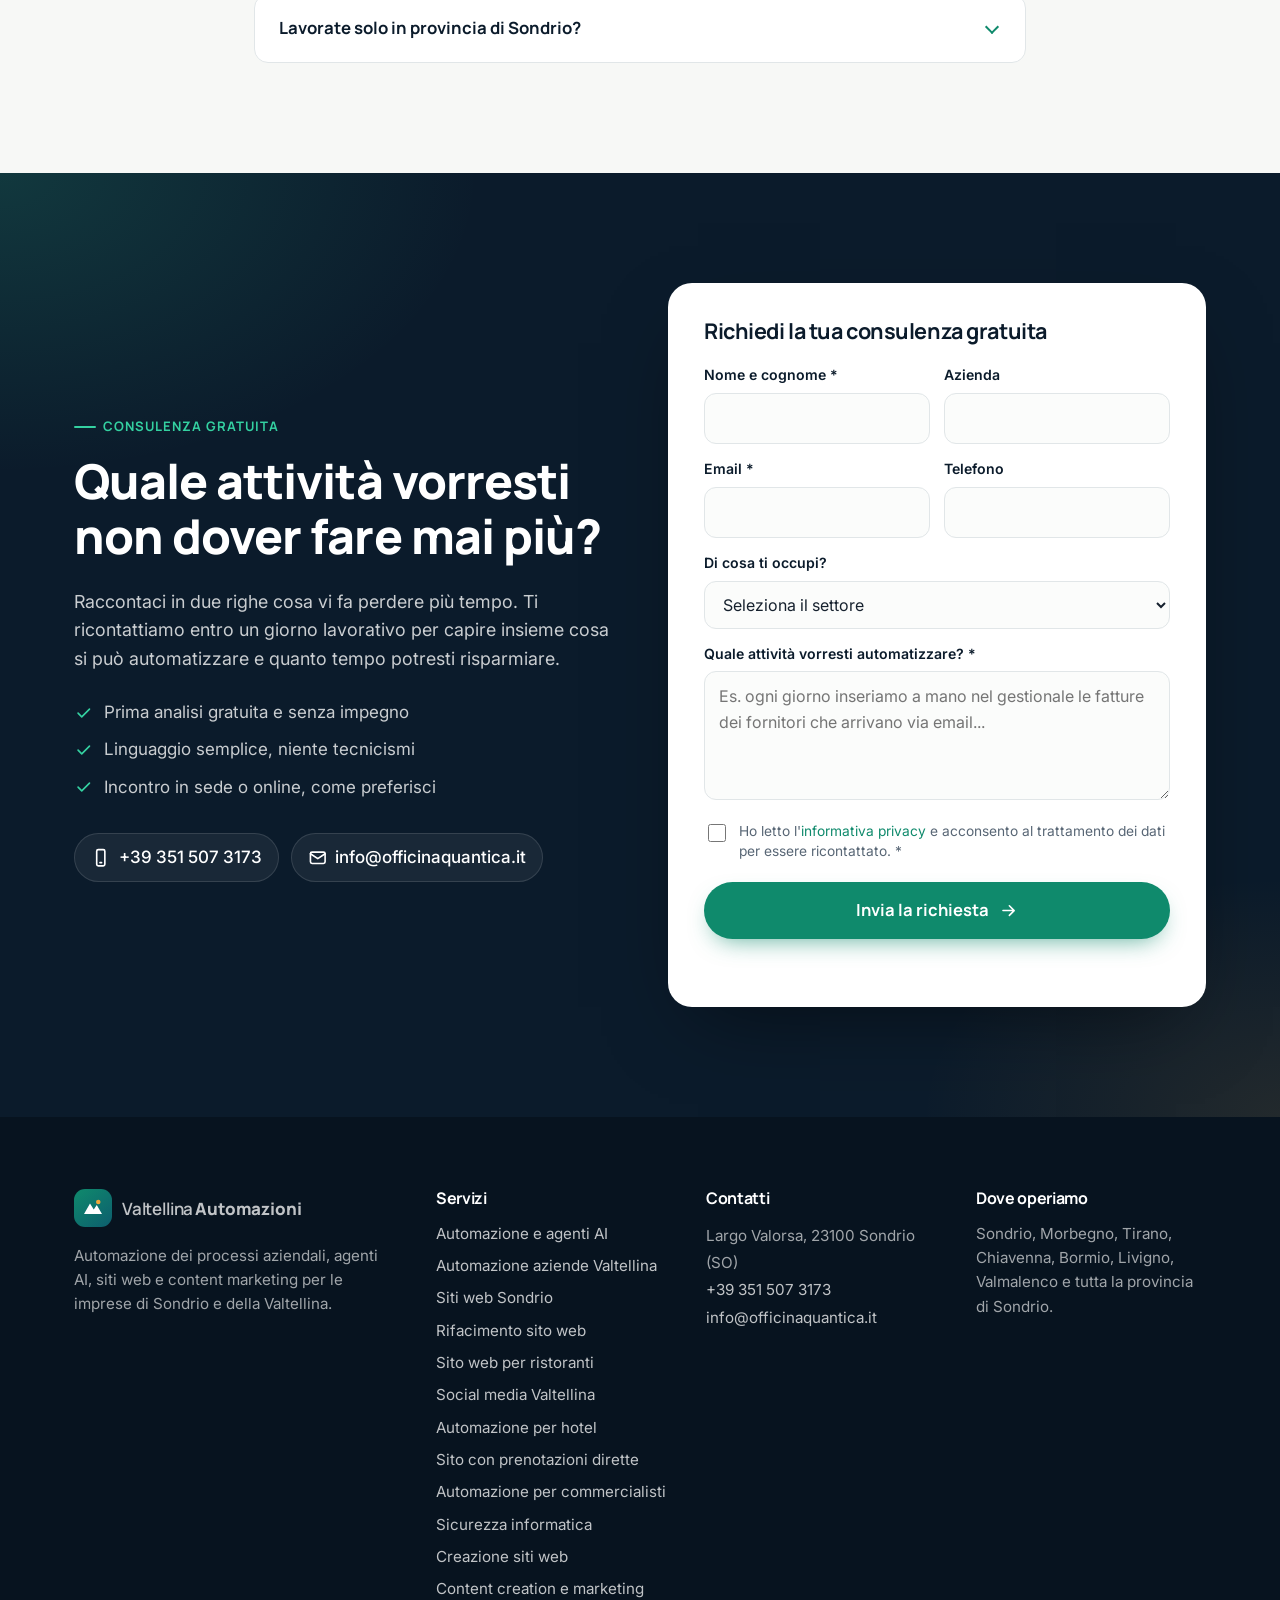
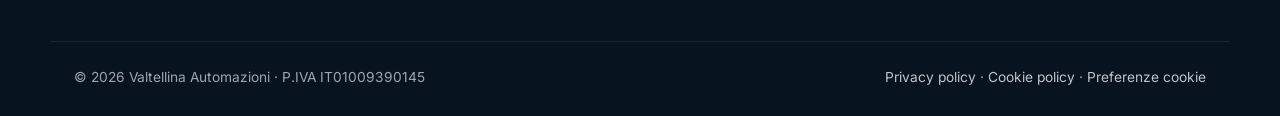
==== commit a425720c: "Nuova pagina: sito web per ristoranti in Valtellina Co-Authored-By: Claude Fable 5.2 <noreply@anthro" ====
--- a/index.html
+++ b/index.html
@@ -724,6 +724,7 @@
           <li><a href="/automazione-aziende-valtellina/">Automazione aziende Valtellina</a></li>
           <li><a href="/siti-web-sondrio/">Siti web Sondrio</a></li>
           <li><a href="/rifacimento-sito-web-sondrio/">Rifacimento sito web</a></li>
+          <li><a href="/sito-web-ristoranti-valtellina/">Sito web per ristoranti</a></li>
           <li><a href="/social-media-valtellina/">Social media Valtellina</a></li>
           <li><a href="/automazione-hotel-valtellina/">Automazione per hotel</a></li>
           <li><a href="/sito-prenotazioni-dirette-case-vacanza/">Sito con prenotazioni dirette</a></li>
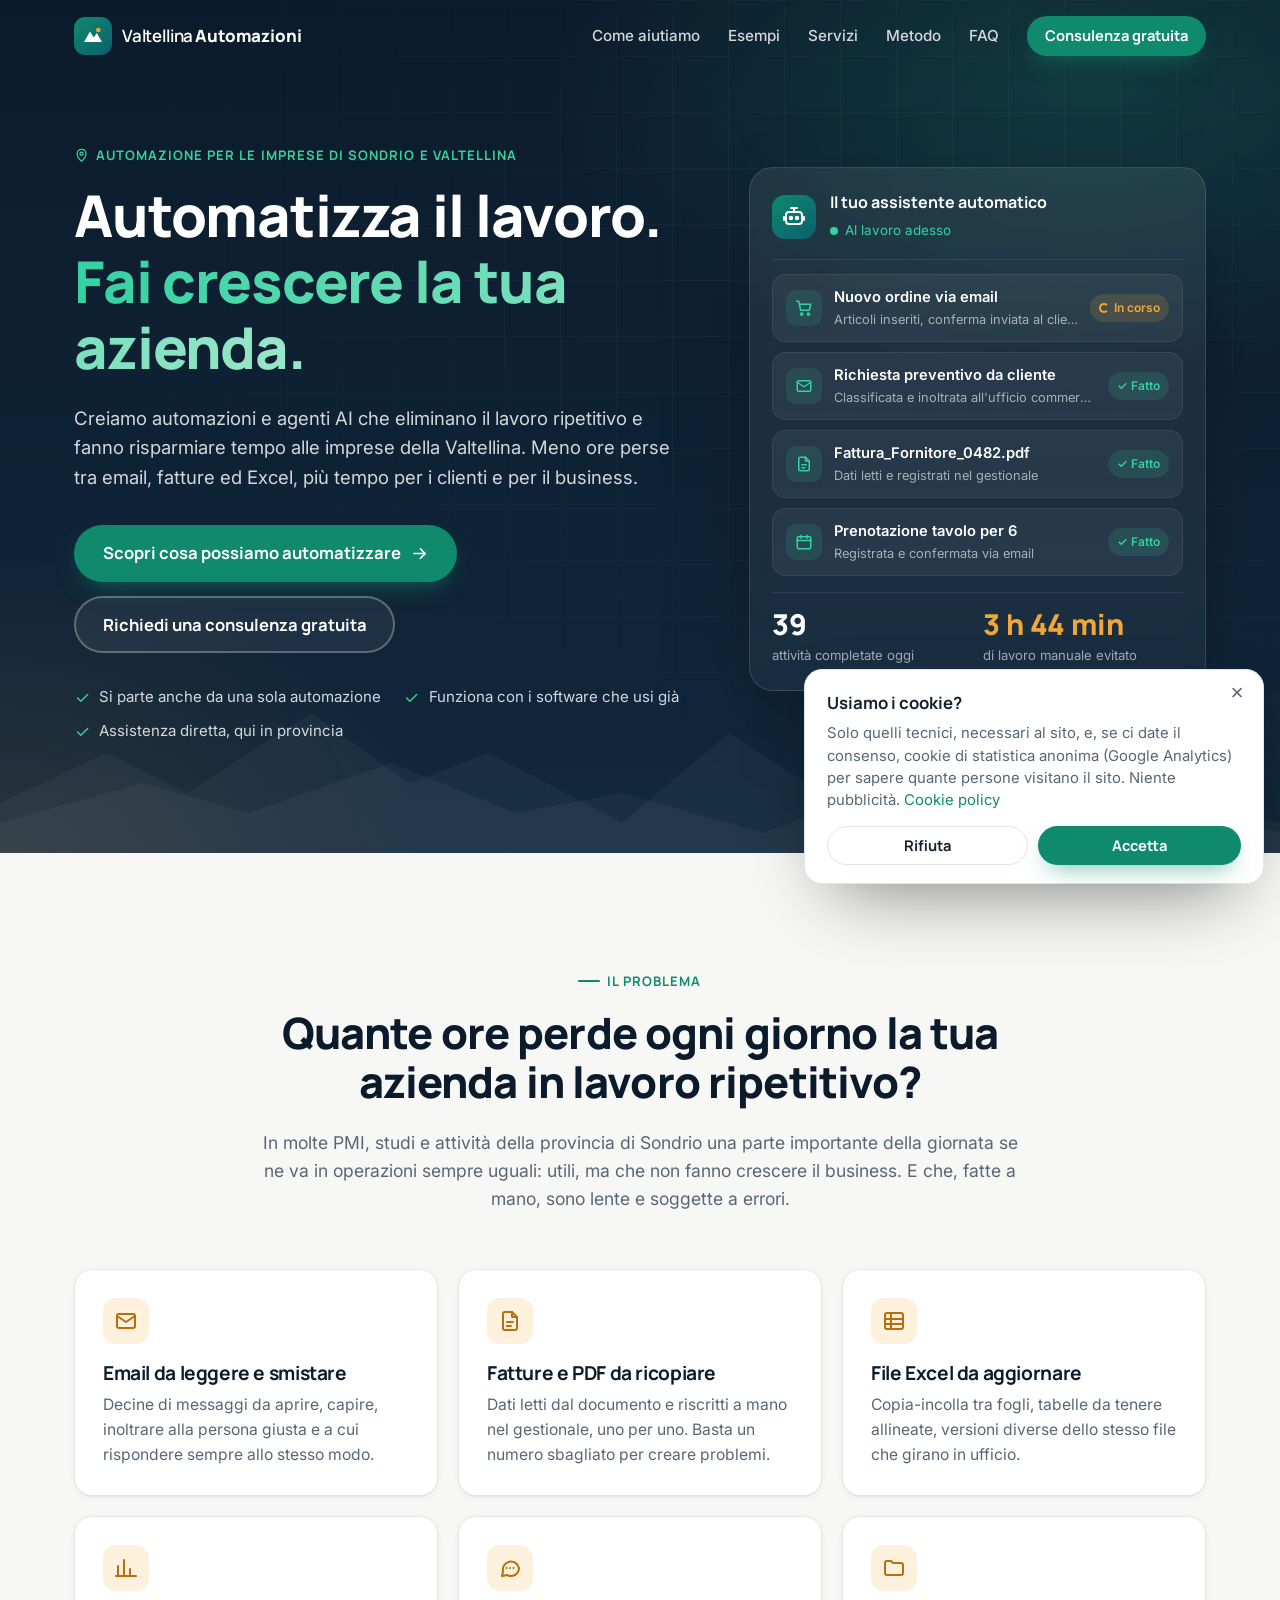
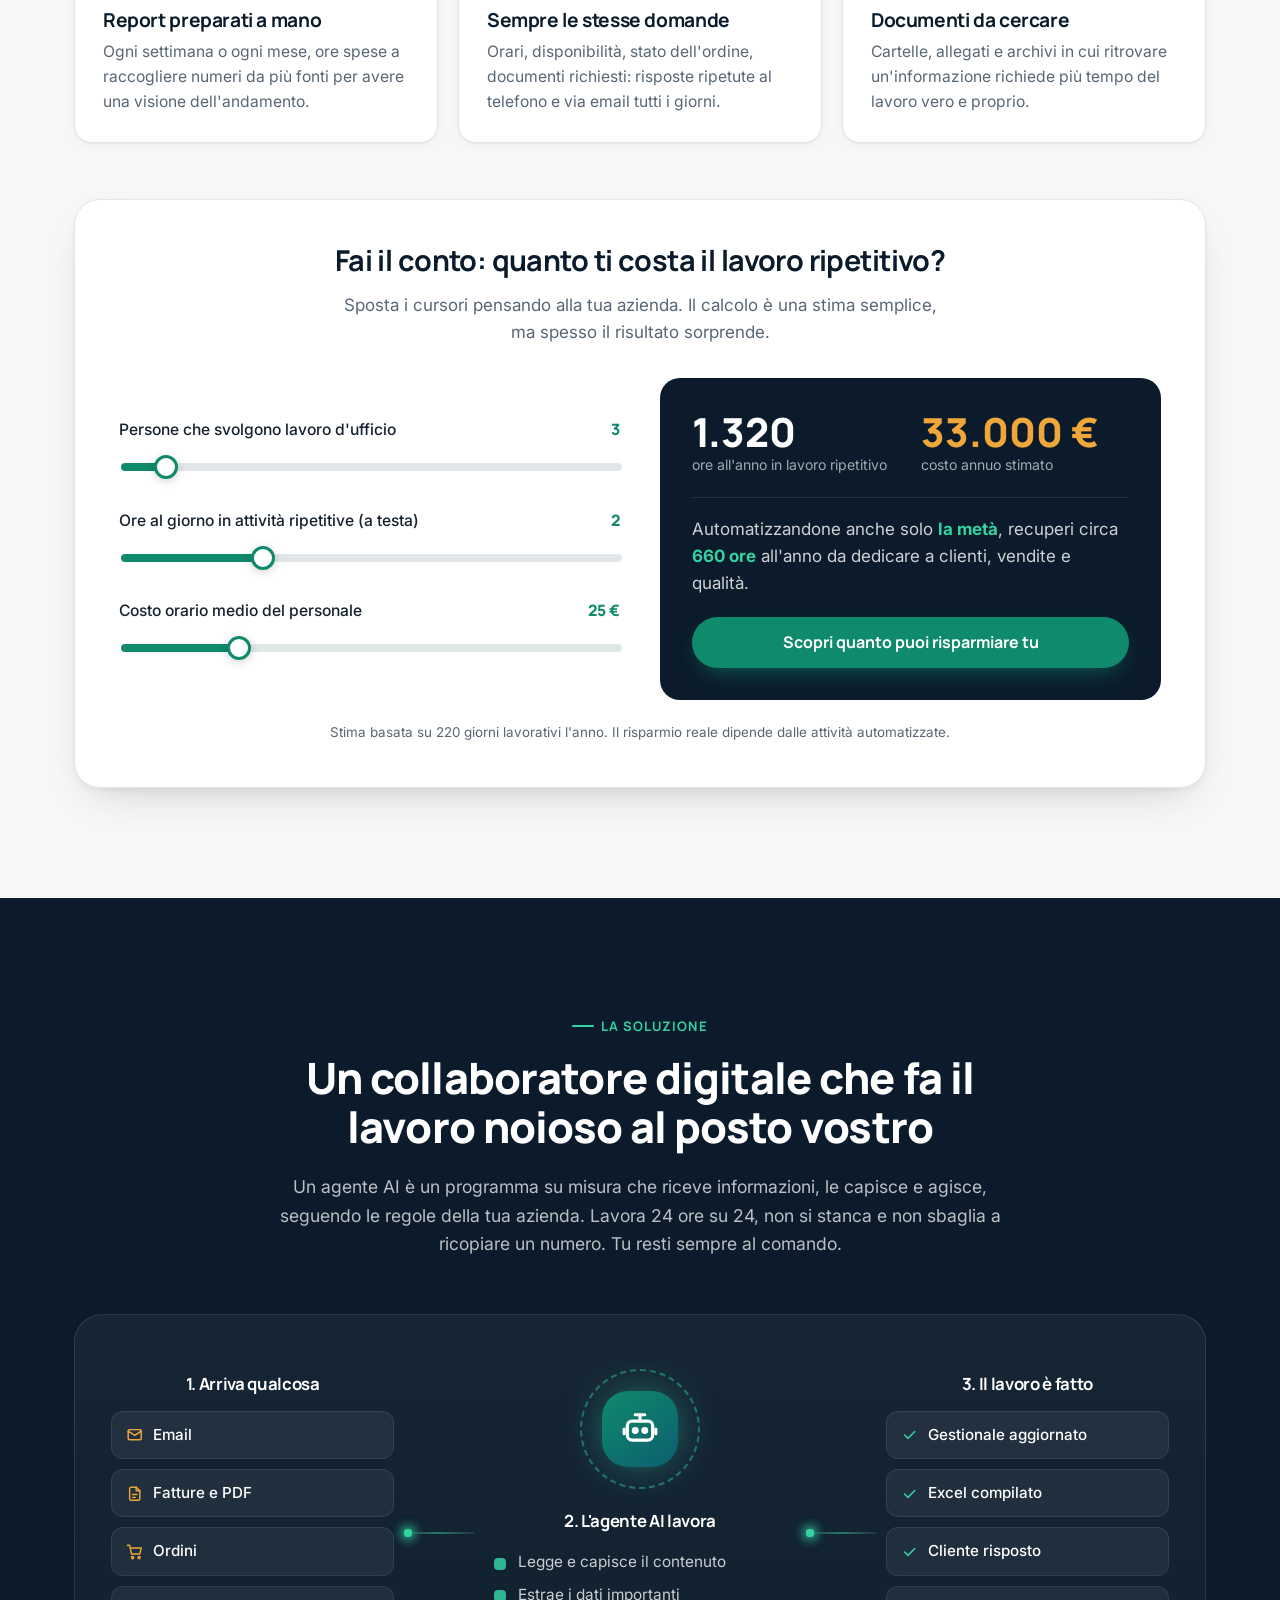
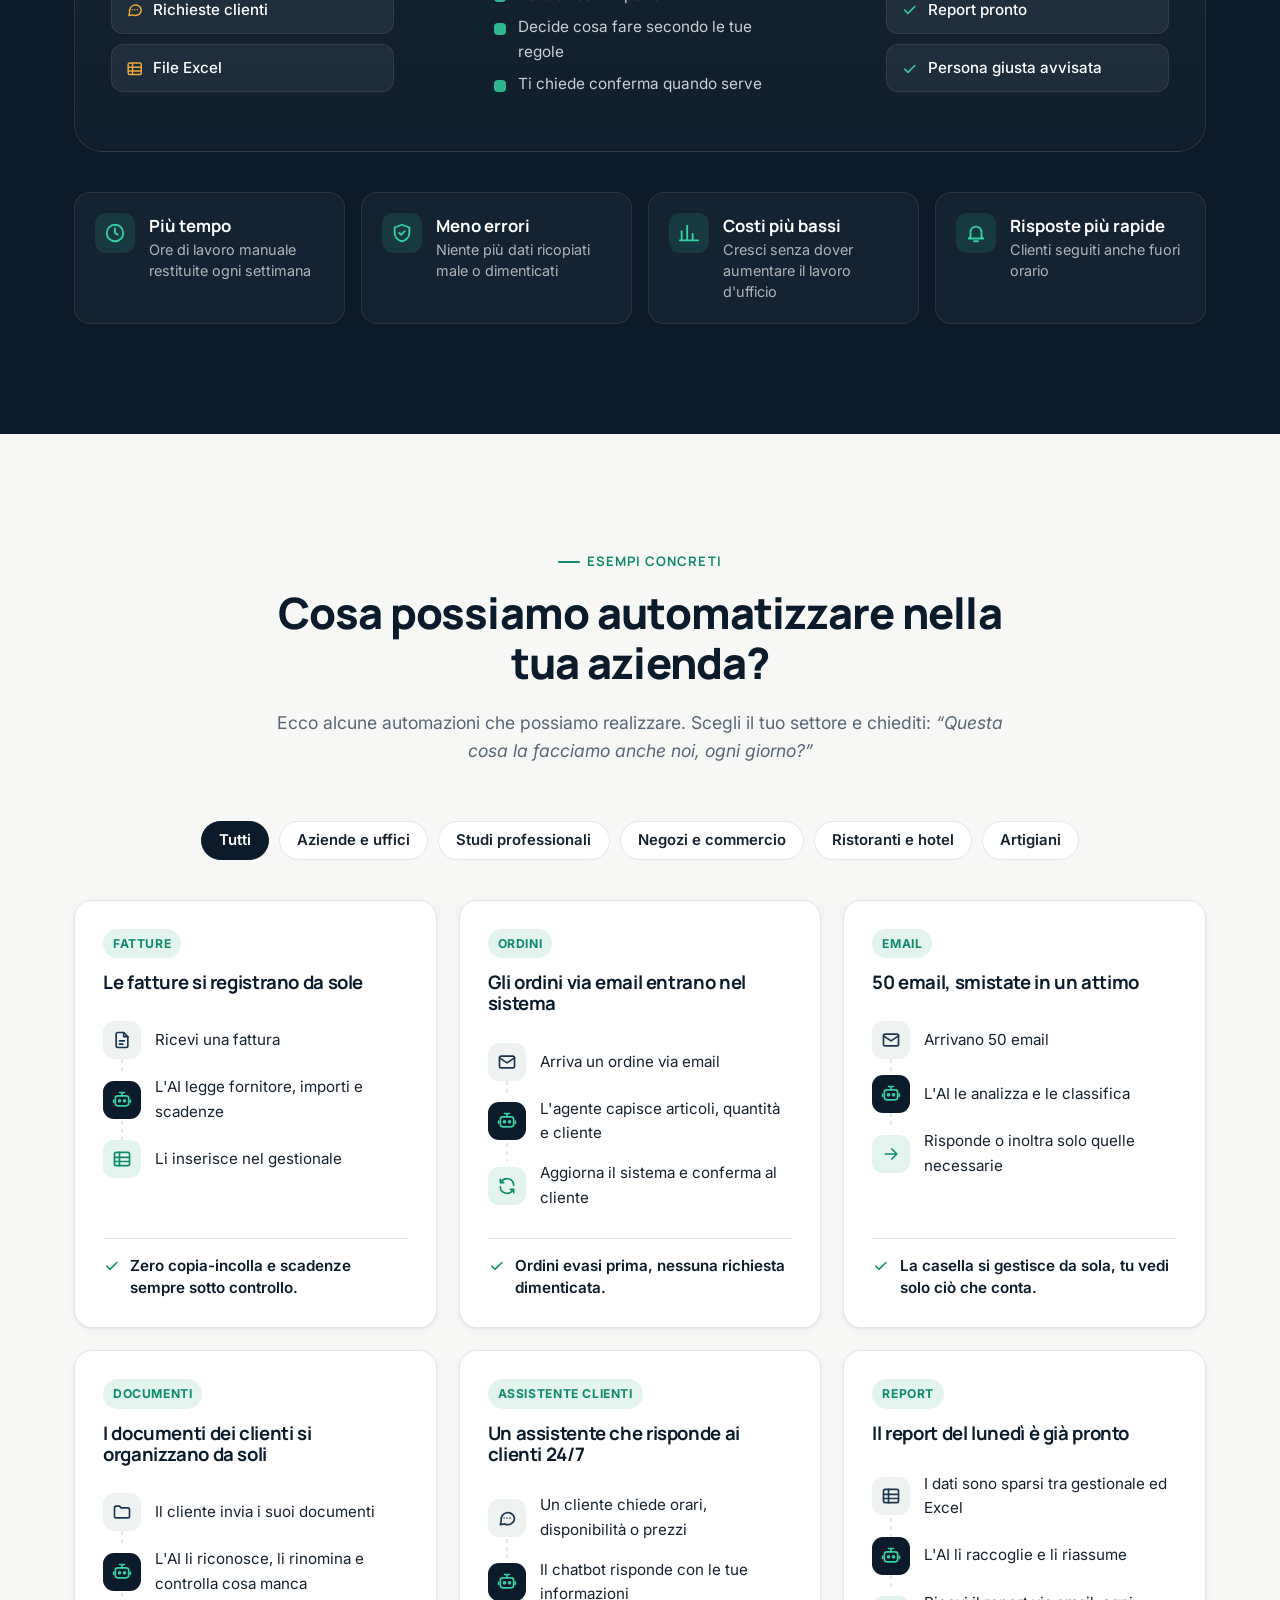
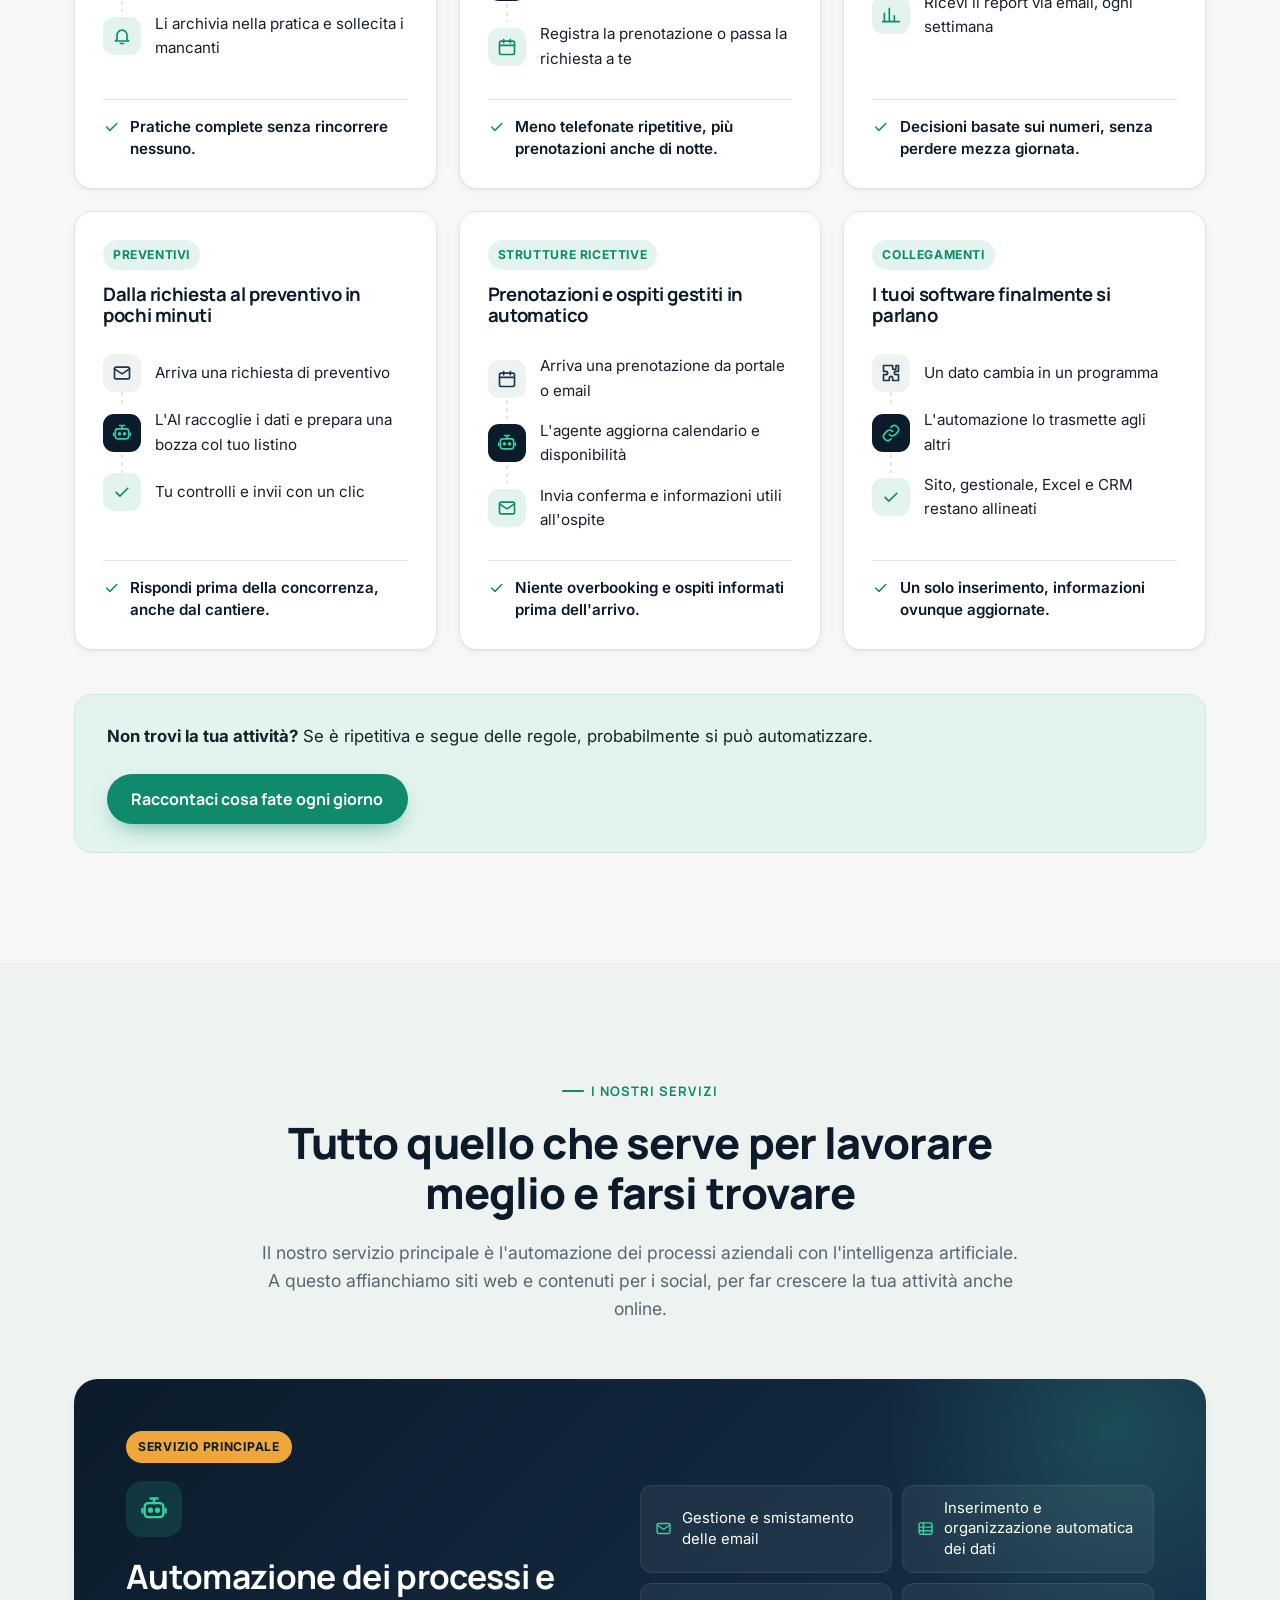
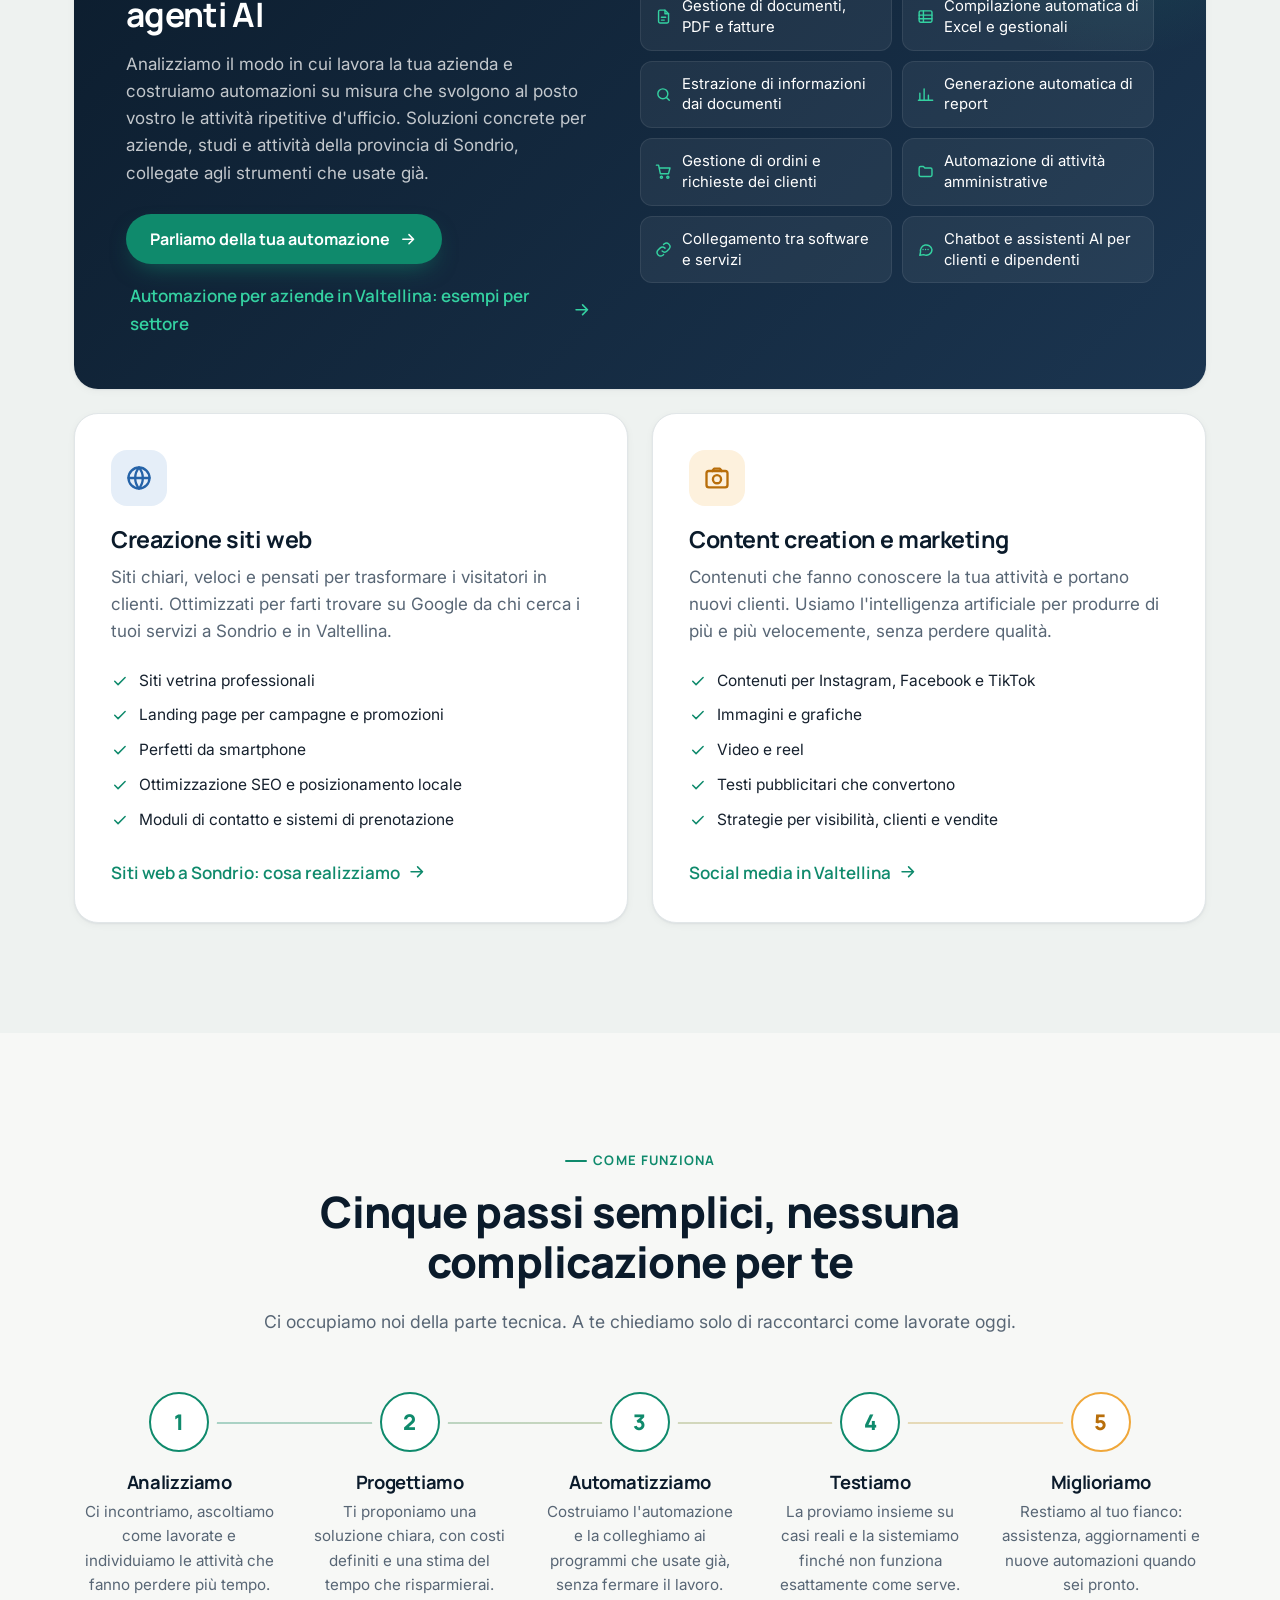
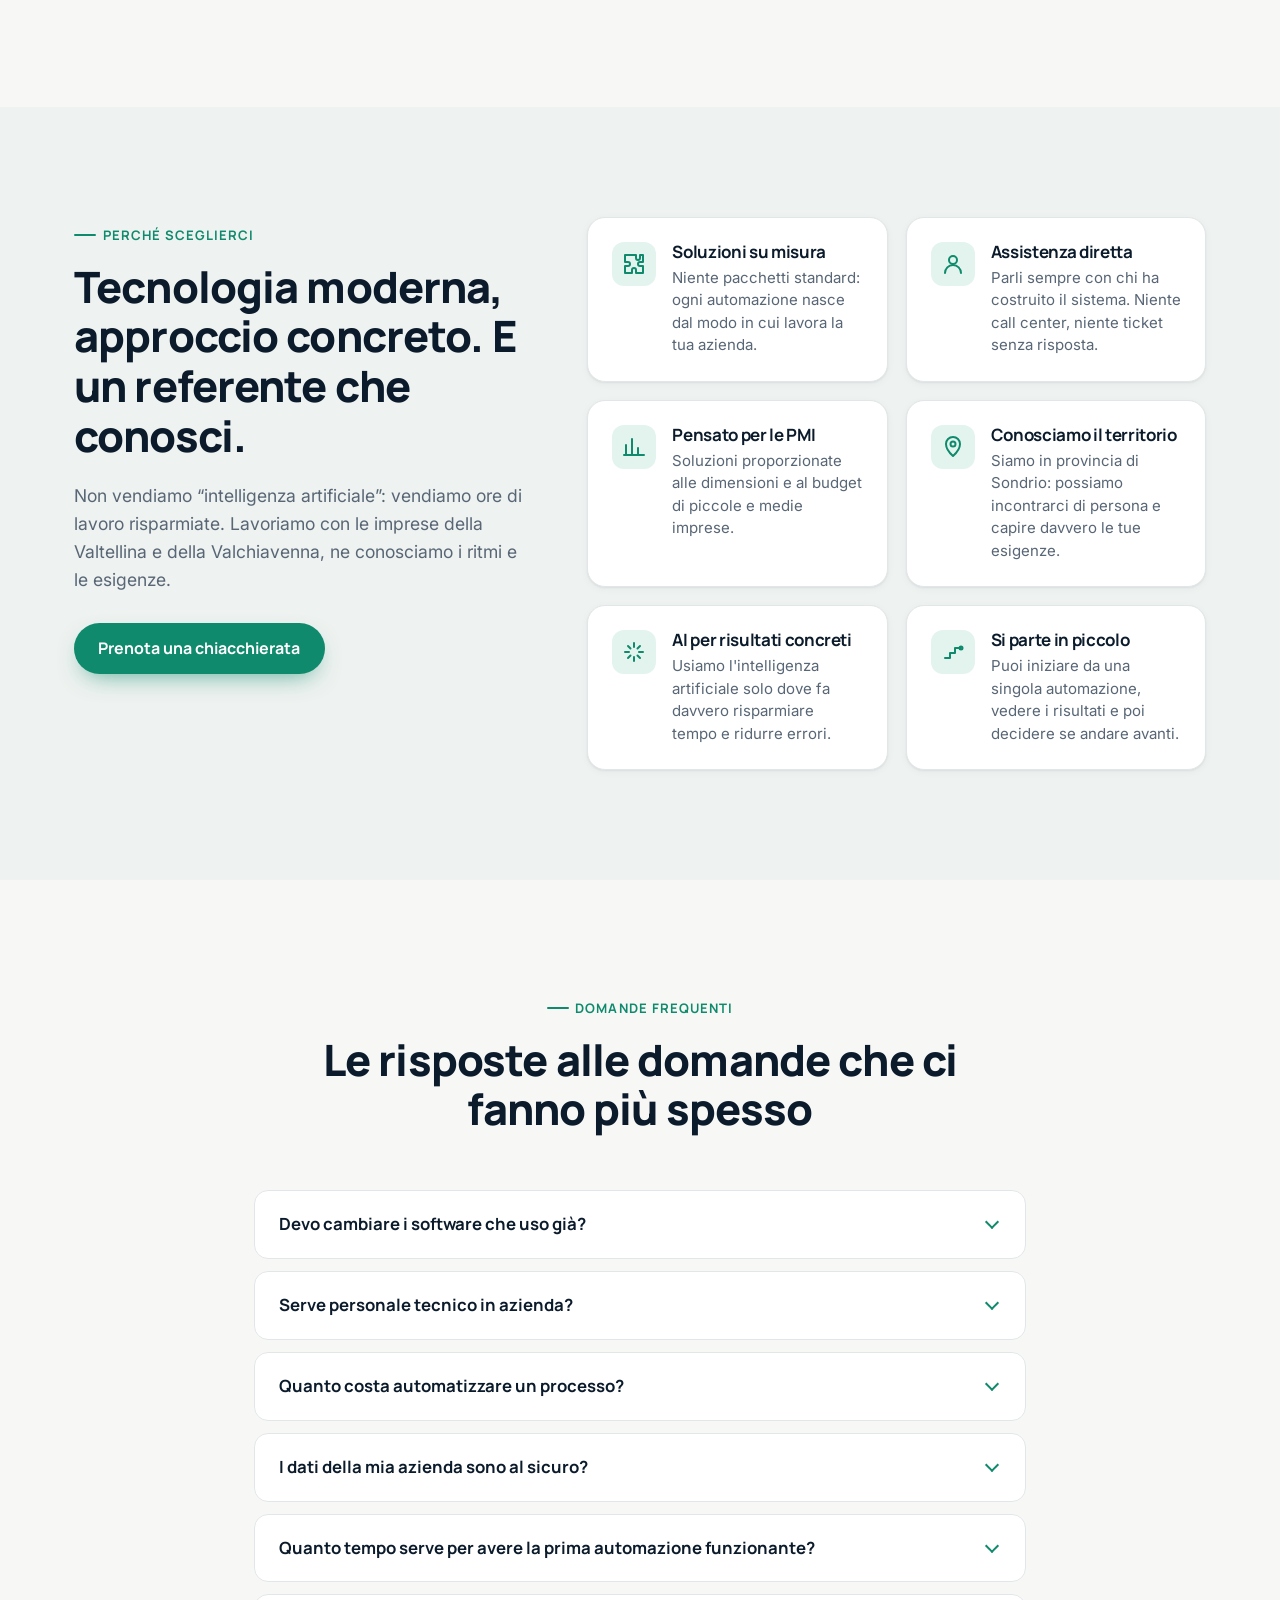
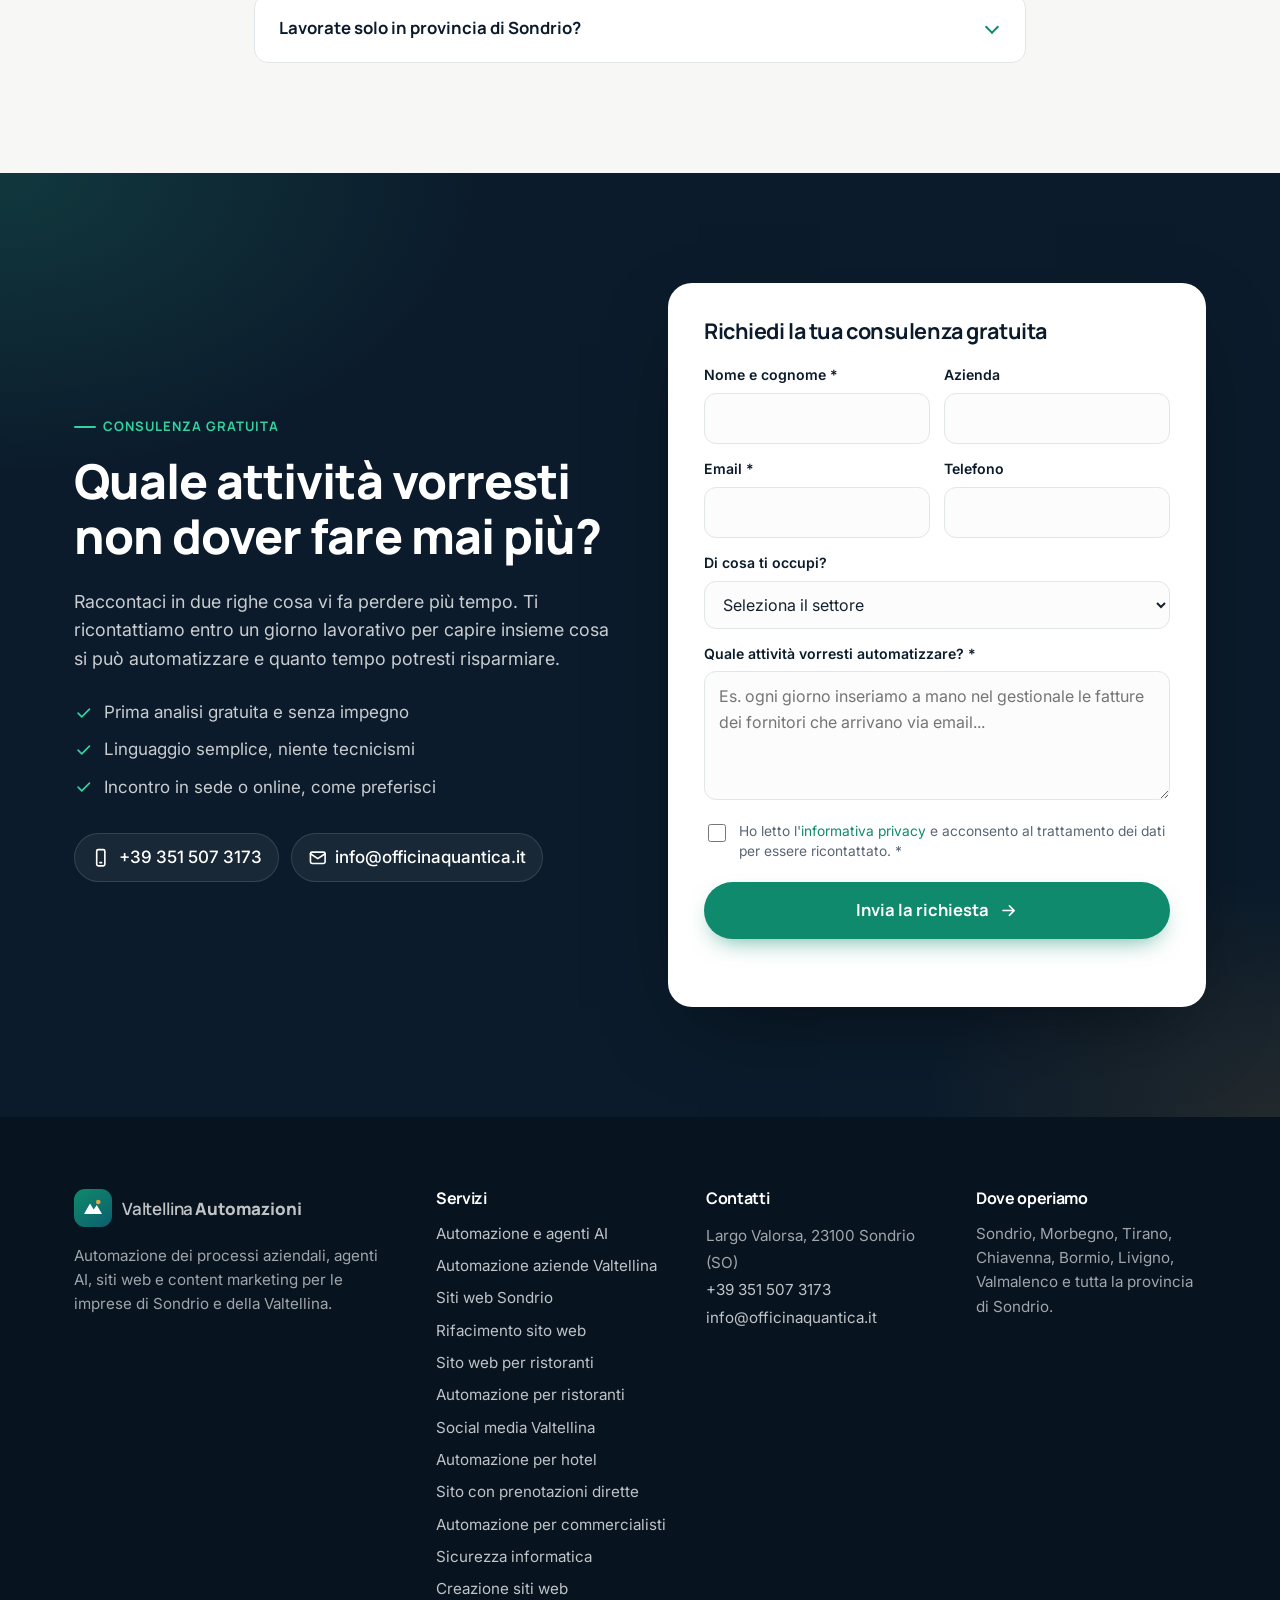
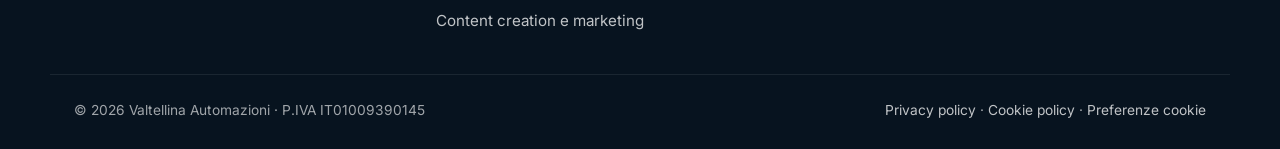
==== commit fd0dba12: "Nuova pagina: automazione per ristoranti in Valtellina (prenotazioni, promemoria, recensioni, ordini" ====
--- a/index.html
+++ b/index.html
@@ -725,6 +725,7 @@
           <li><a href="/siti-web-sondrio/">Siti web Sondrio</a></li>
           <li><a href="/rifacimento-sito-web-sondrio/">Rifacimento sito web</a></li>
           <li><a href="/sito-web-ristoranti-valtellina/">Sito web per ristoranti</a></li>
+          <li><a href="/automazione-ristoranti-valtellina/">Automazione per ristoranti</a></li>
           <li><a href="/social-media-valtellina/">Social media Valtellina</a></li>
           <li><a href="/automazione-hotel-valtellina/">Automazione per hotel</a></li>
           <li><a href="/sito-prenotazioni-dirette-case-vacanza/">Sito con prenotazioni dirette</a></li>
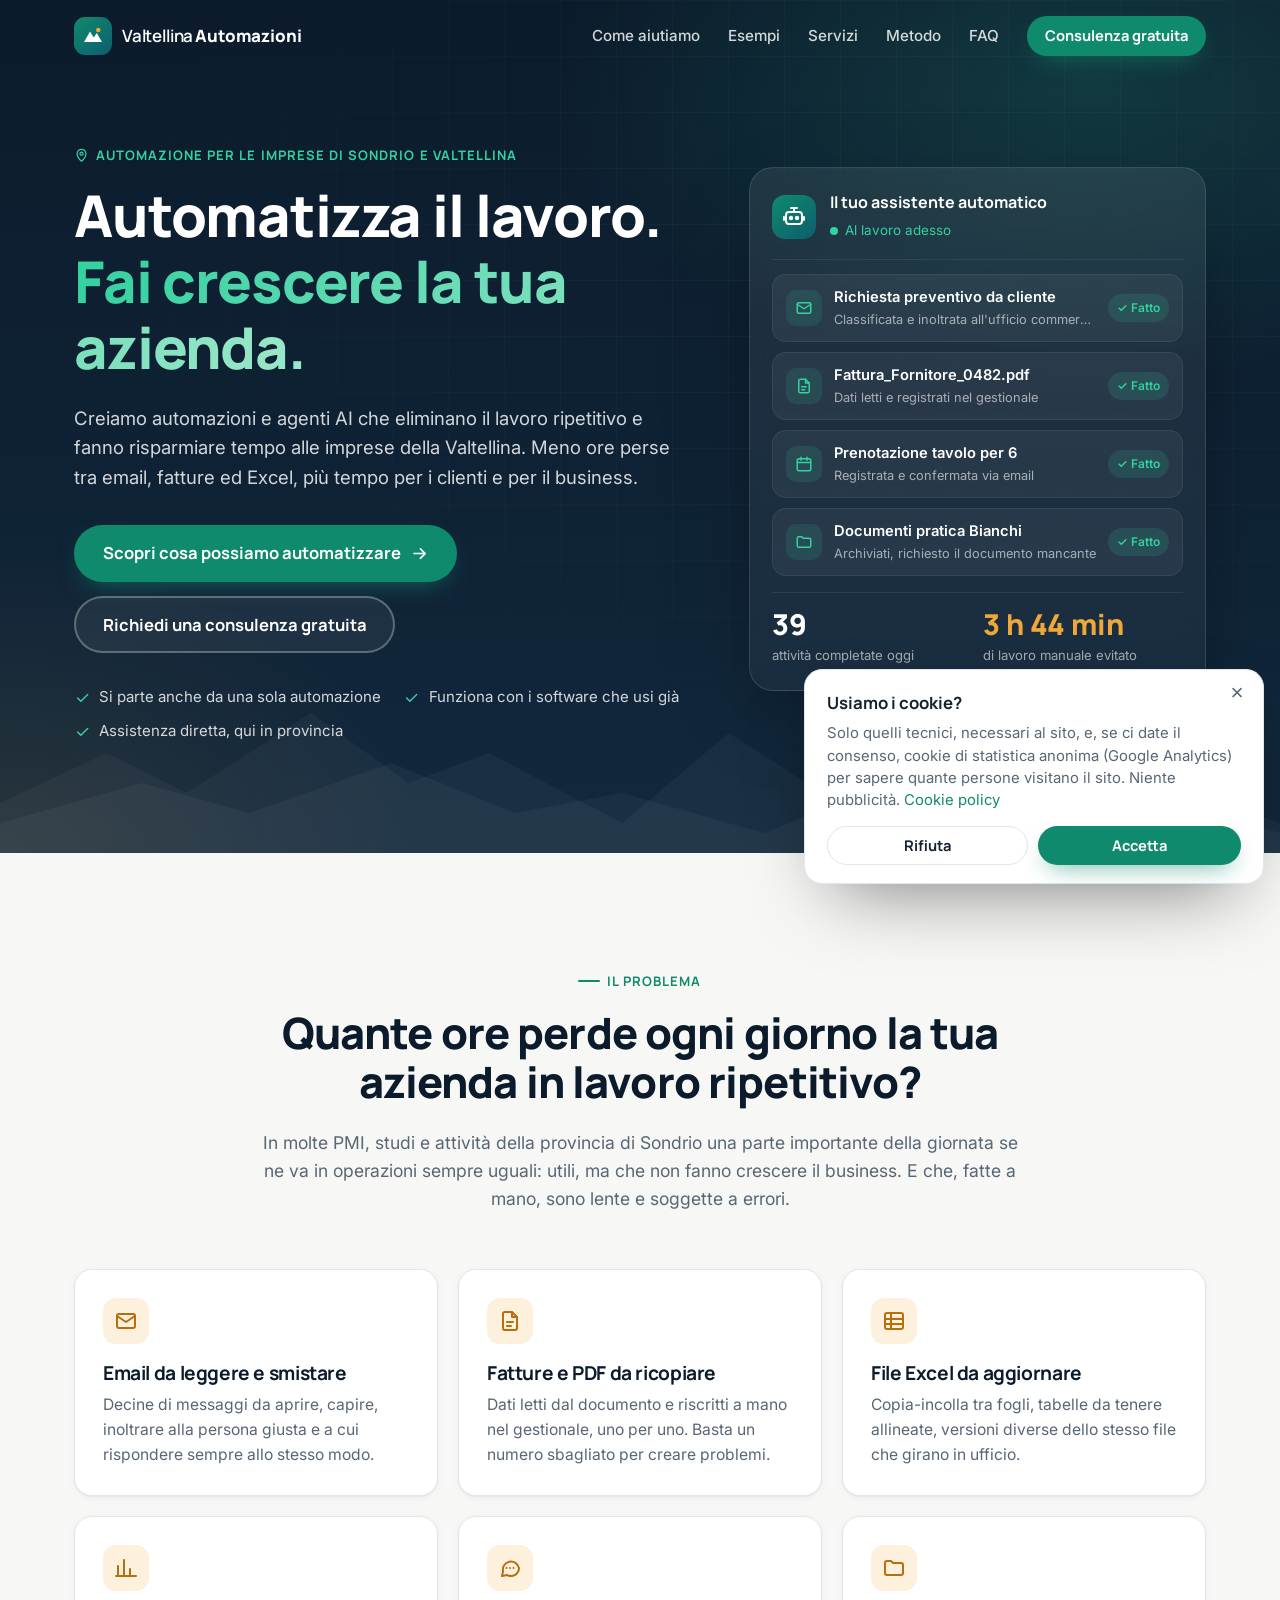
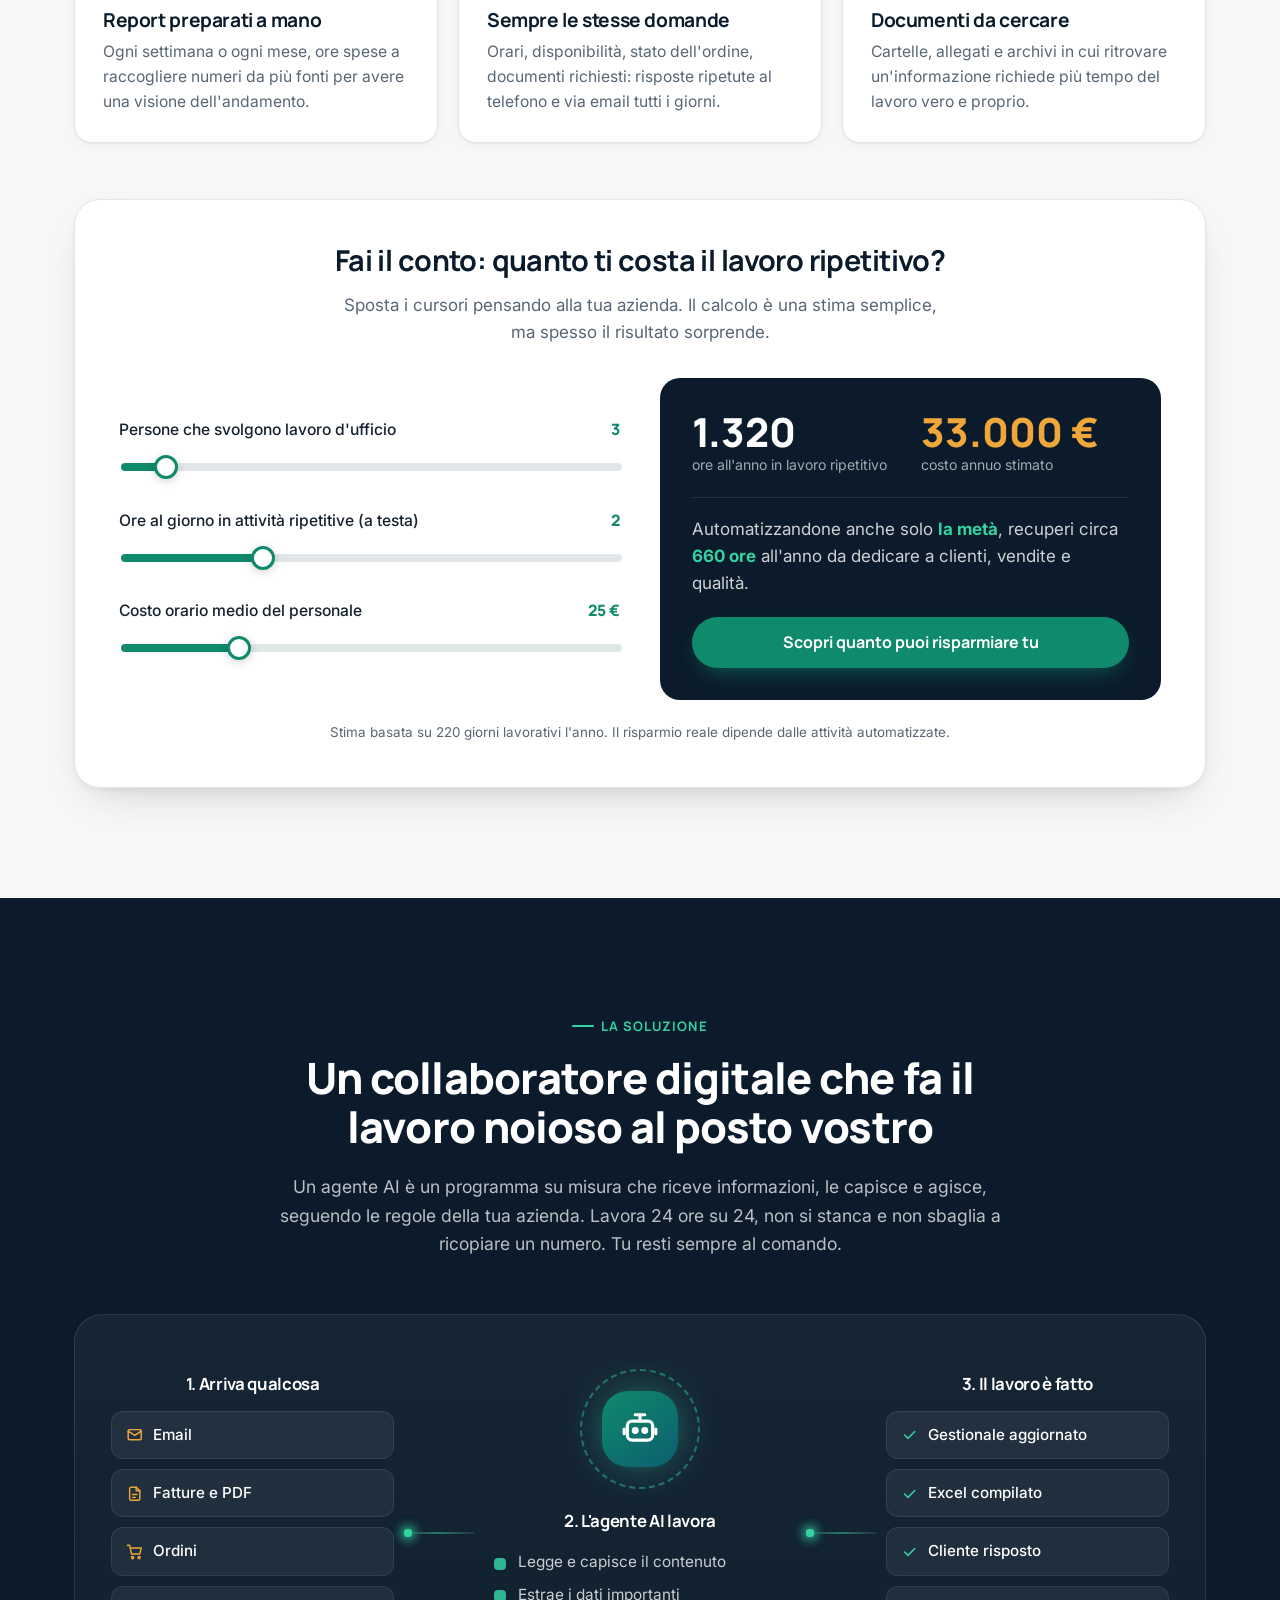
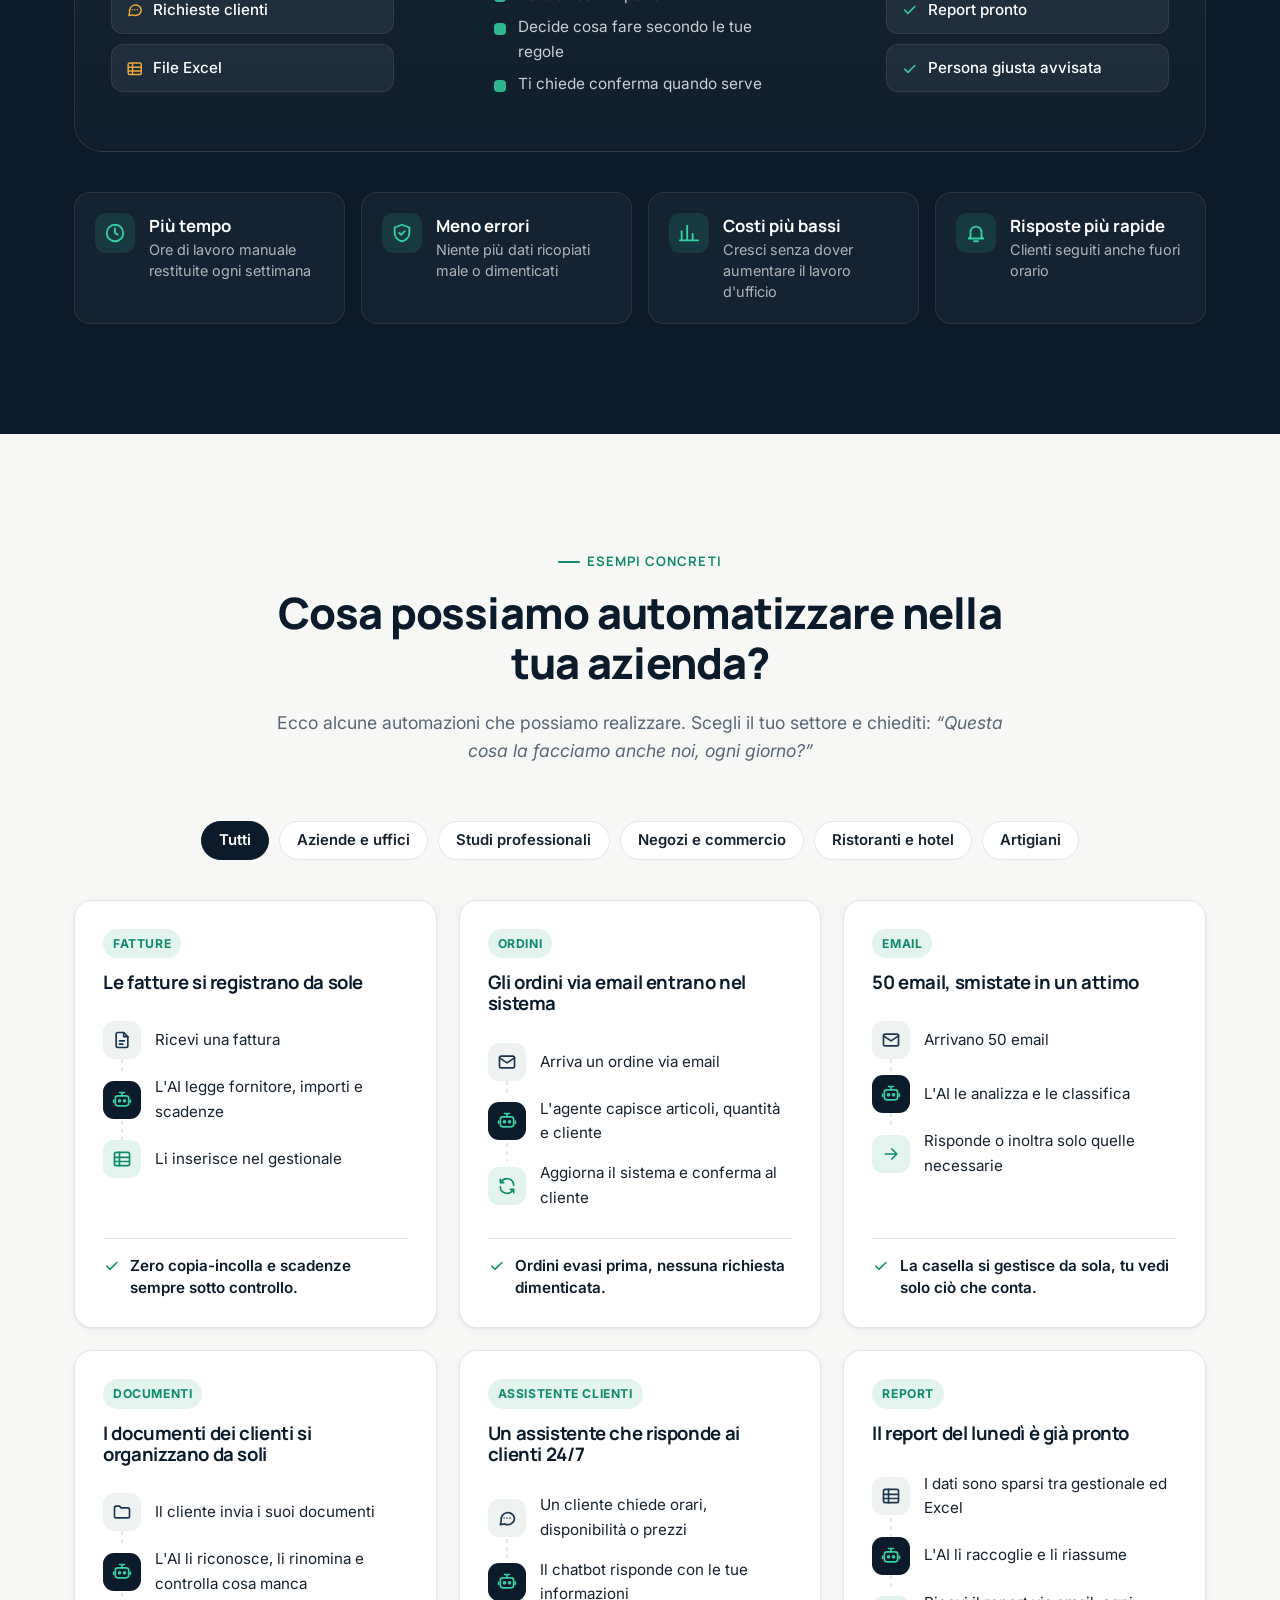
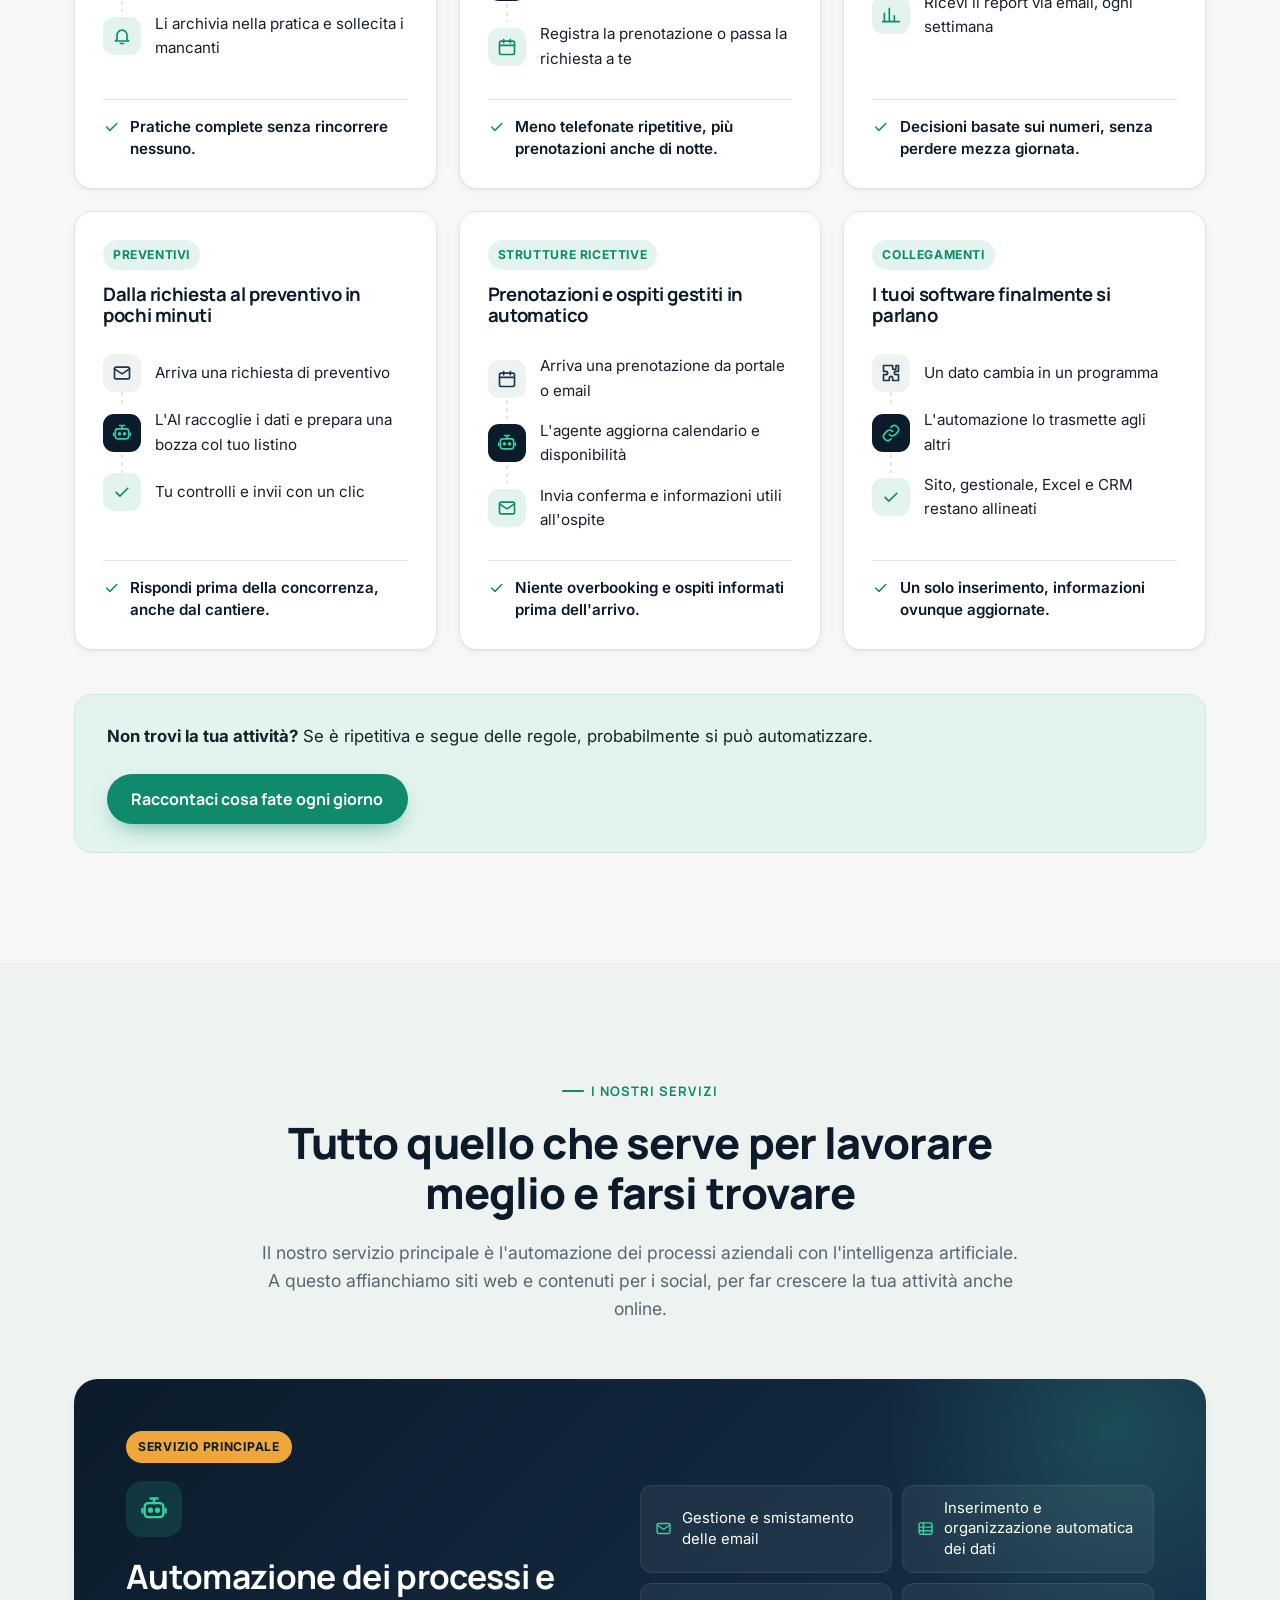
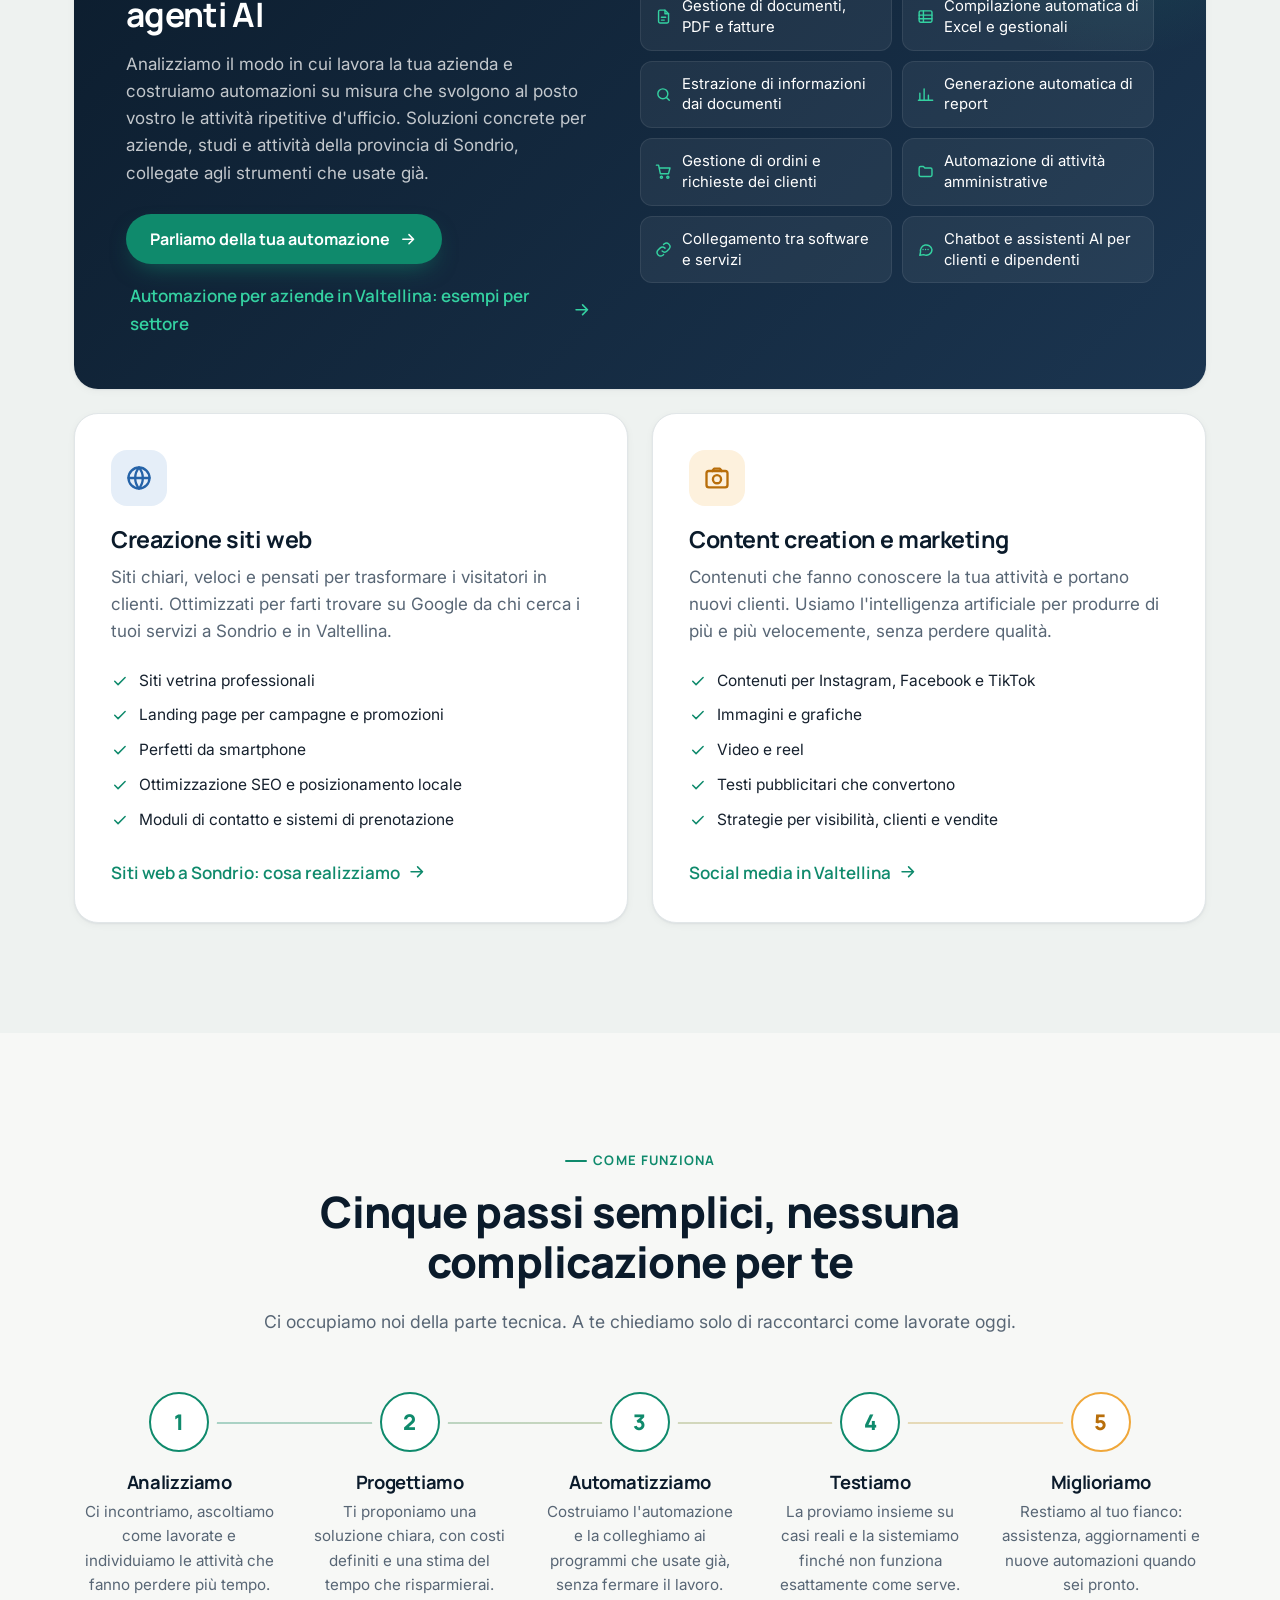
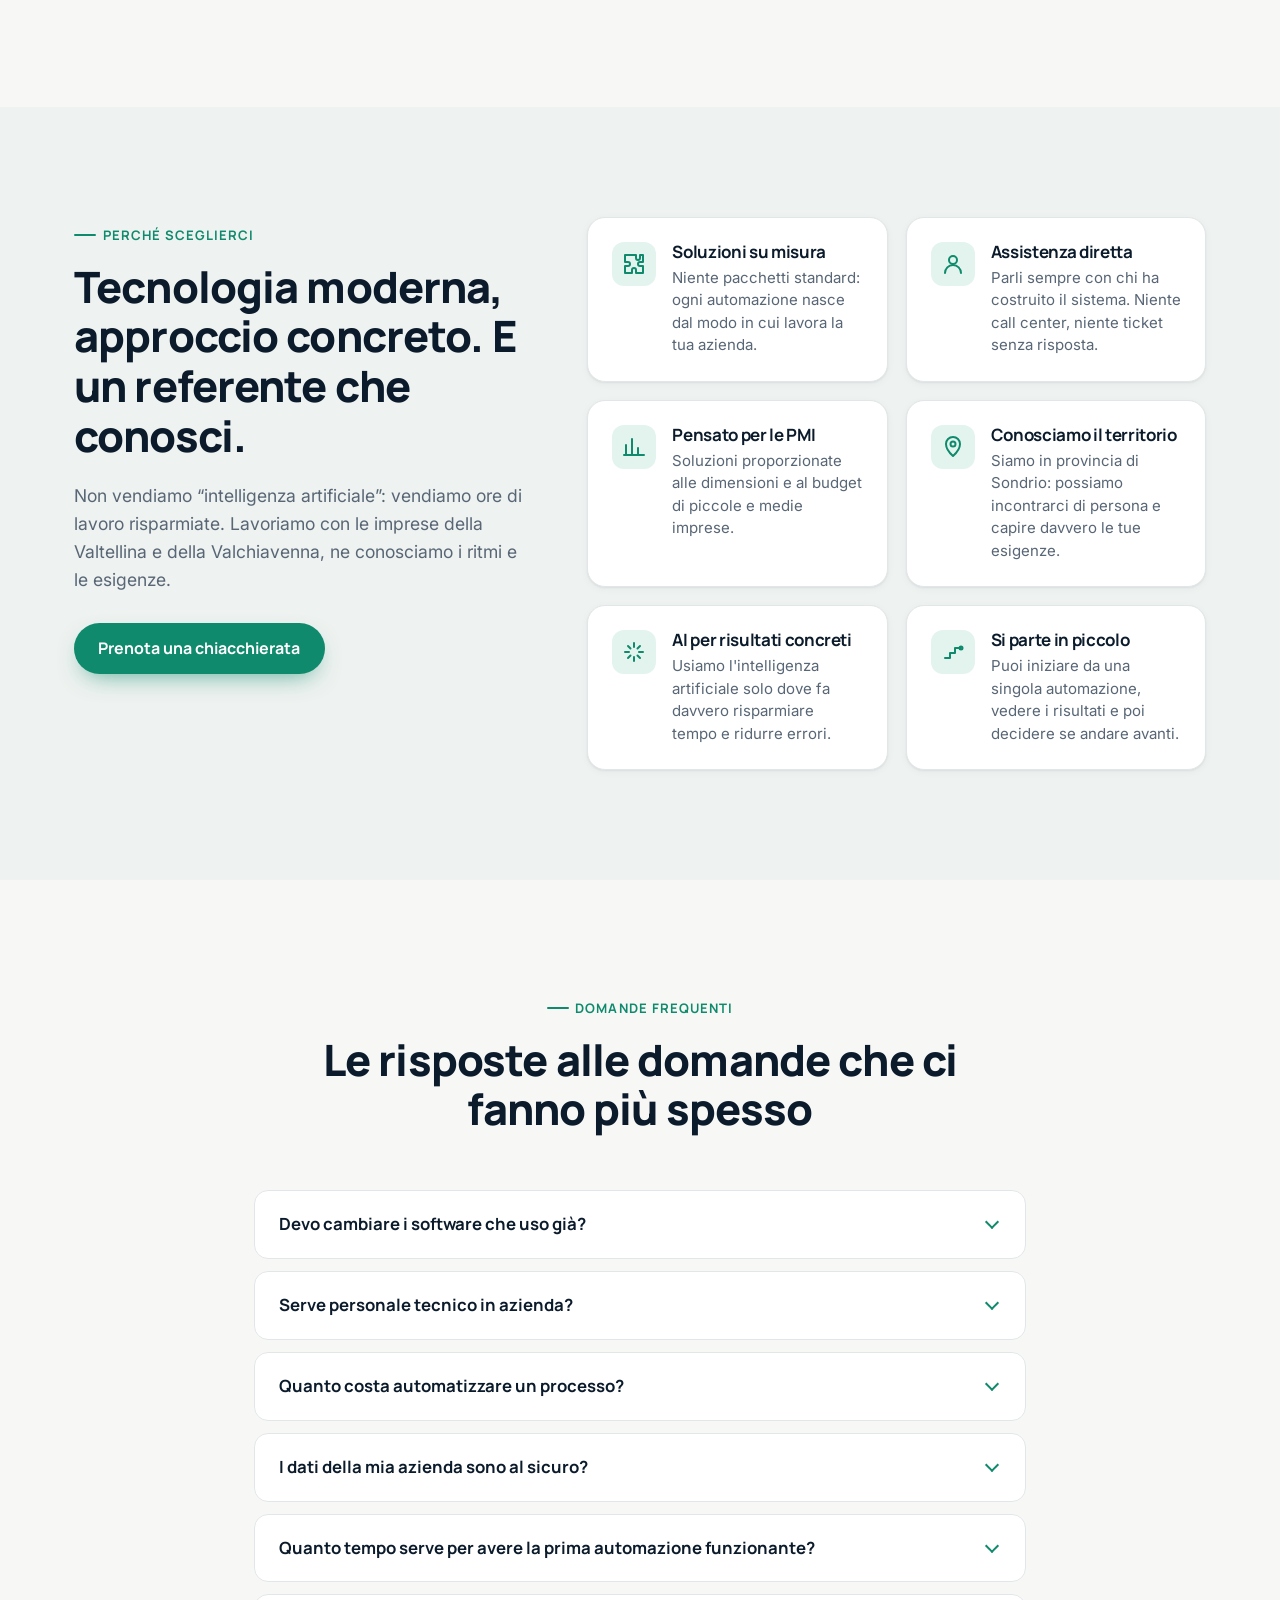
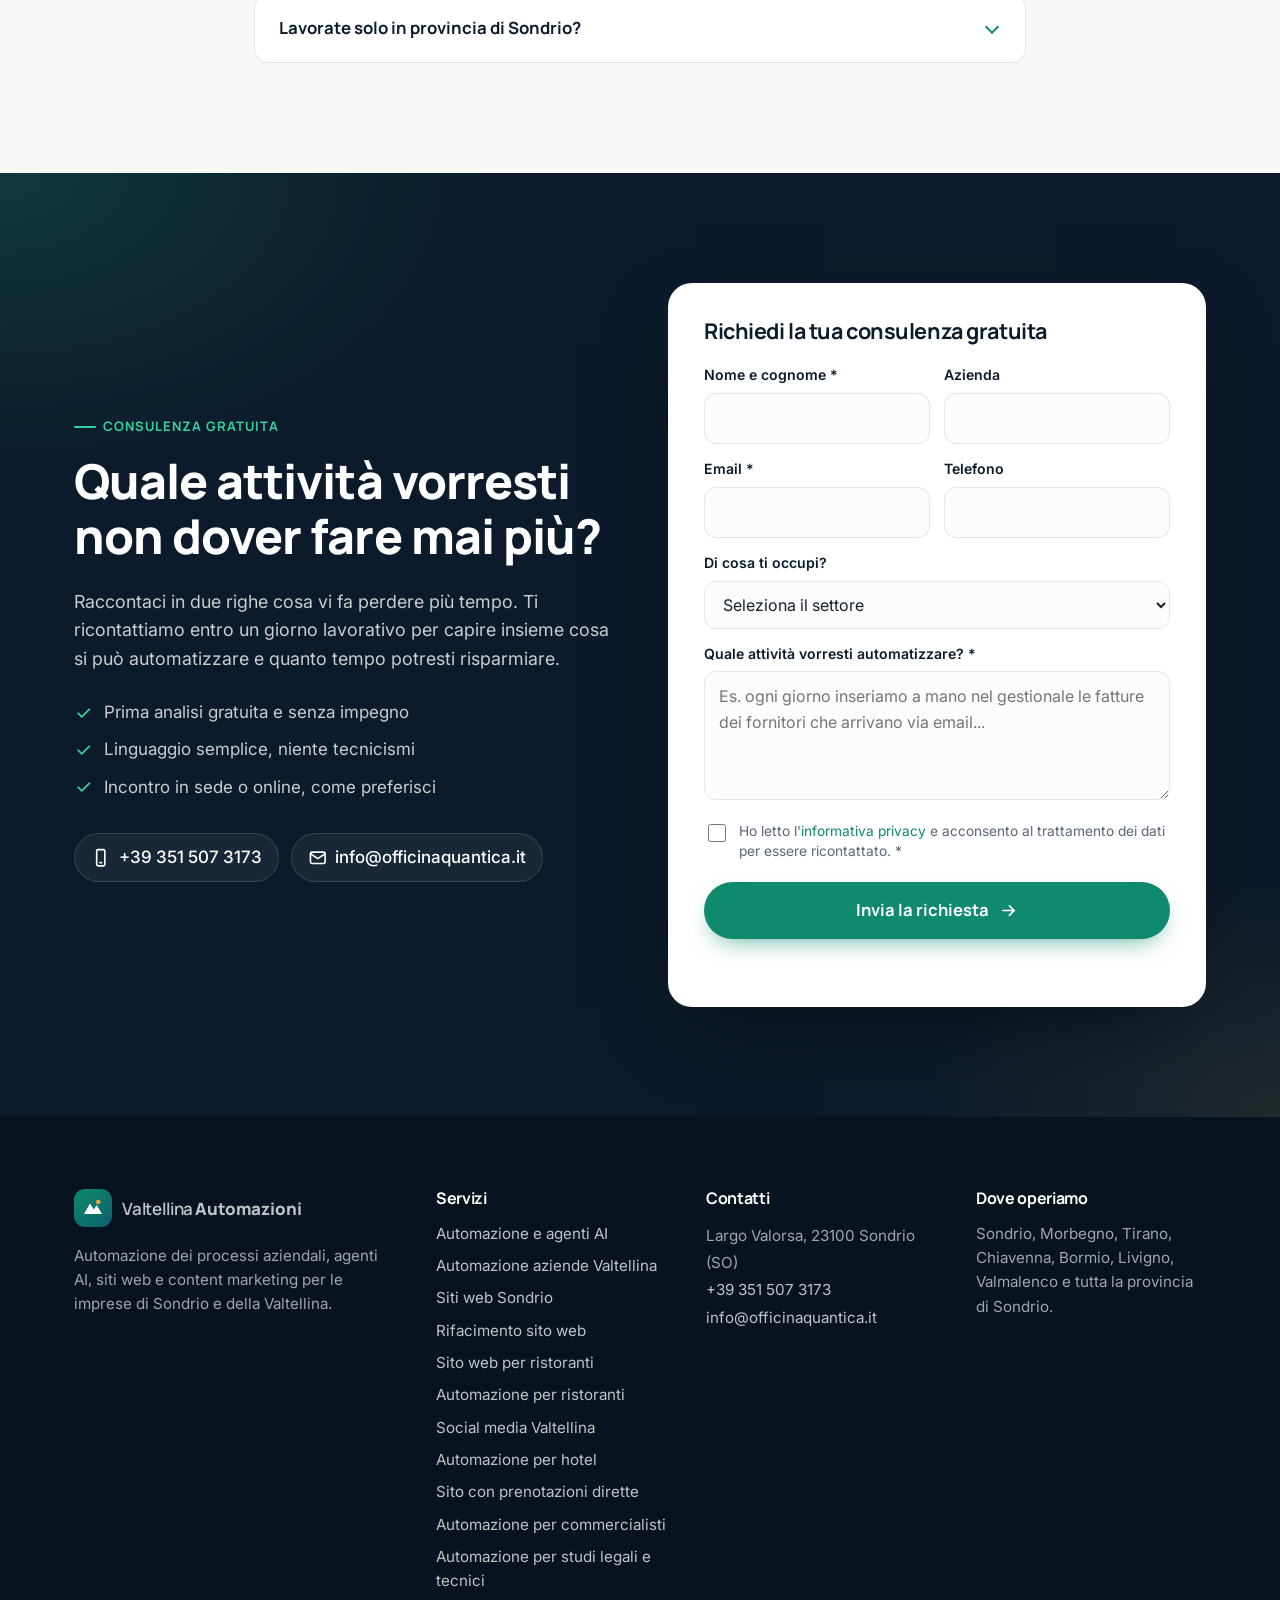
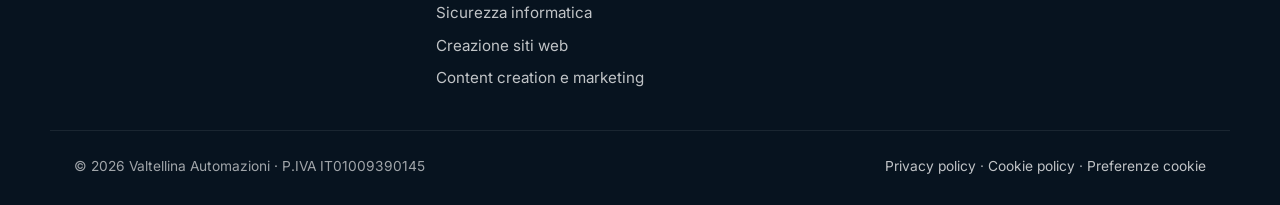
==== commit 1e68b9c2: "Nuova pagina: automazione per studi legali e tecnici (email, PEC, scadenze, bozze) Co-Authored-By: C" ====
--- a/index.html
+++ b/index.html
@@ -730,6 +730,7 @@
           <li><a href="/automazione-hotel-valtellina/">Automazione per hotel</a></li>
           <li><a href="/sito-prenotazioni-dirette-case-vacanza/">Sito con prenotazioni dirette</a></li>
           <li><a href="/automazione-commercialisti-sondrio/">Automazione per commercialisti</a></li>
+          <li><a href="/automazione-studi-legali-tecnici-sondrio/">Automazione per studi legali e tecnici</a></li>
           <li><a href="/sicurezza-informatica-automazioni/">Sicurezza informatica</a></li>
           <li><a href="#siti-web">Creazione siti web</a></li>
           <li><a href="#content-marketing">Content creation e marketing</a></li>
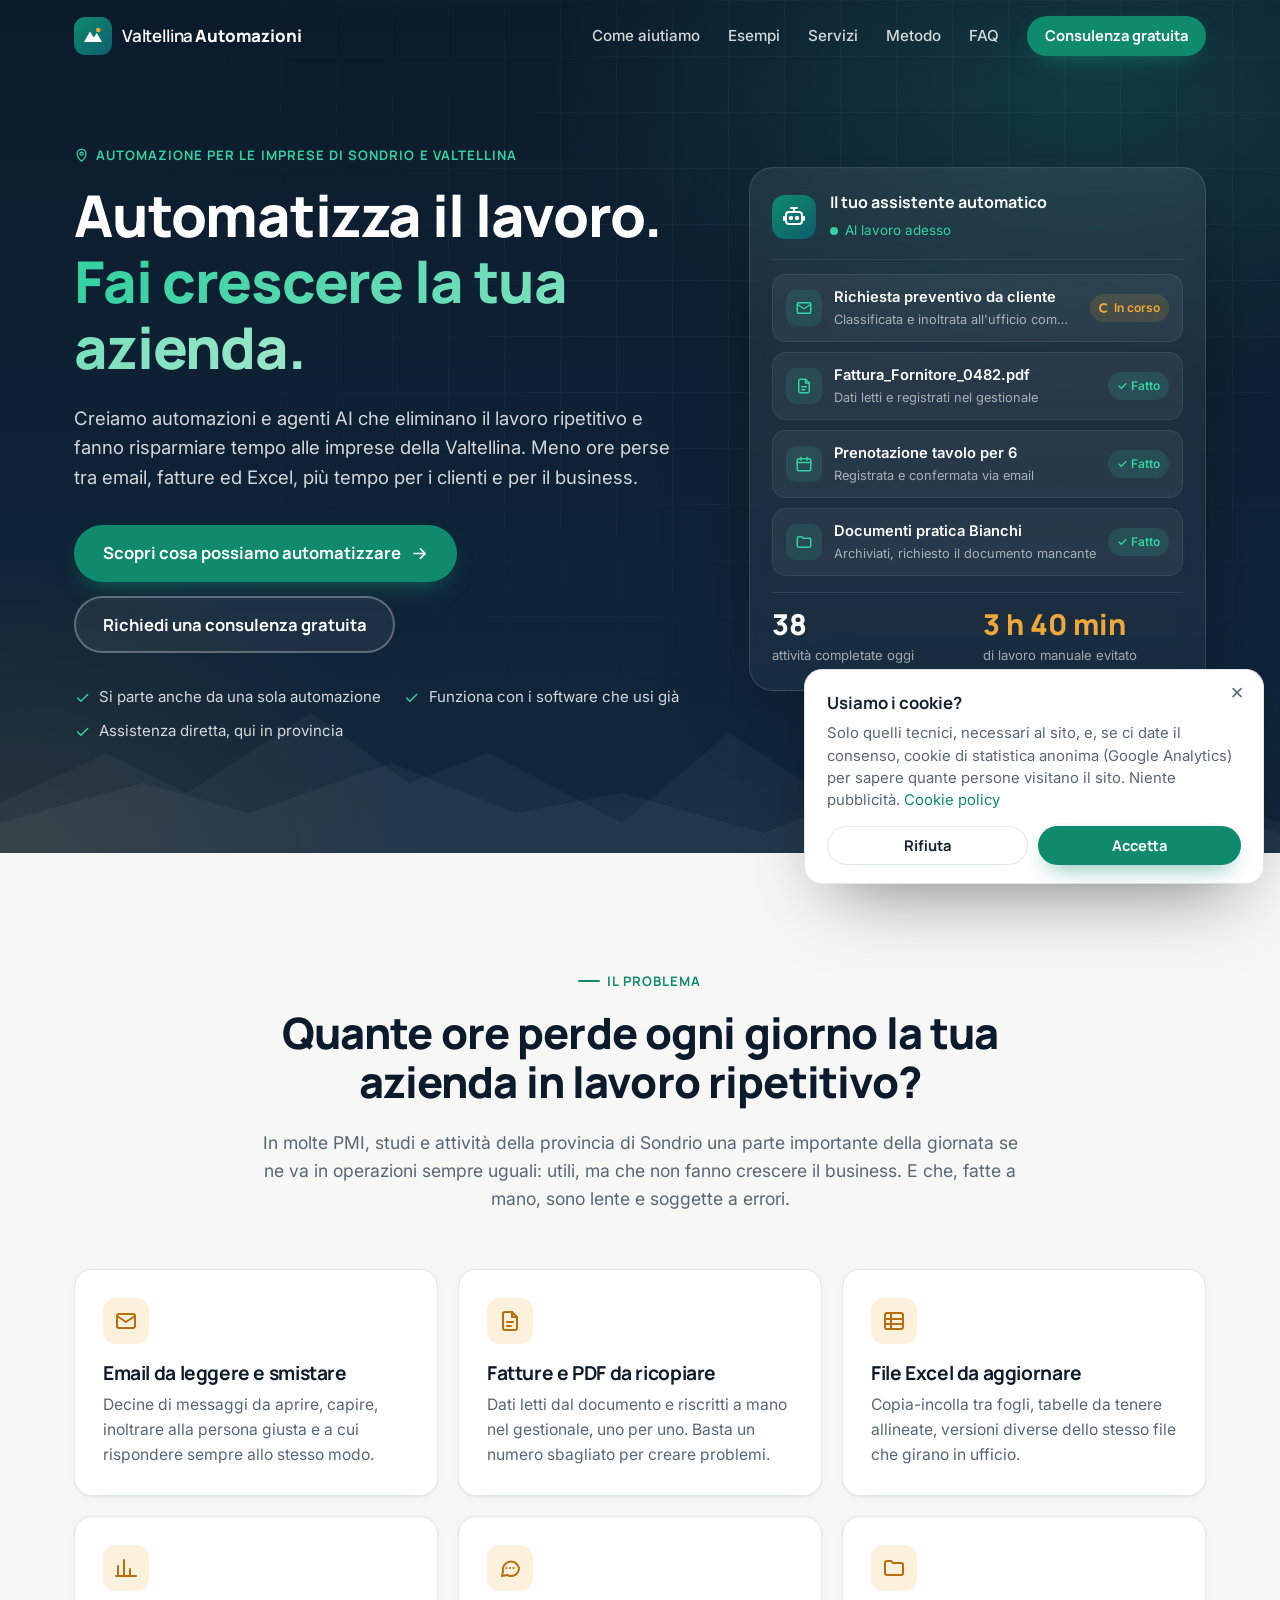
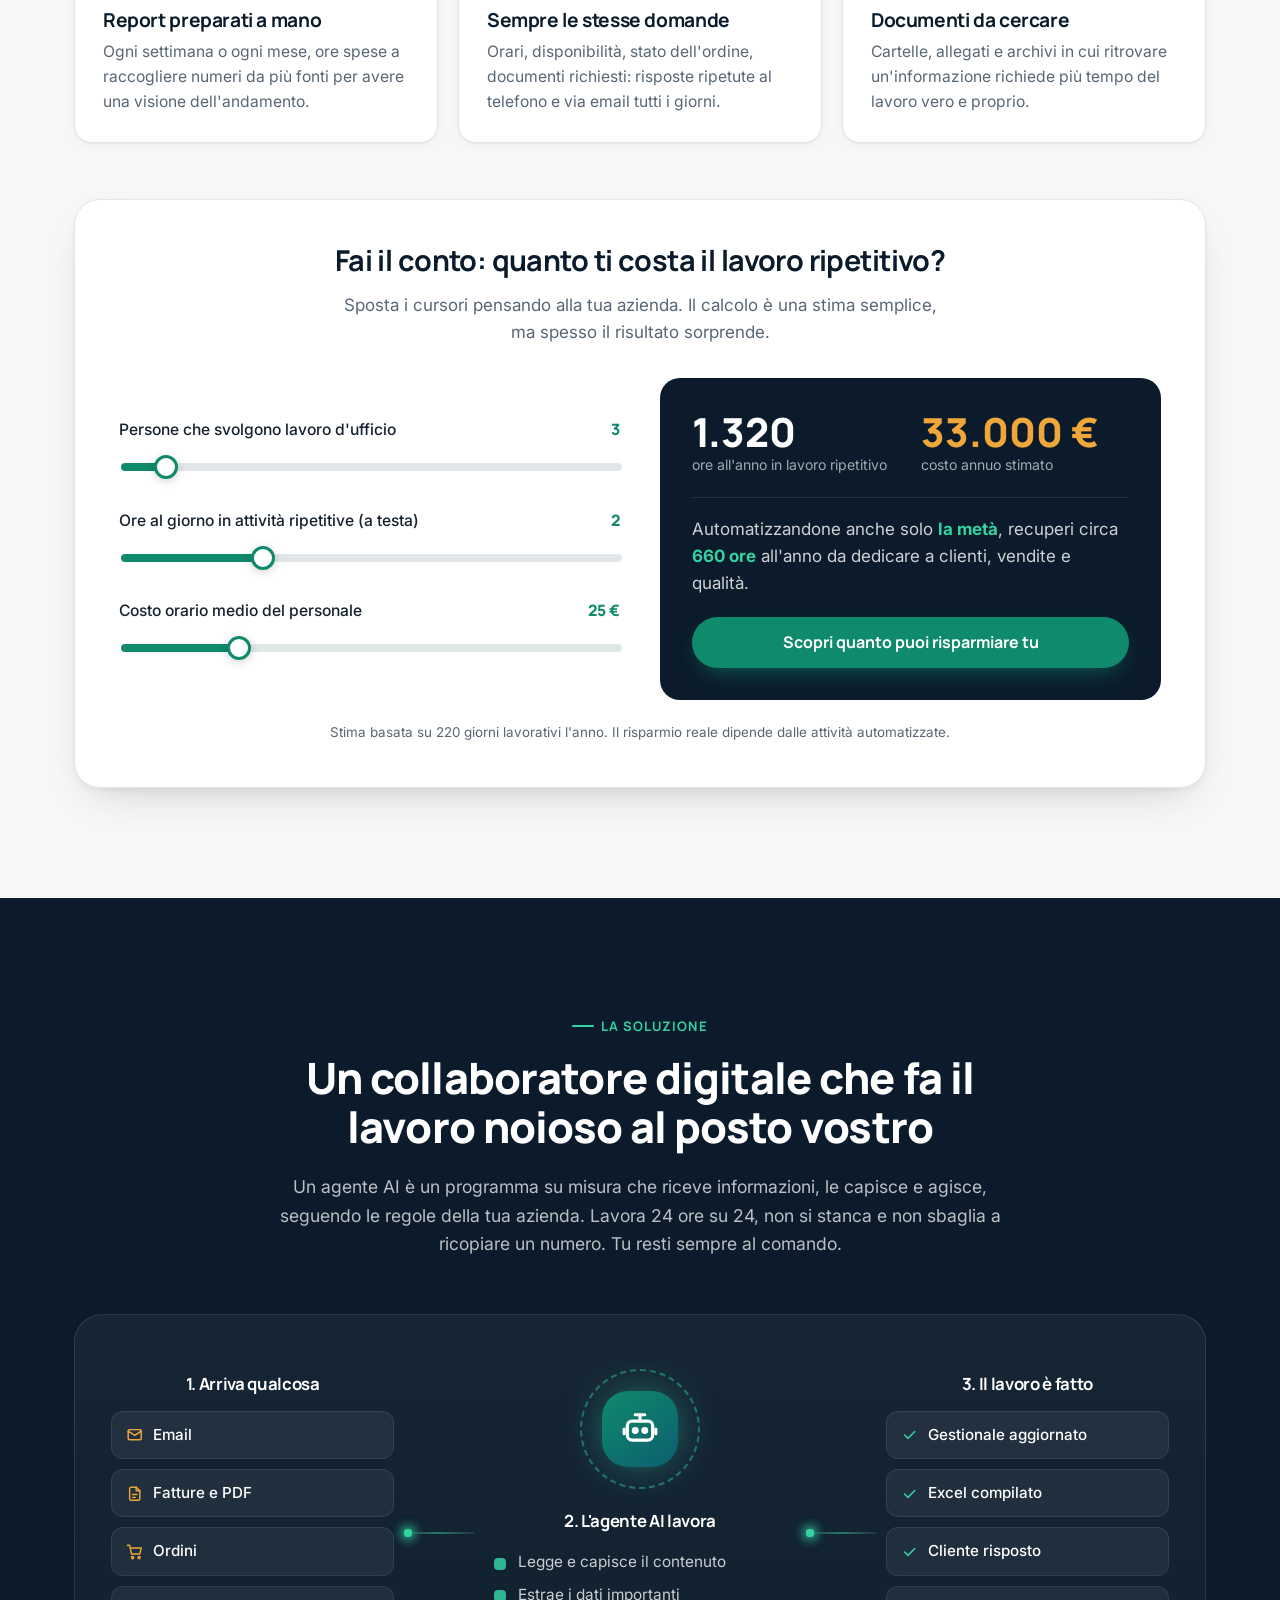
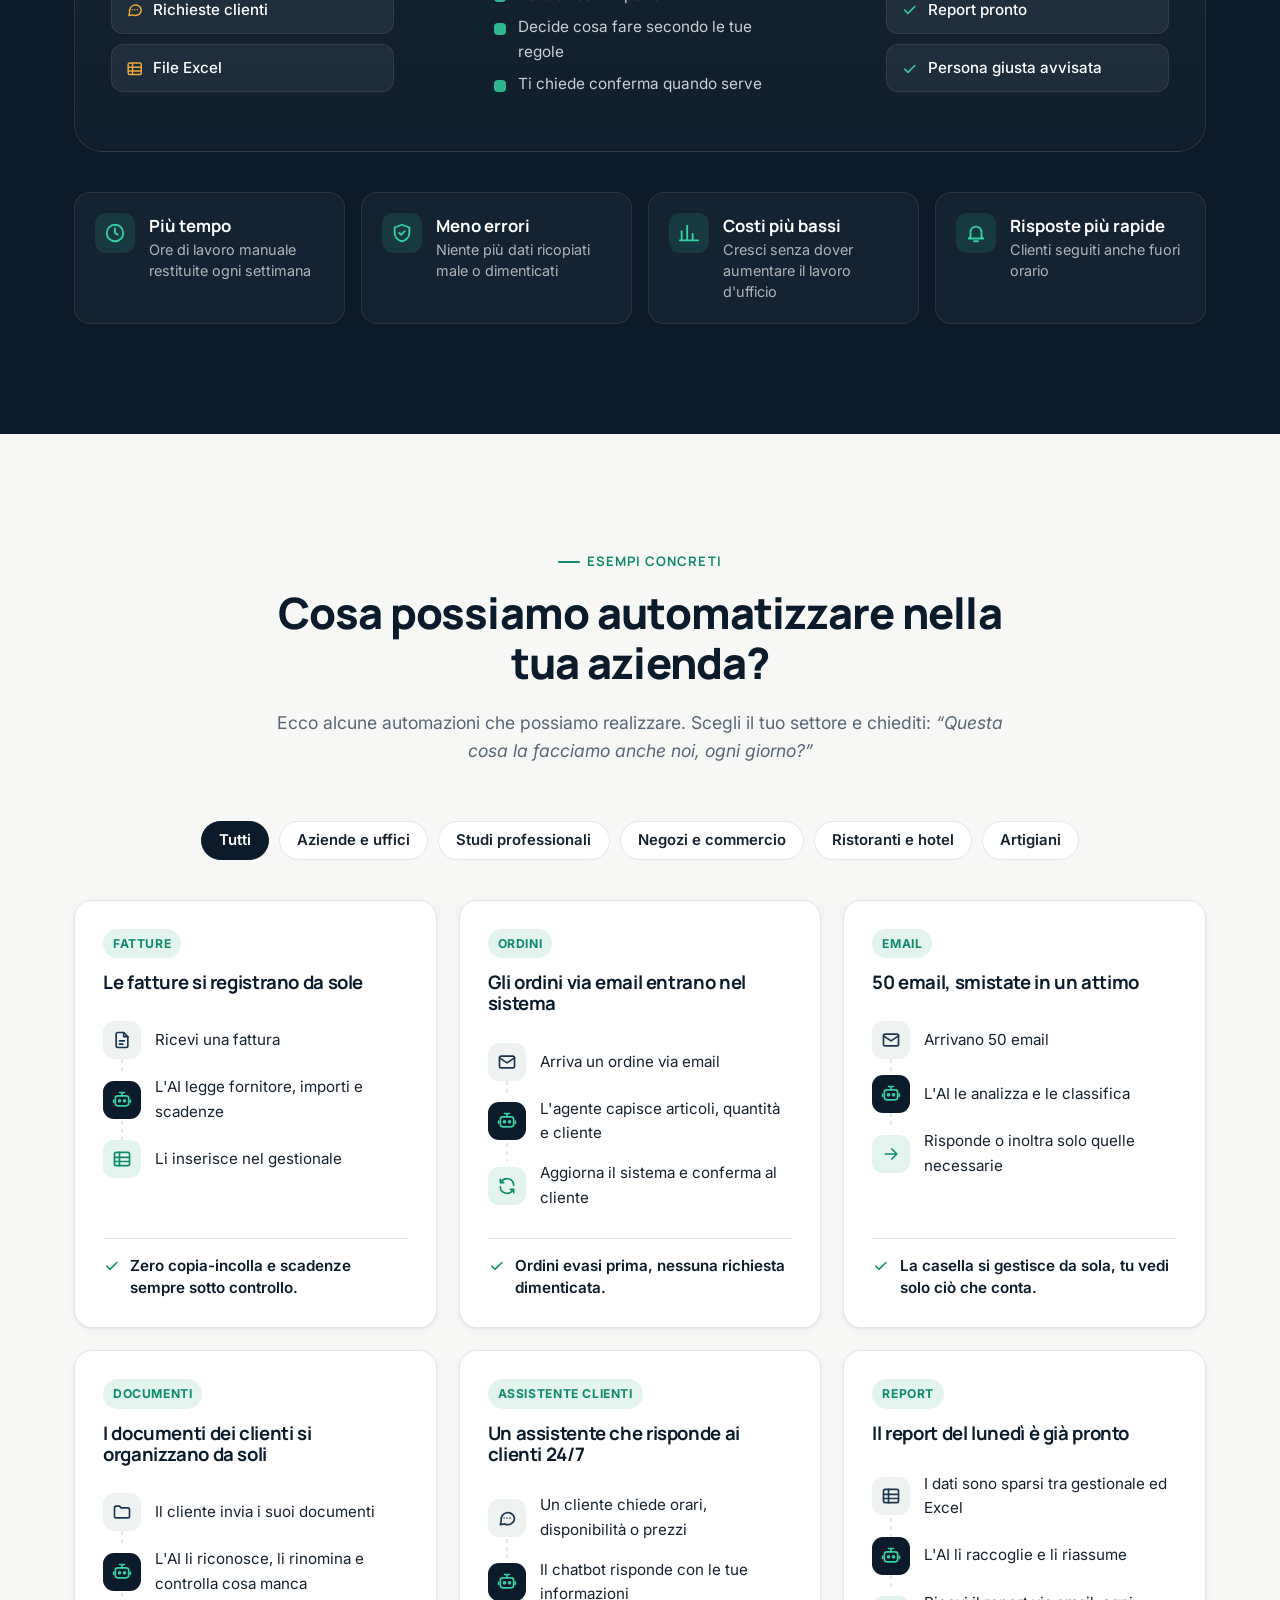
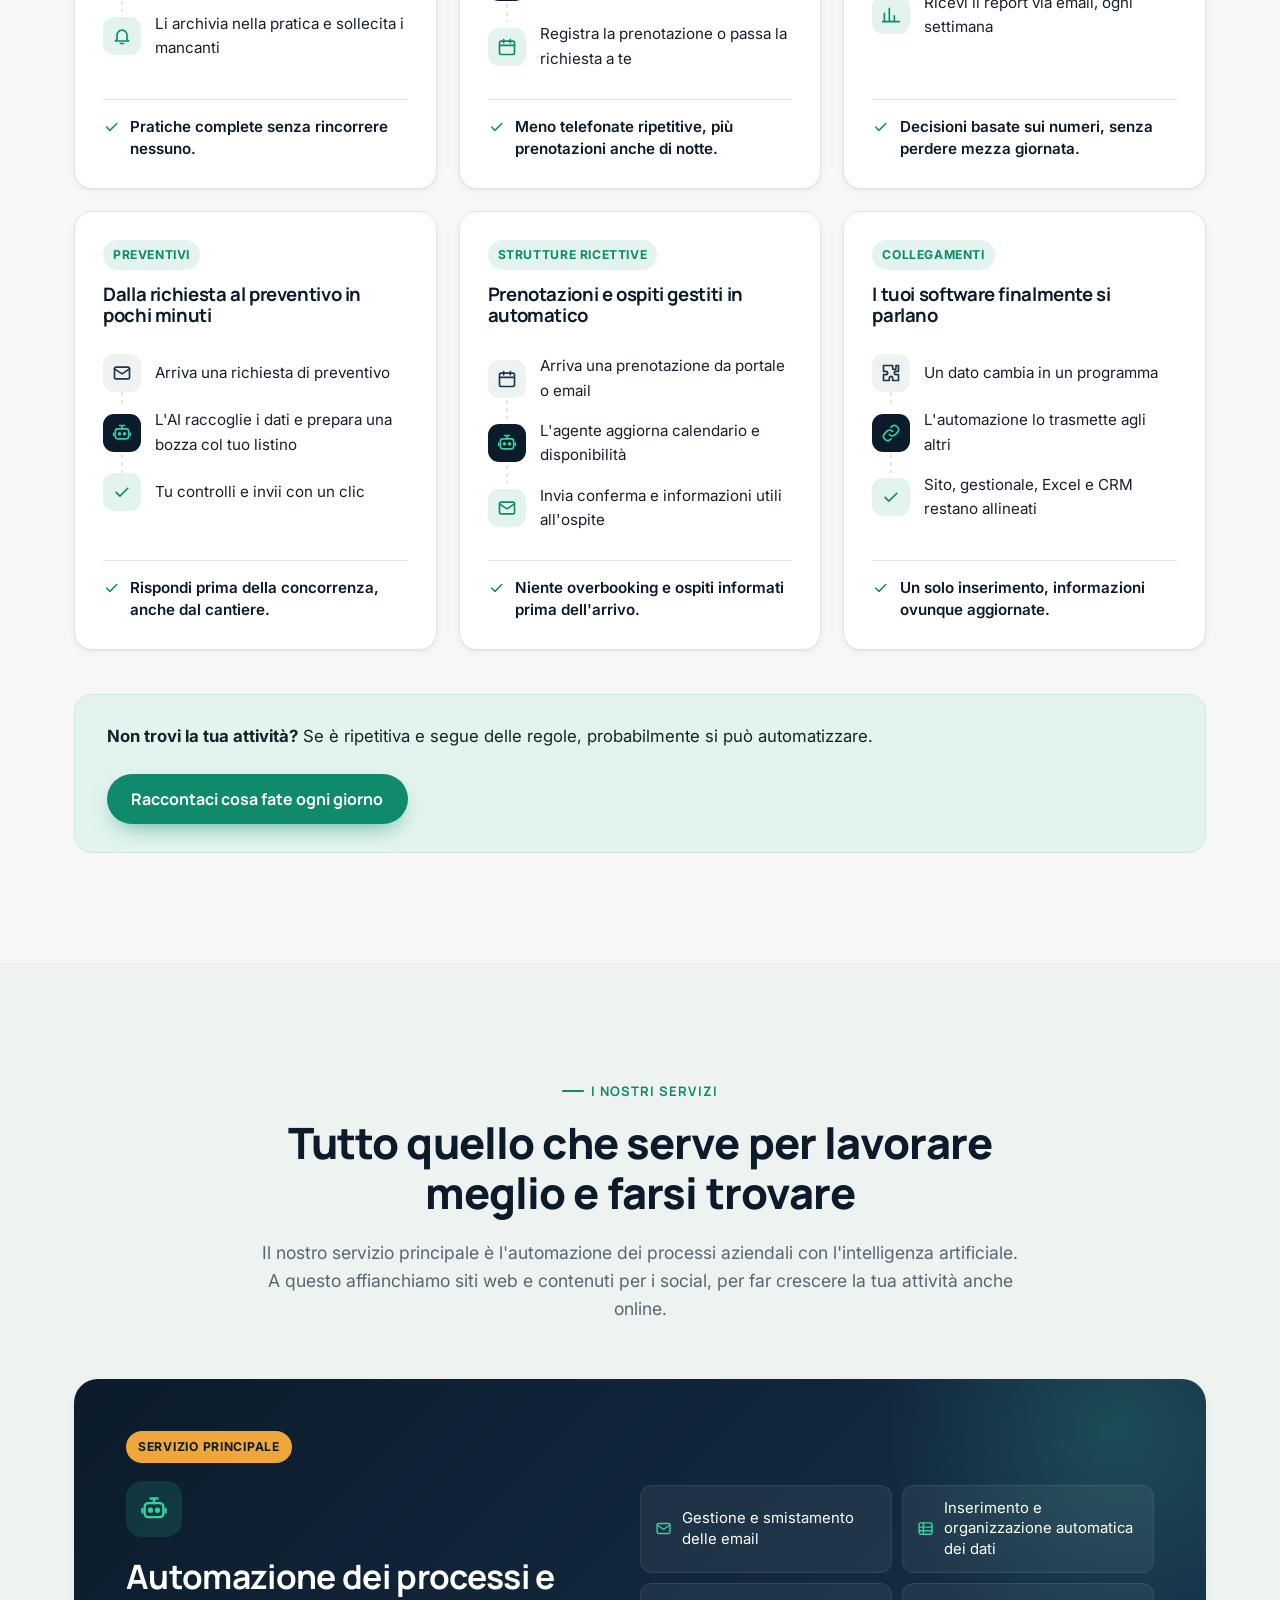
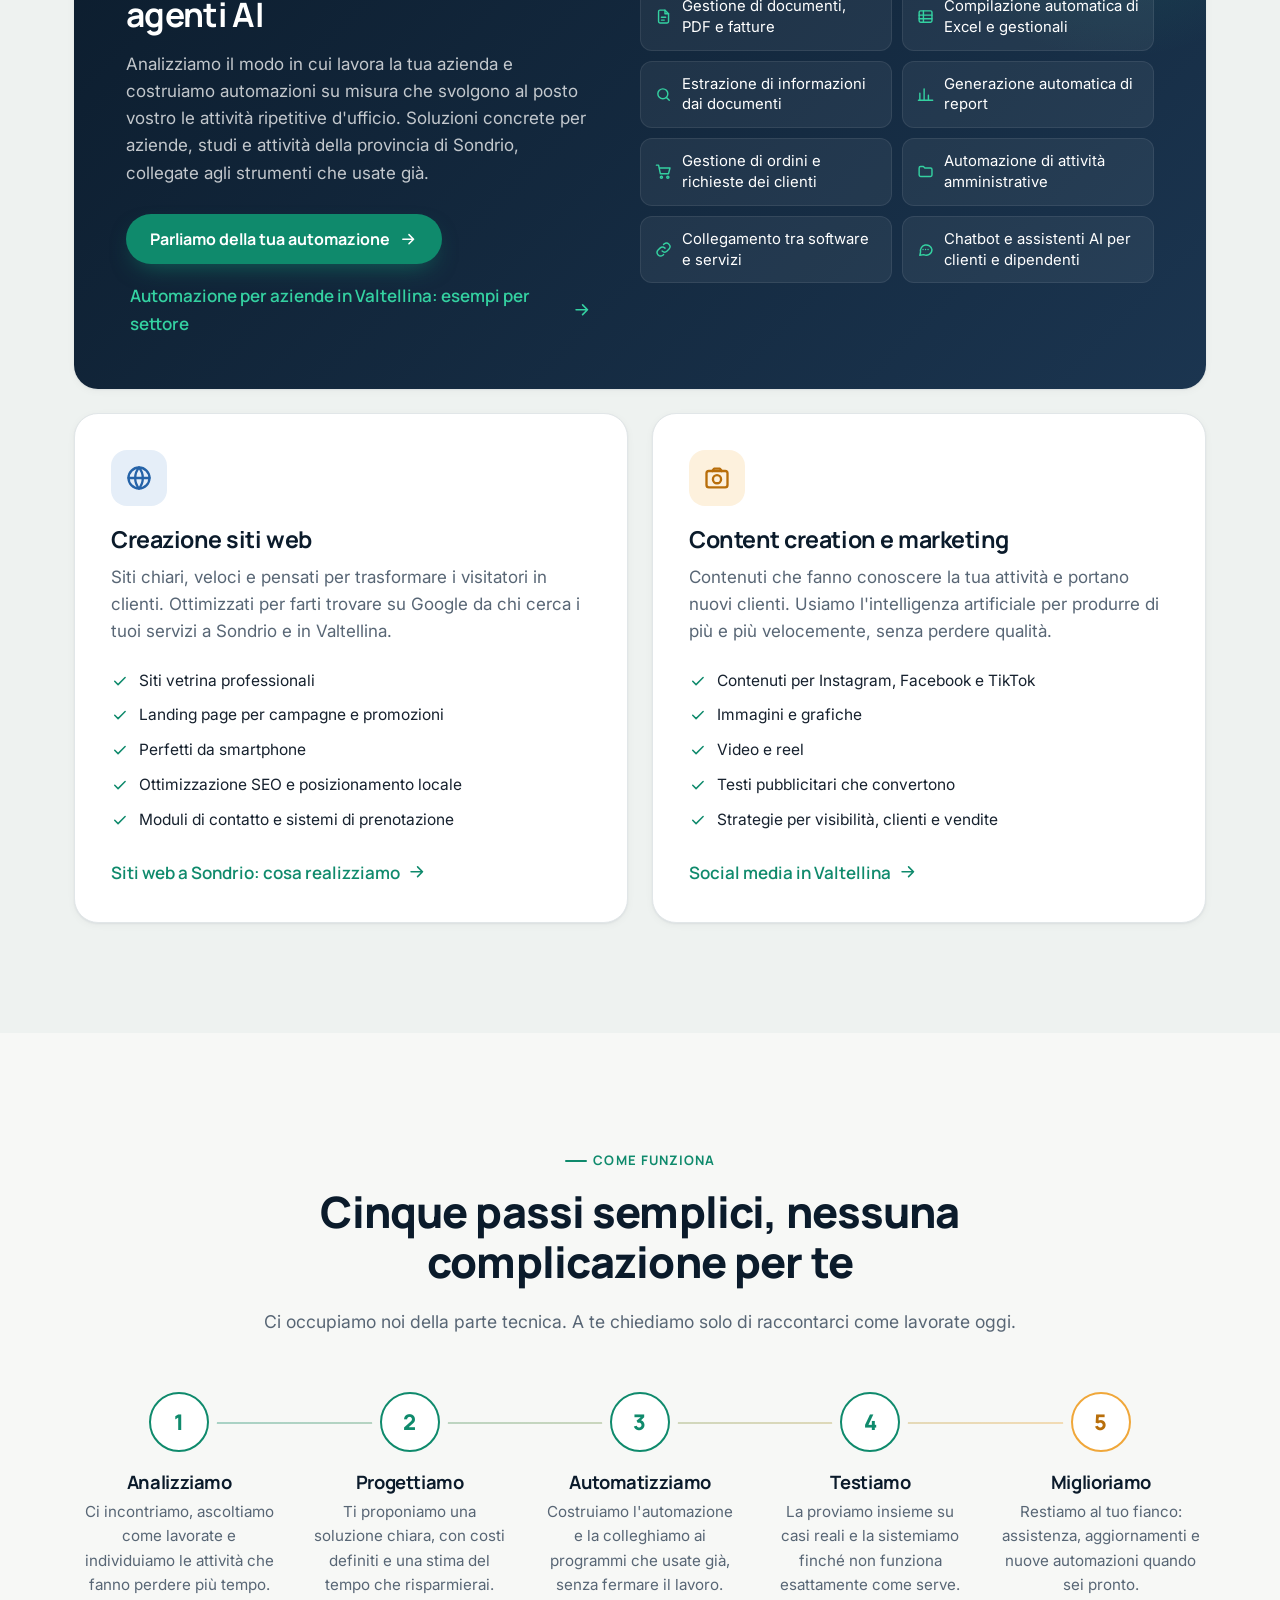
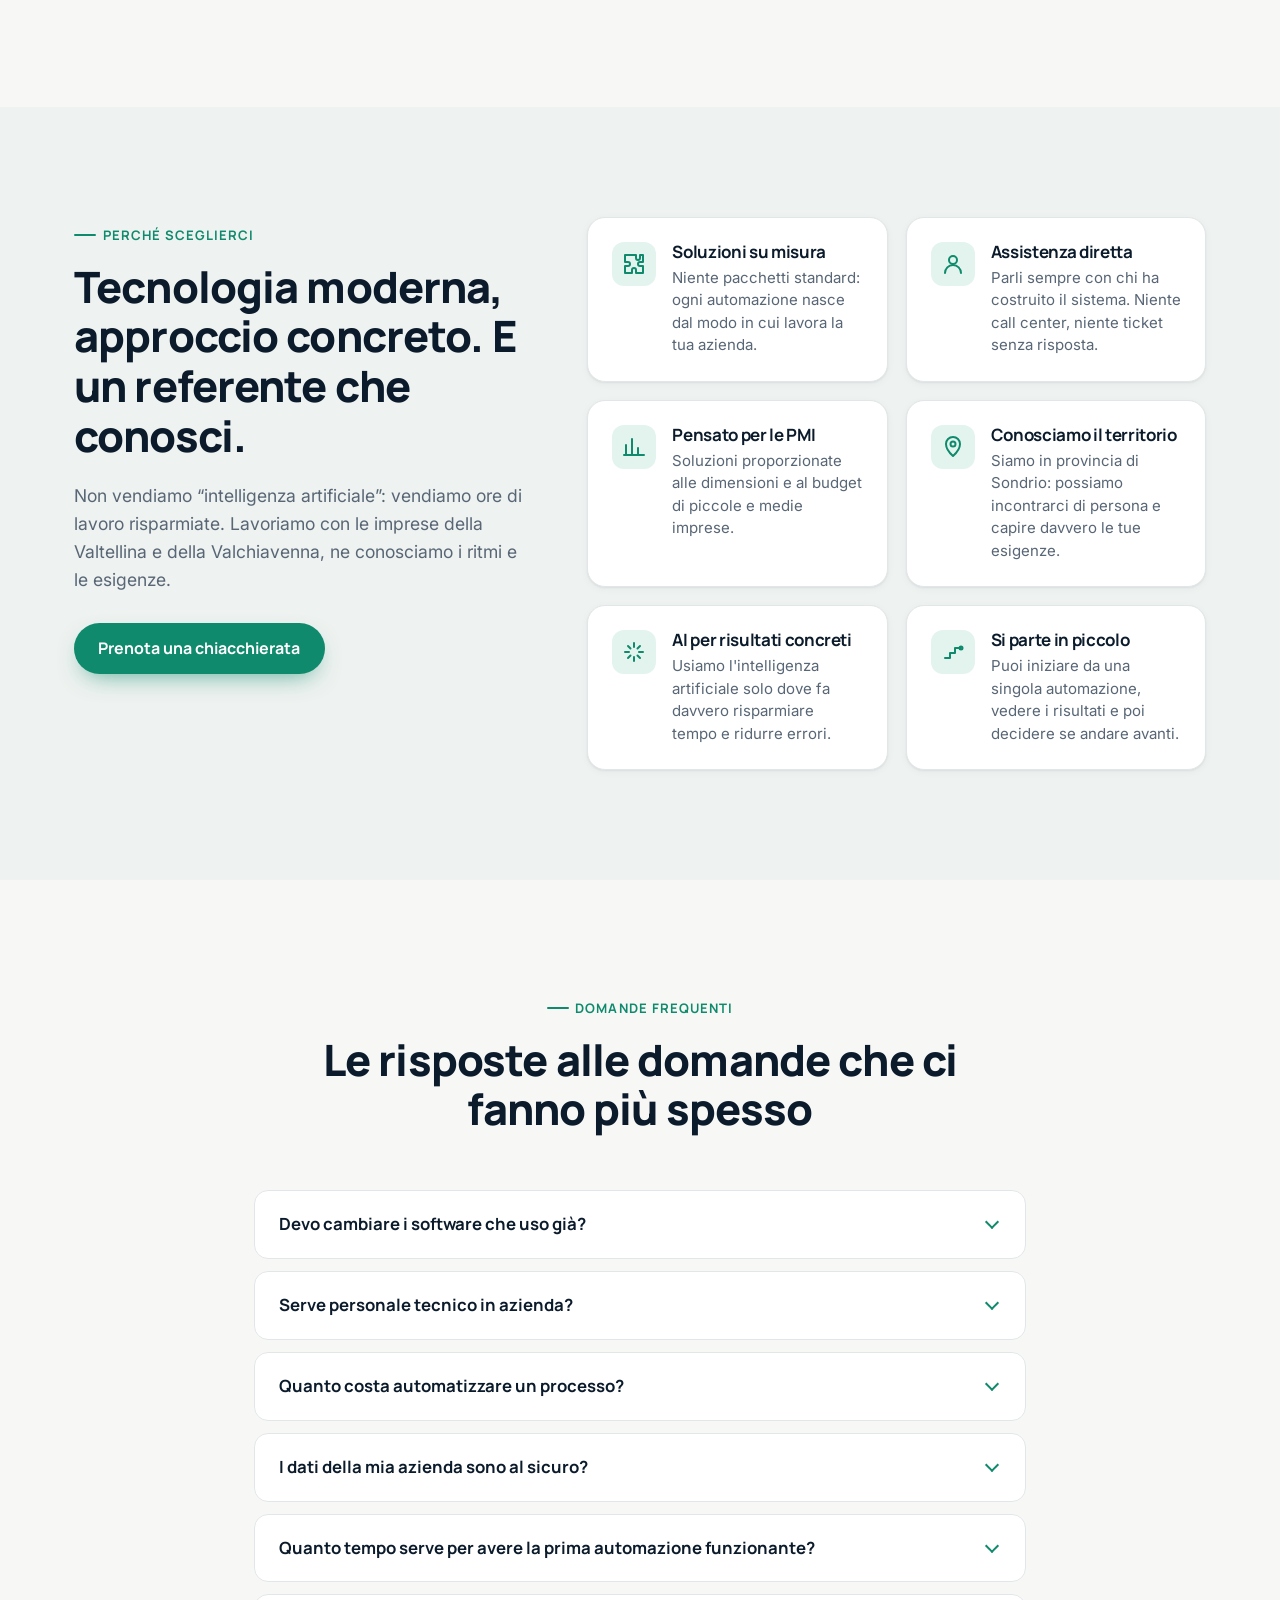
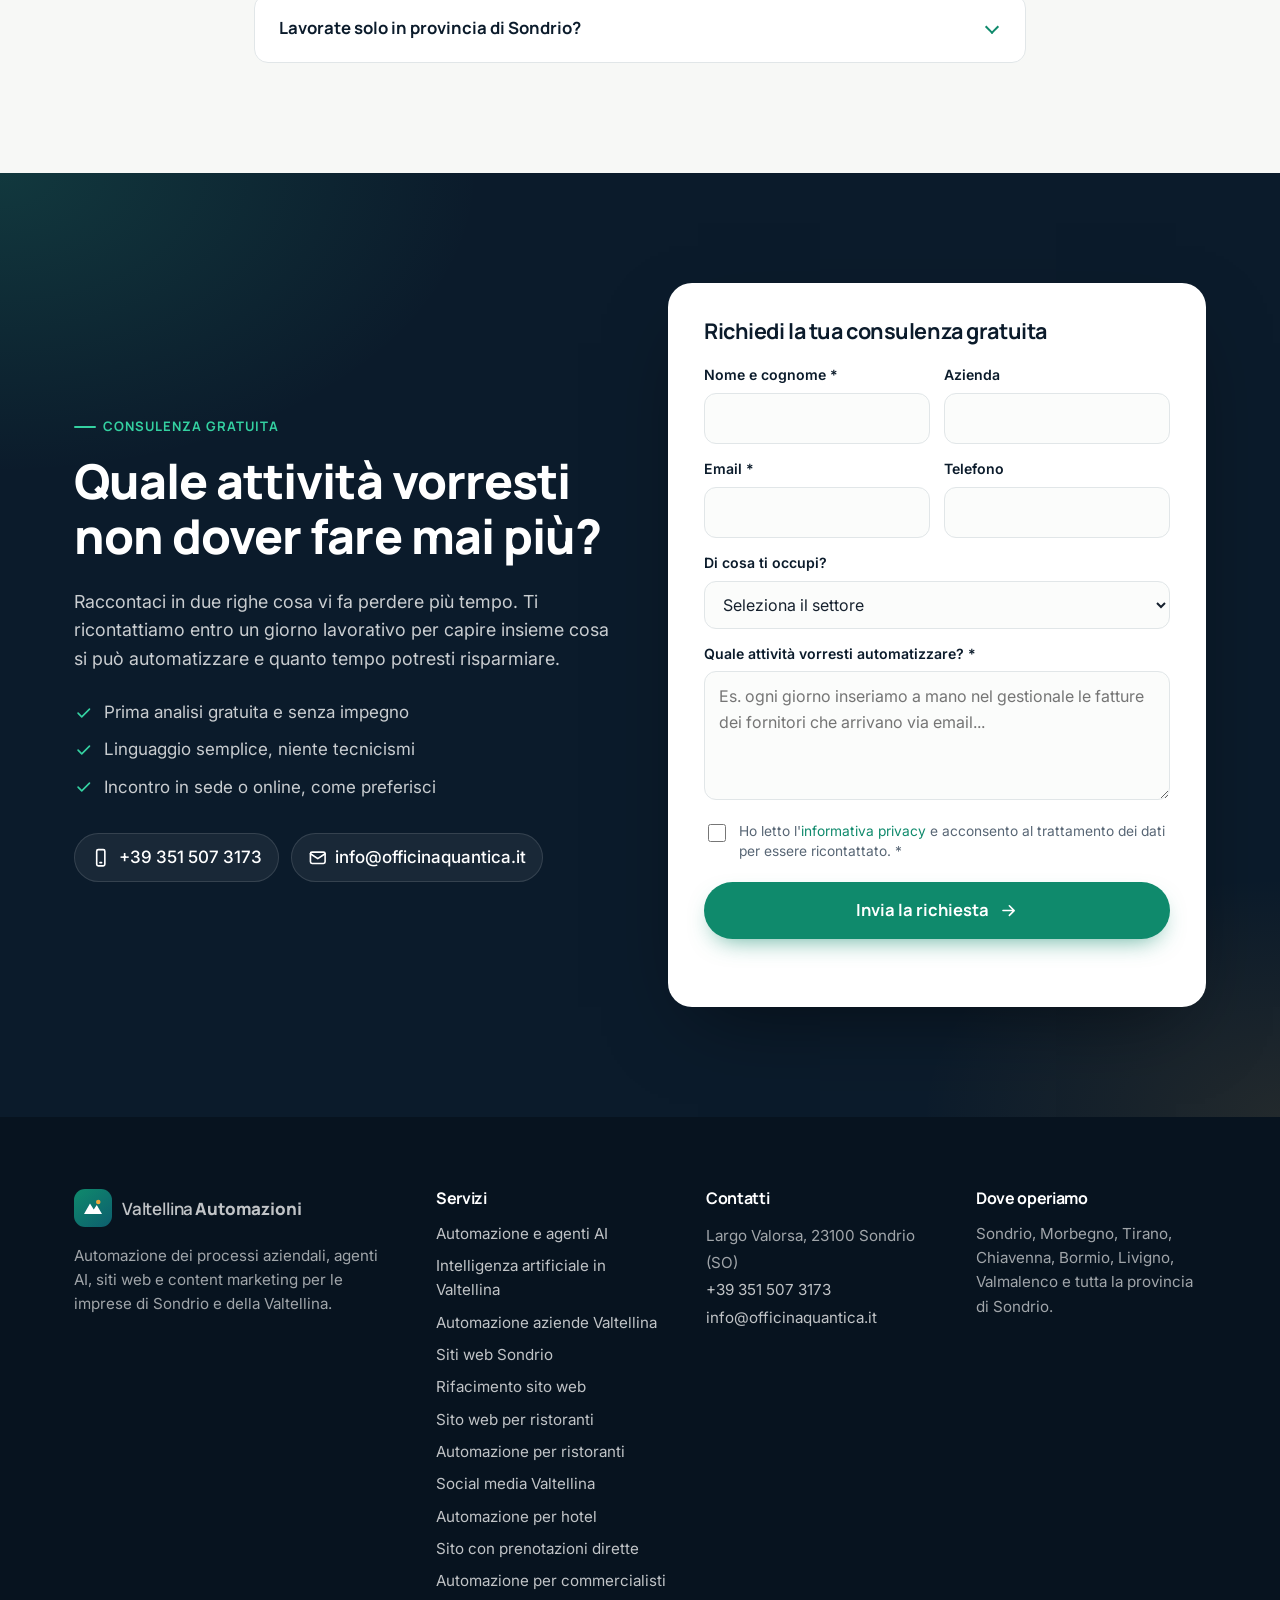
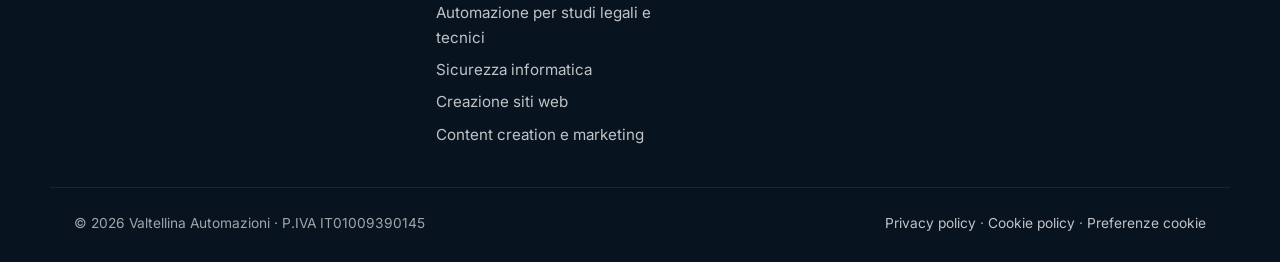
==== commit ff2ae5e5: "Nuova pagina: intelligenza artificiale in Valtellina (pagina di raccordo per la ricerca) Co-Authored" ====
--- a/index.html
+++ b/index.html
@@ -721,6 +721,7 @@
         <h3>Servizi</h3>
         <ul>
           <li><a href="#automazione">Automazione e agenti AI</a></li>
+          <li><a href="/intelligenza-artificiale-valtellina/">Intelligenza artificiale in Valtellina</a></li>
           <li><a href="/automazione-aziende-valtellina/">Automazione aziende Valtellina</a></li>
           <li><a href="/siti-web-sondrio/">Siti web Sondrio</a></li>
           <li><a href="/rifacimento-sito-web-sondrio/">Rifacimento sito web</a></li>
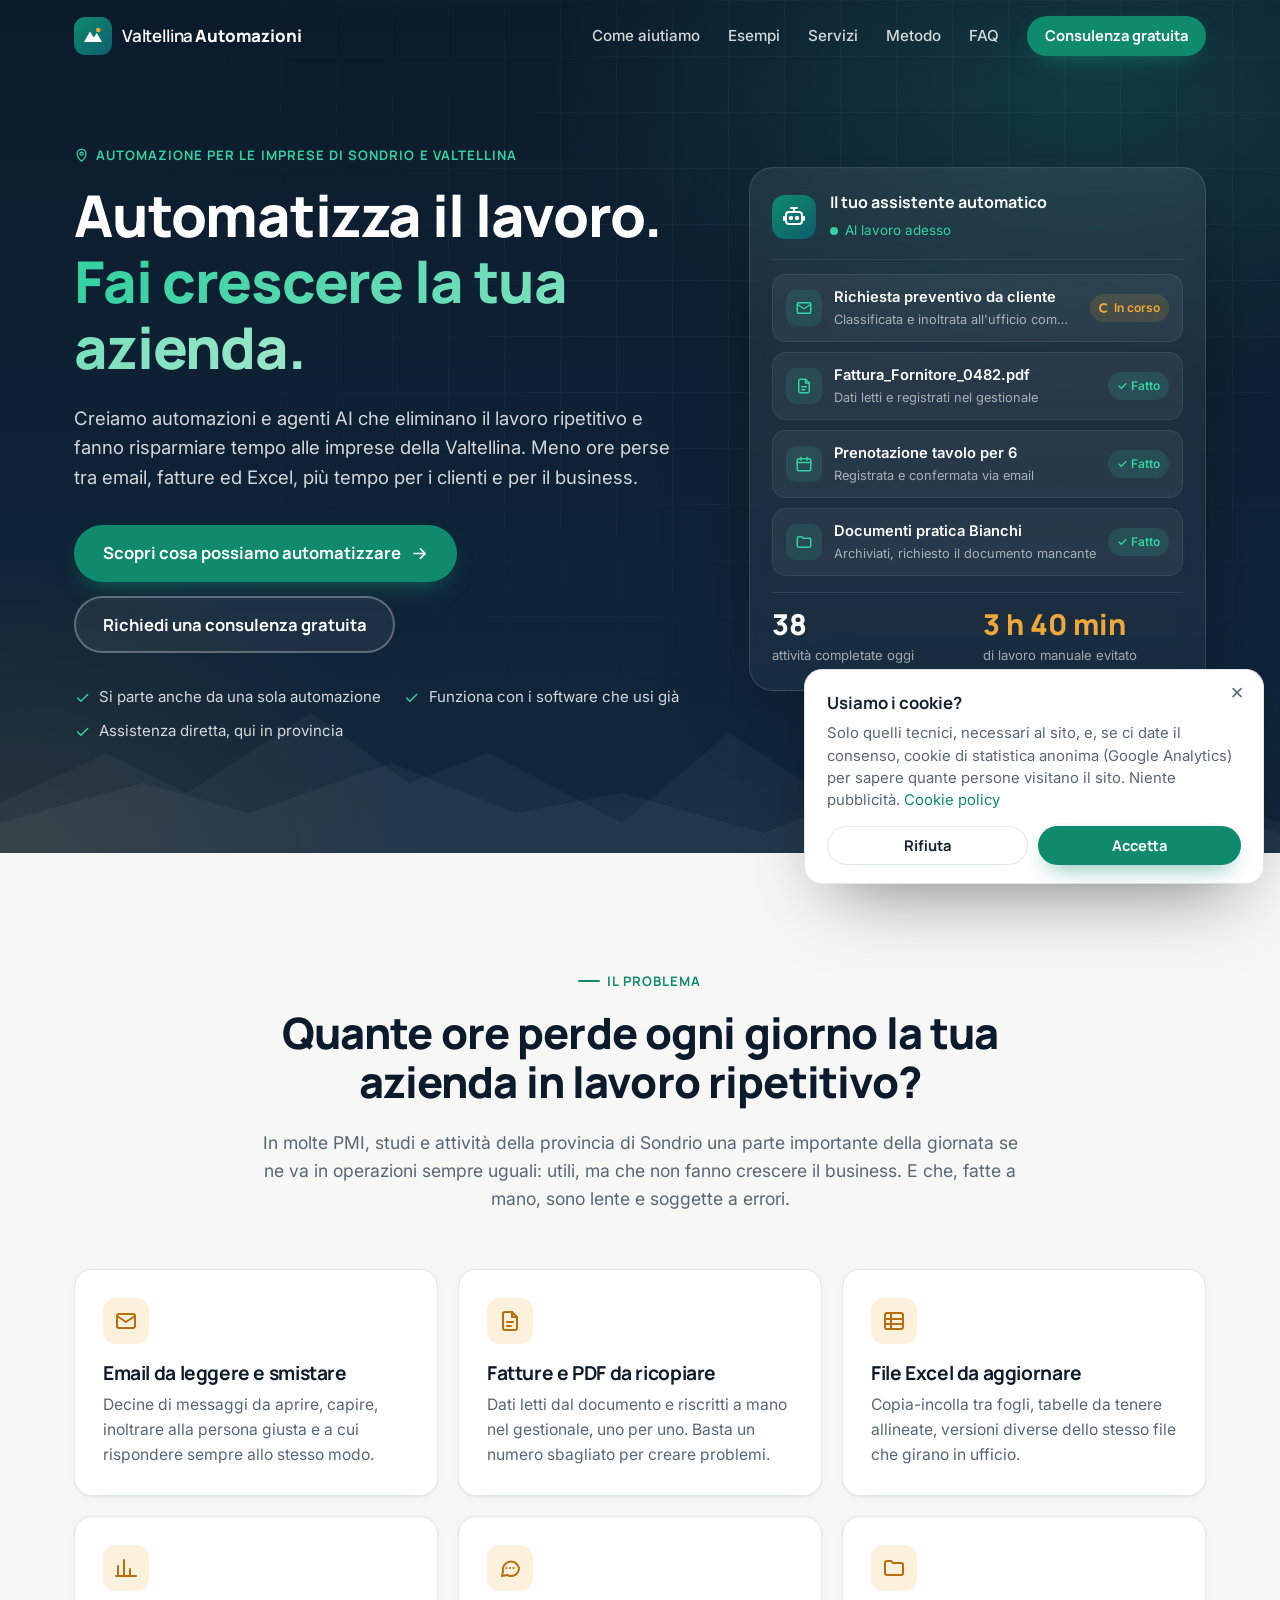
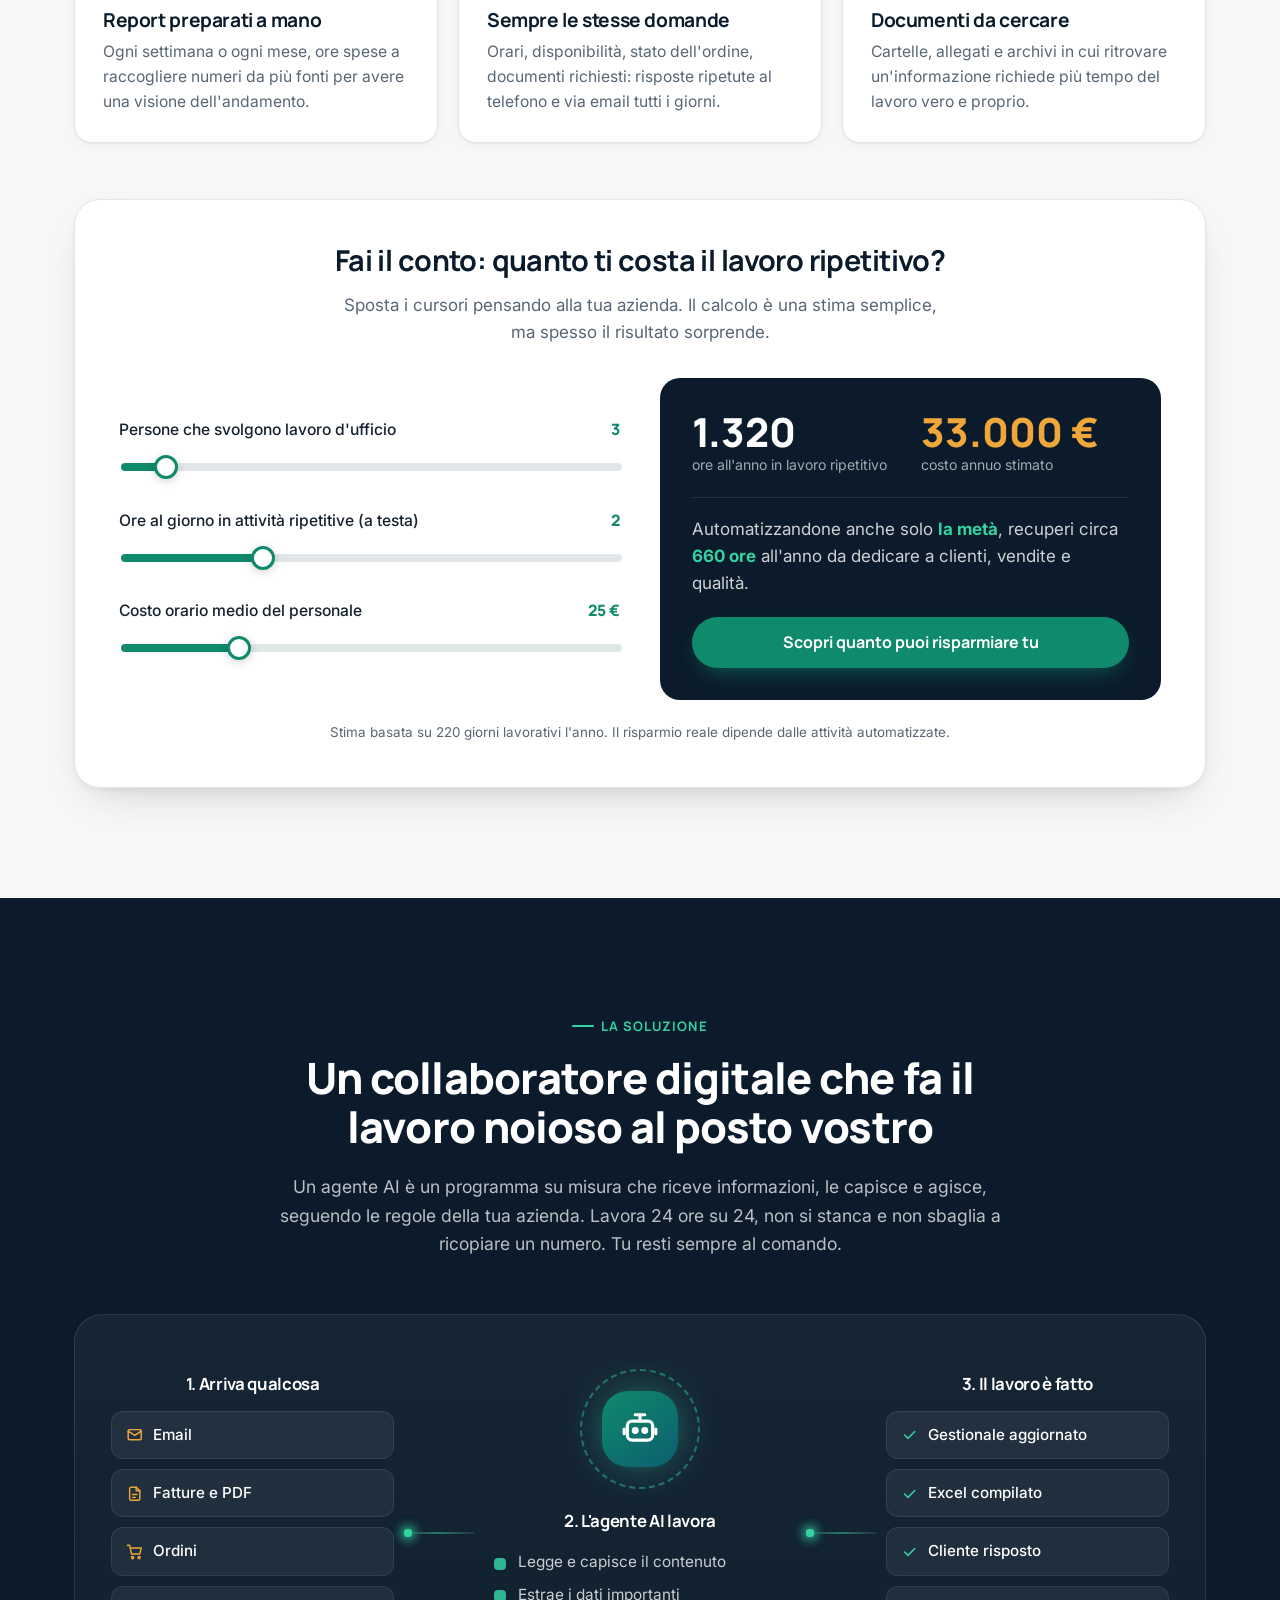
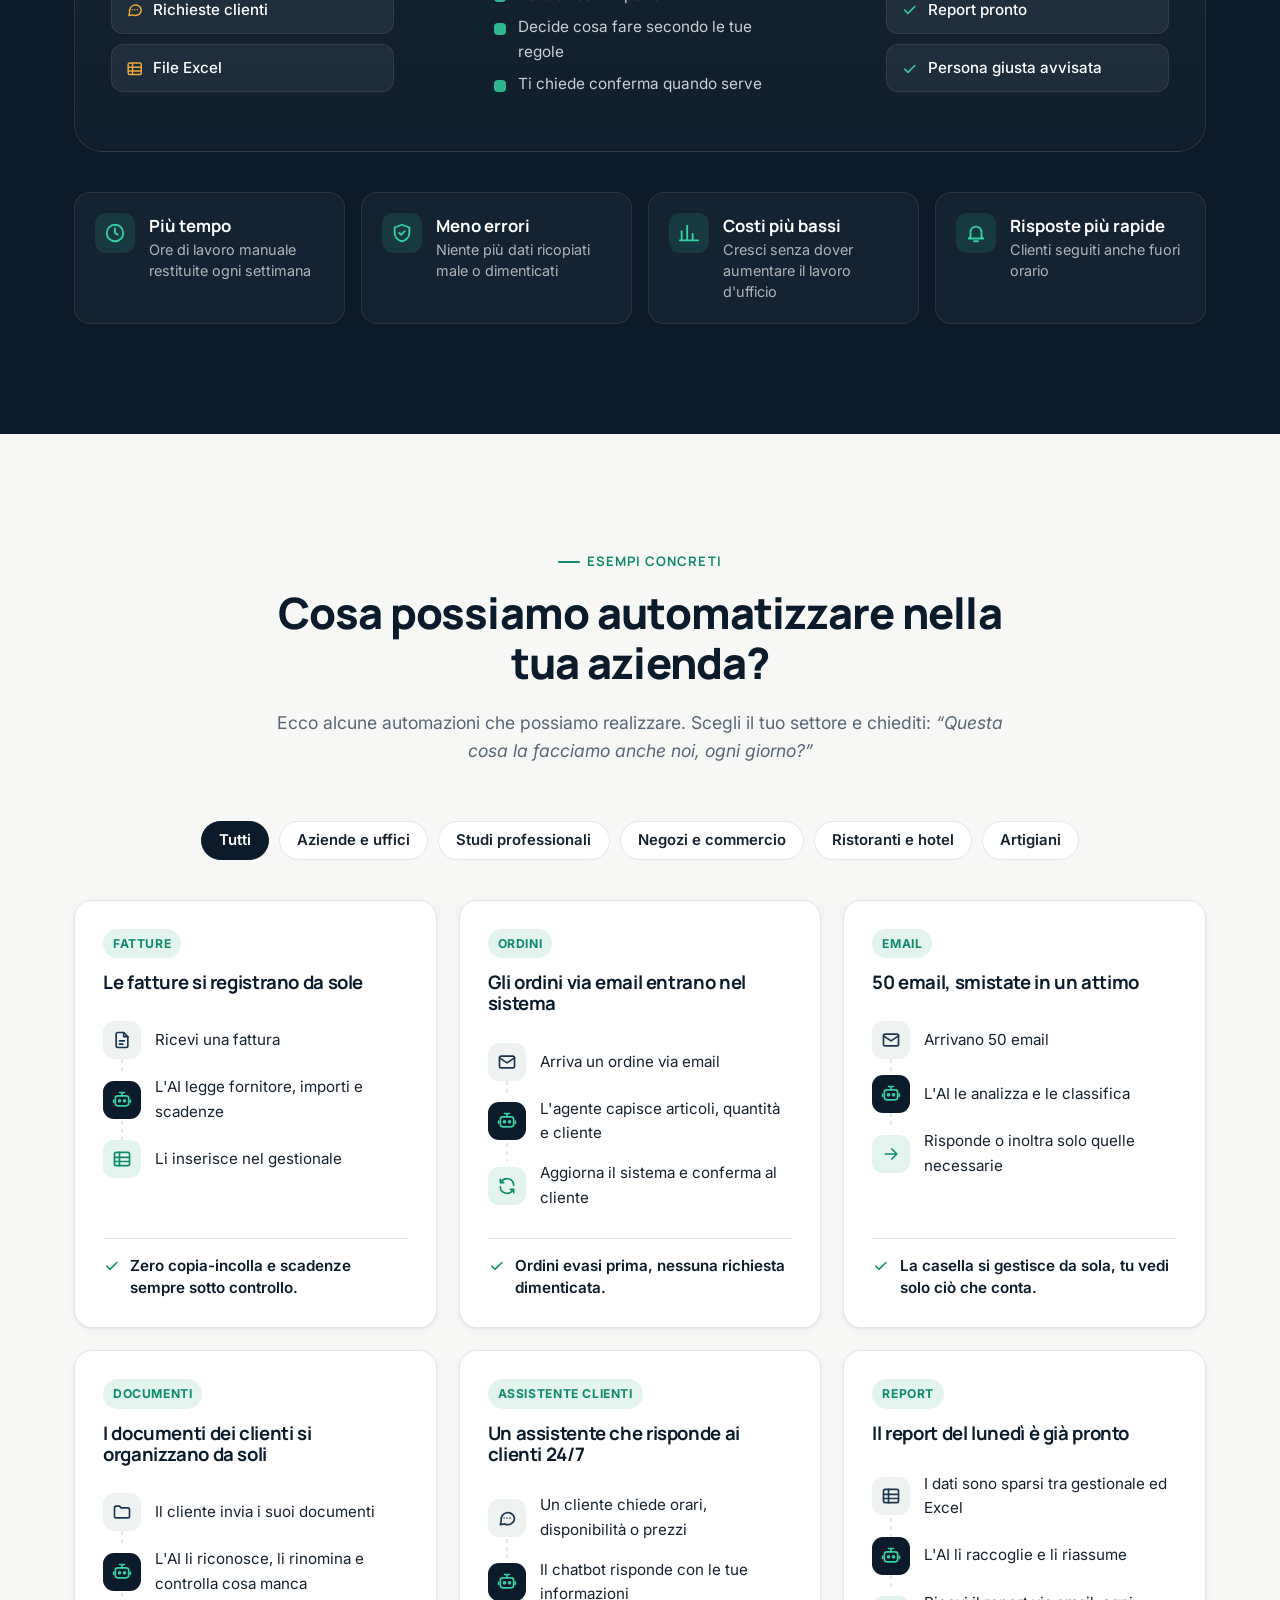
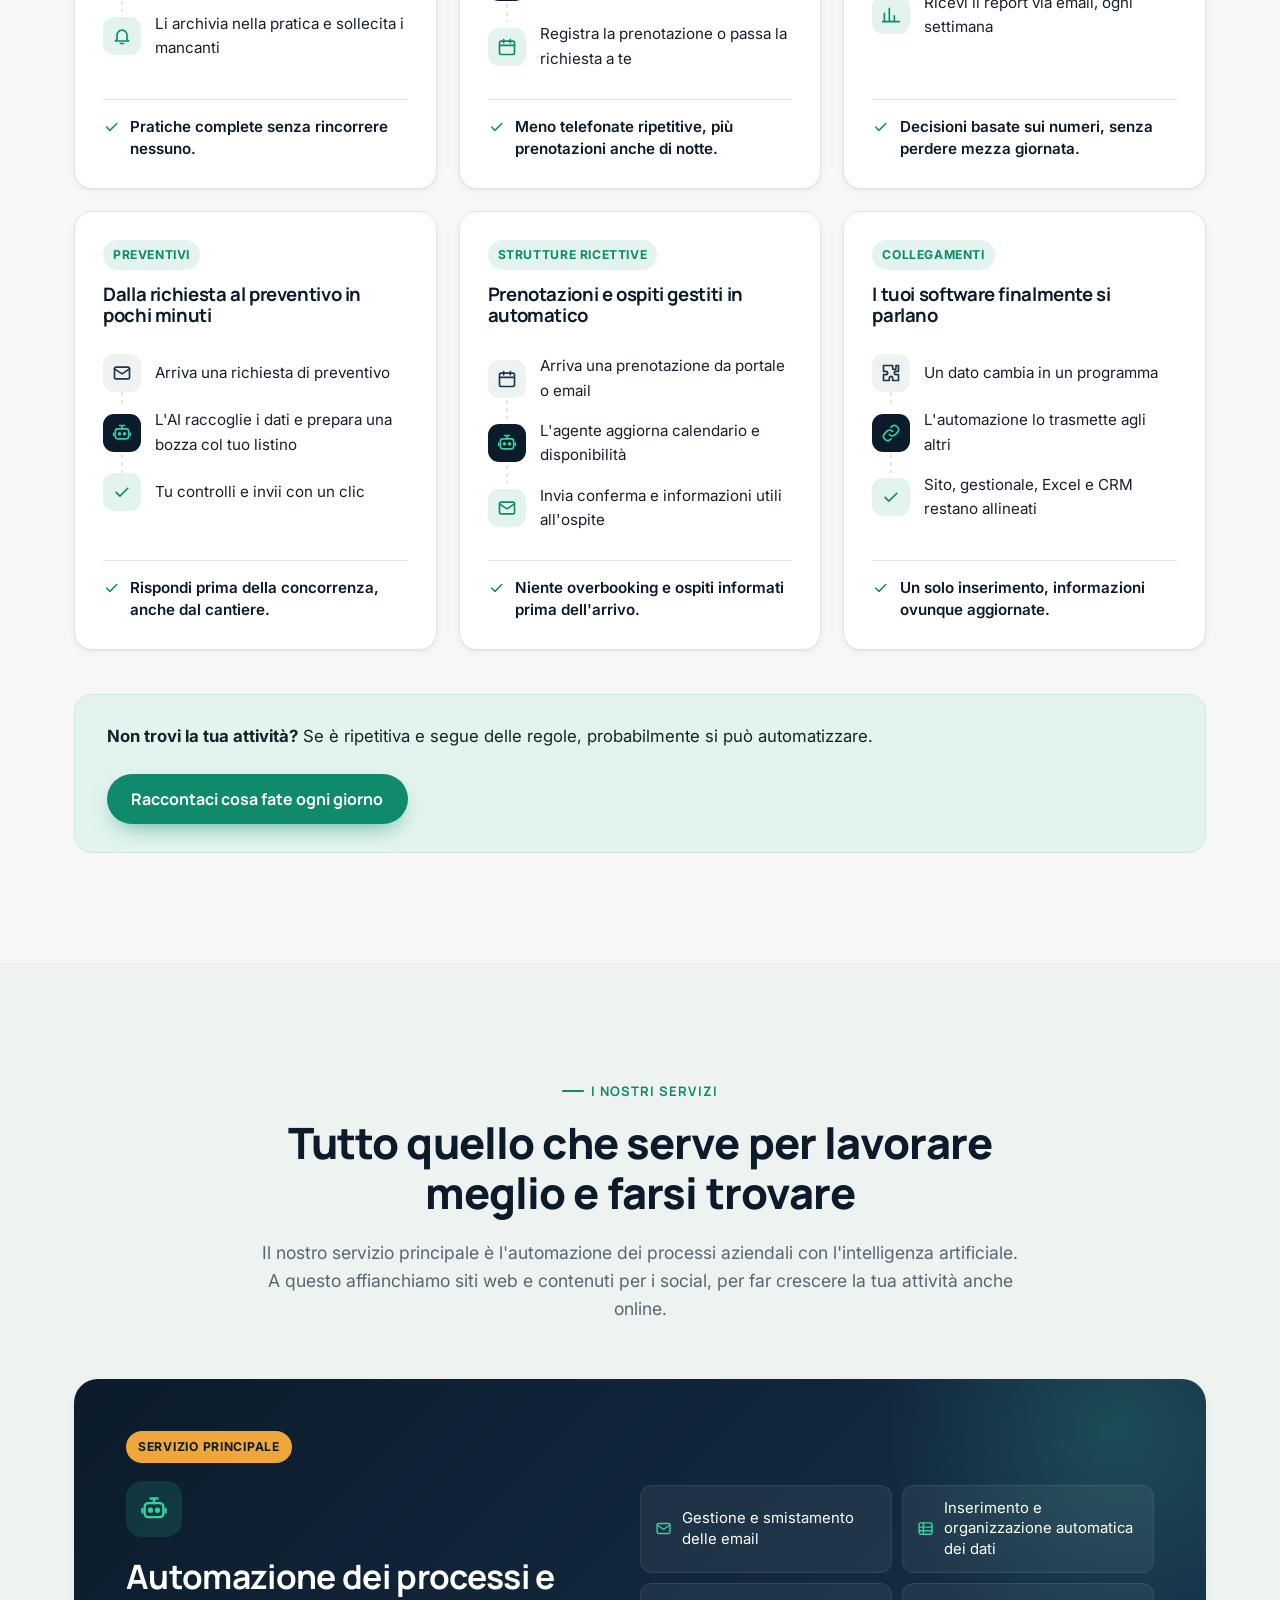
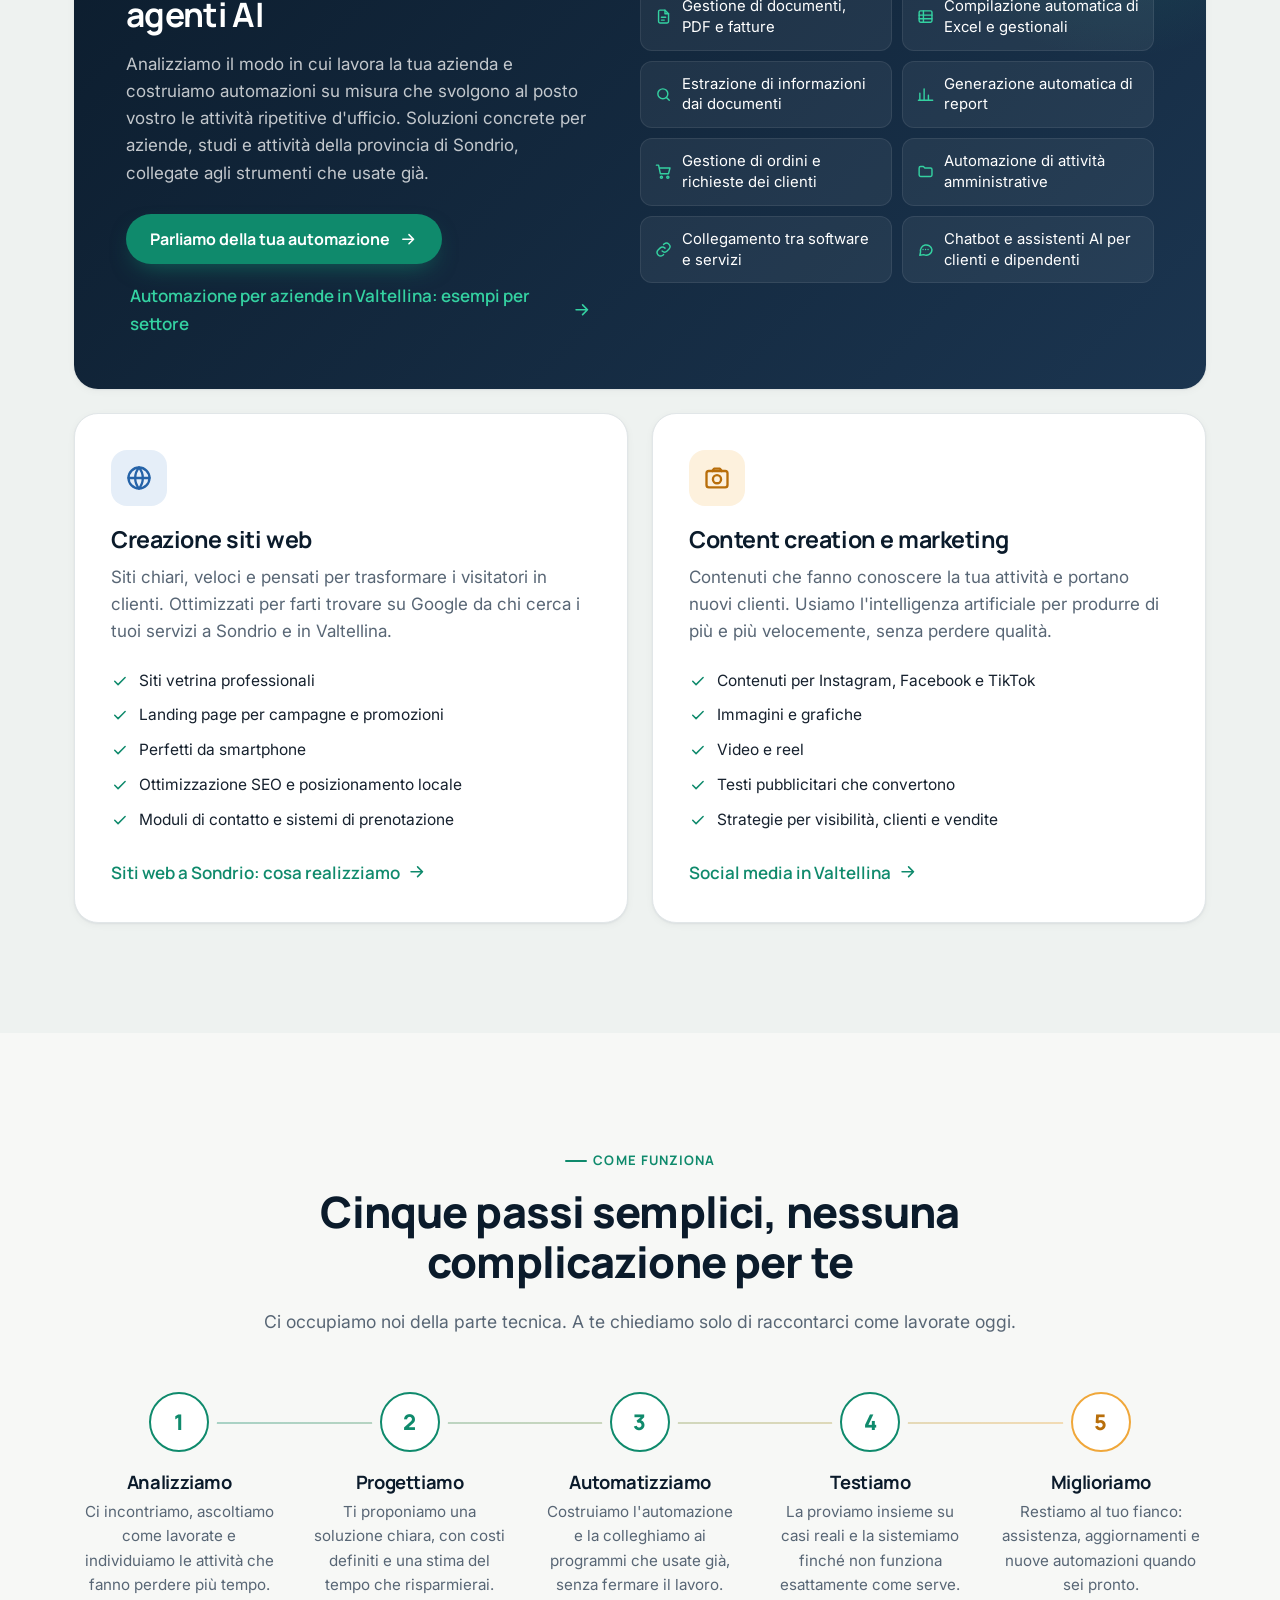
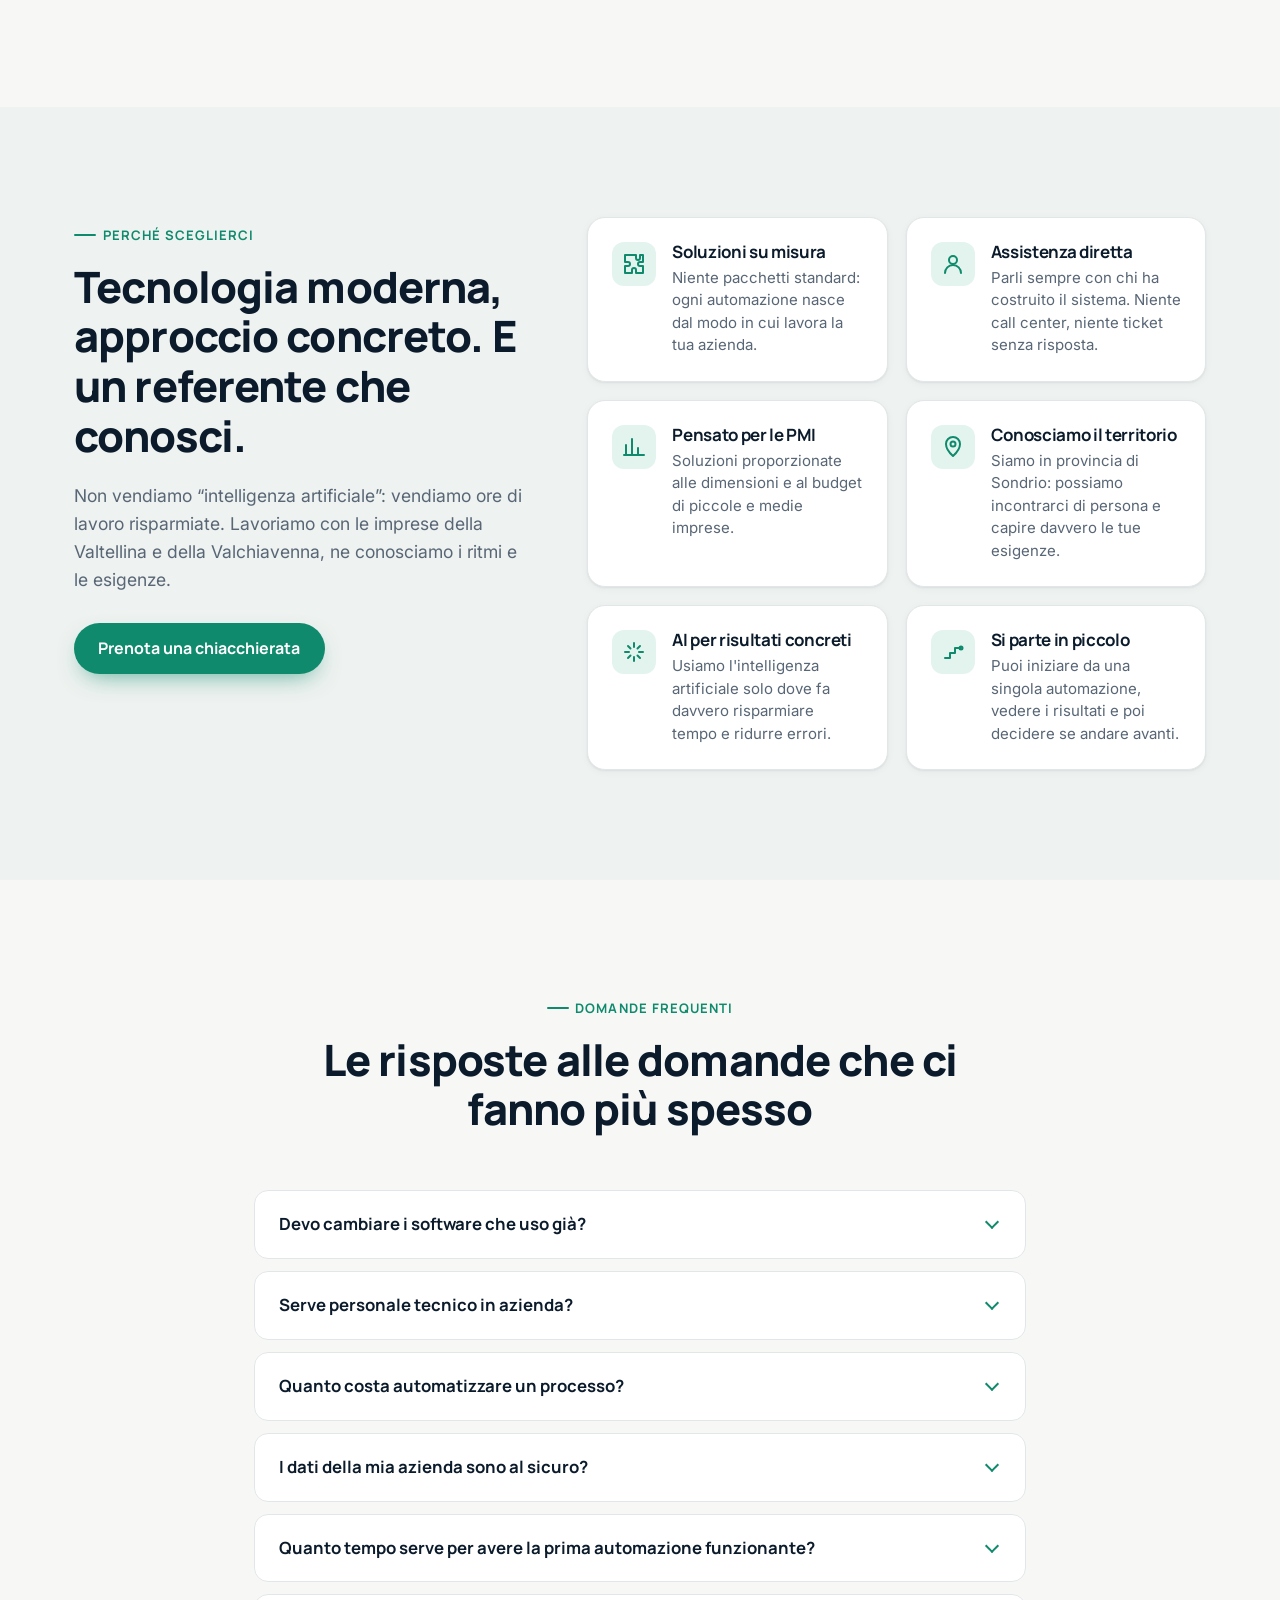
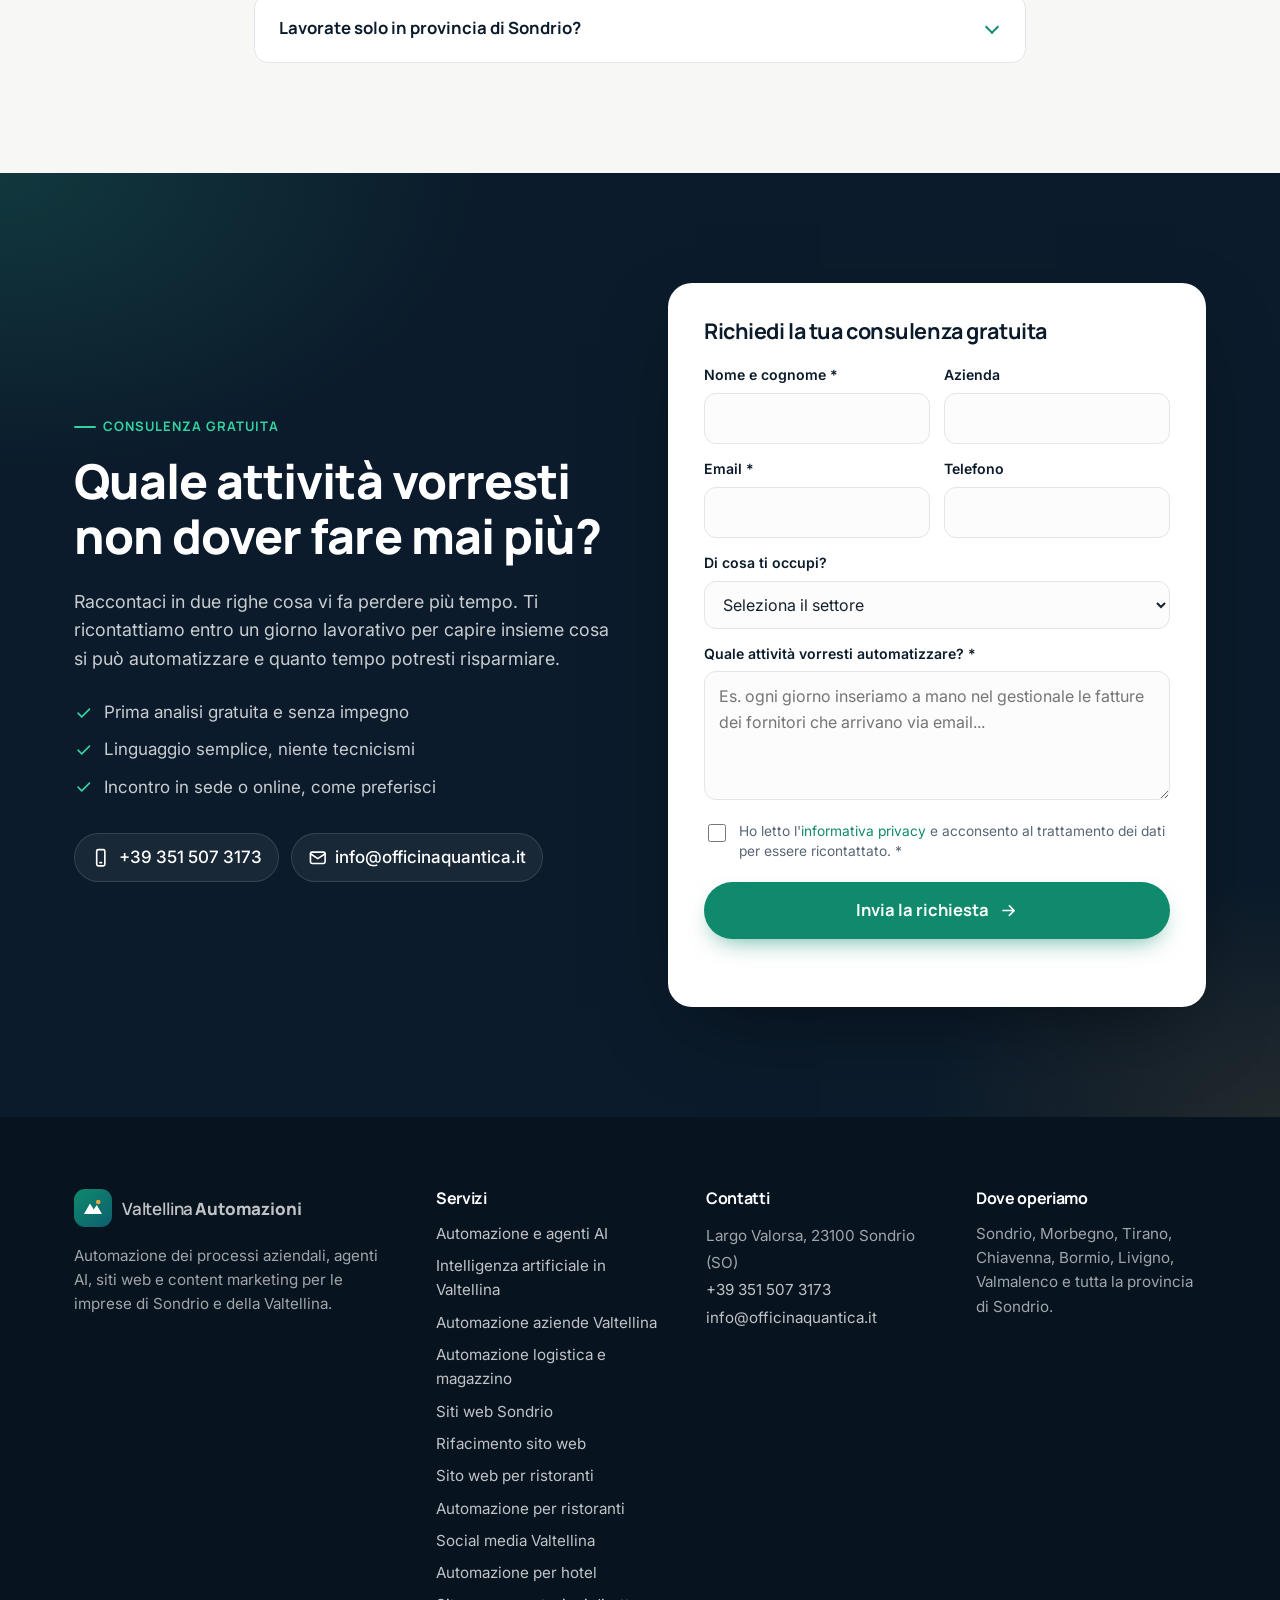
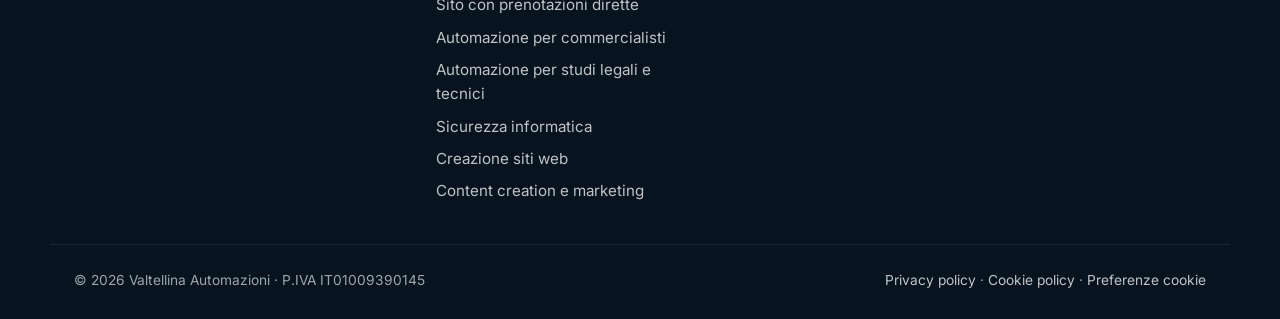
==== commit 556a268f: "Nuova pagina: automazione logistica e magazzino a Sondrio Co-Authored-By: Claude Opus 5.5 <noreply@a" ====
--- a/index.html
+++ b/index.html
@@ -723,6 +723,7 @@
           <li><a href="#automazione">Automazione e agenti AI</a></li>
           <li><a href="/intelligenza-artificiale-valtellina/">Intelligenza artificiale in Valtellina</a></li>
           <li><a href="/automazione-aziende-valtellina/">Automazione aziende Valtellina</a></li>
+          <li><a href="/automazione-logistica-magazzino-sondrio/">Automazione logistica e magazzino</a></li>
           <li><a href="/siti-web-sondrio/">Siti web Sondrio</a></li>
           <li><a href="/rifacimento-sito-web-sondrio/">Rifacimento sito web</a></li>
           <li><a href="/sito-web-ristoranti-valtellina/">Sito web per ristoranti</a></li>
